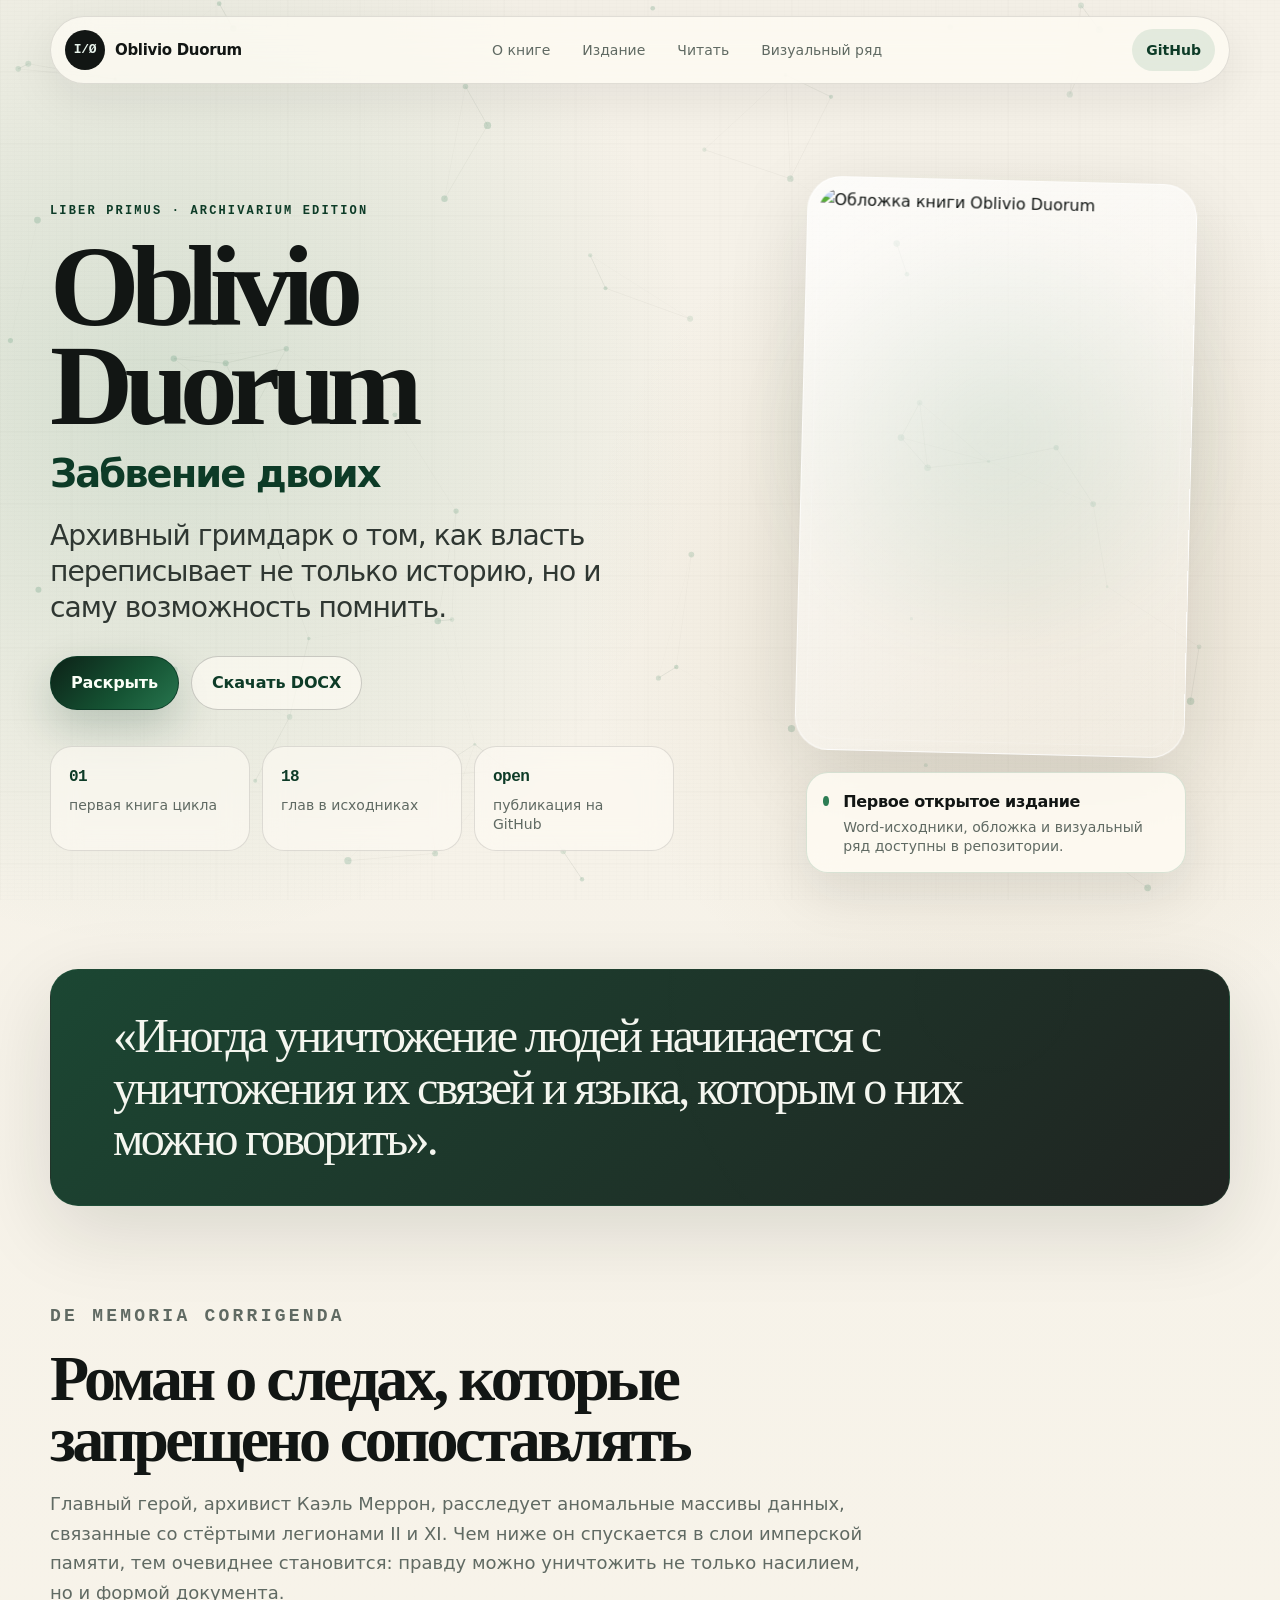
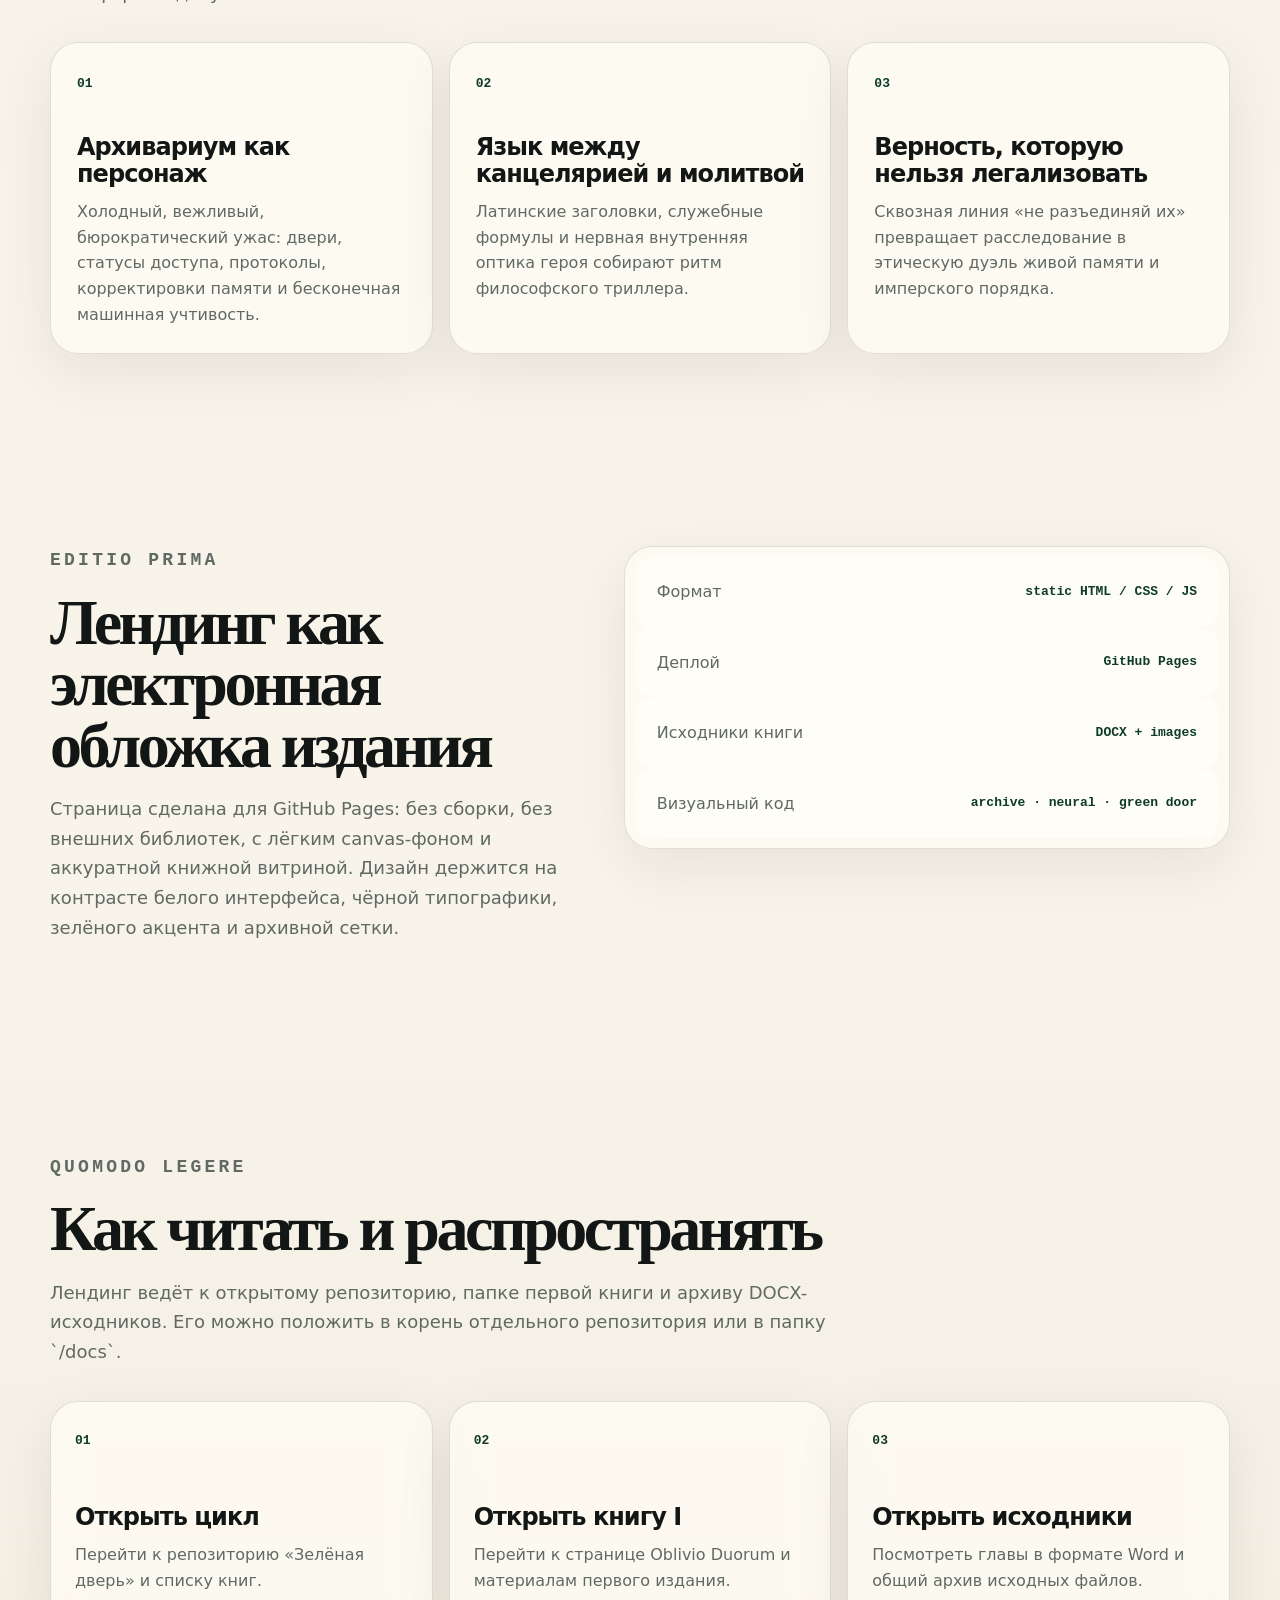
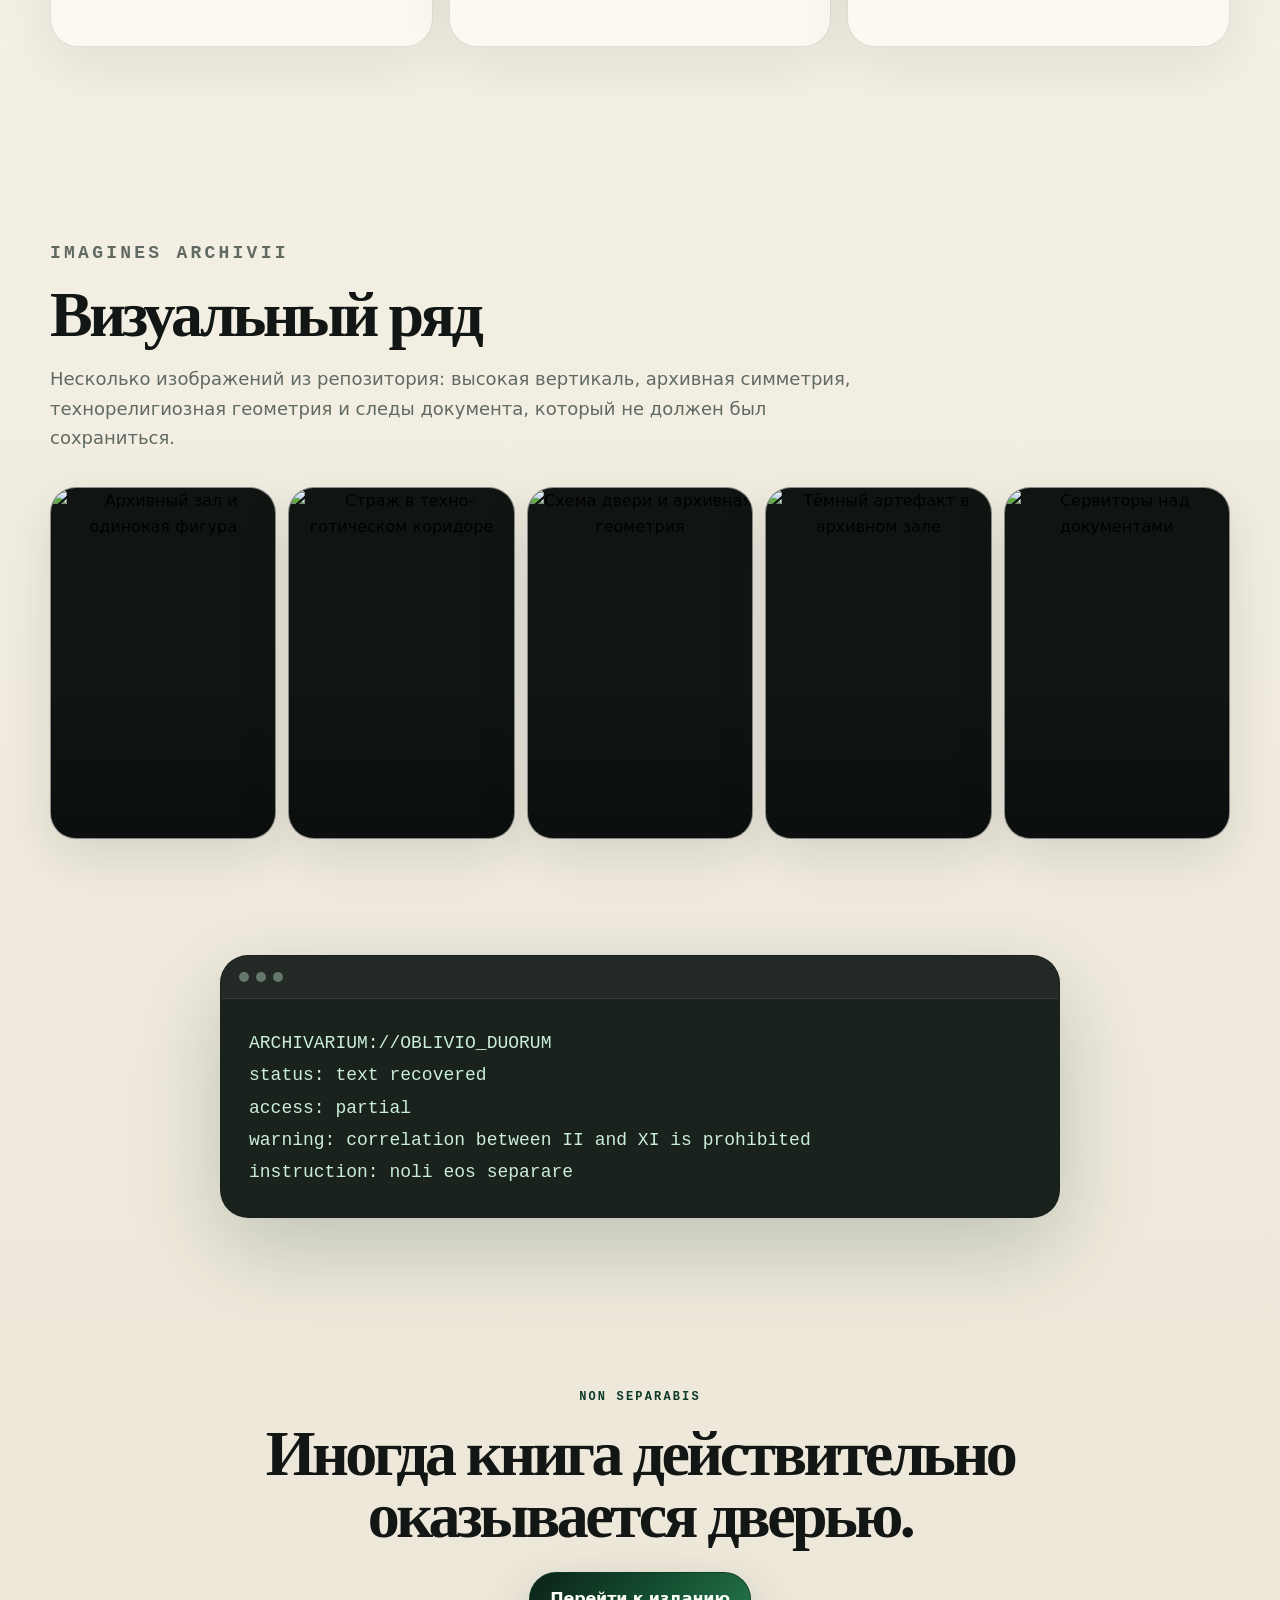
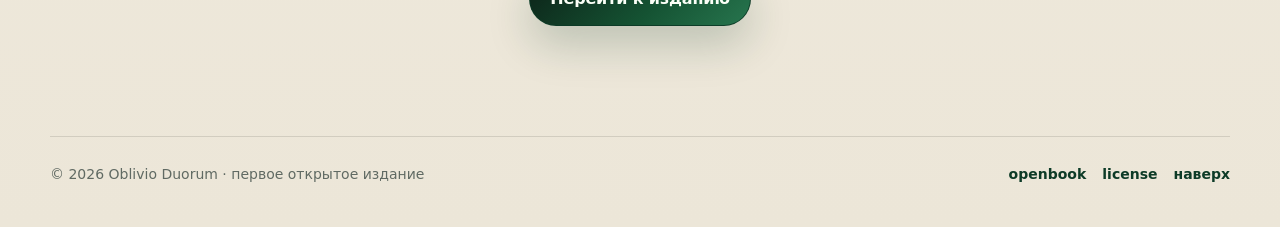
==== docs/index.html @ 8f0c1263 "docs" ====
<!doctype html>
<html lang="ru">
<head>
  <meta charset="utf-8" />
  <meta name="viewport" content="width=device-width, initial-scale=1" />
  <meta name="theme-color" content="#0d1f18" />
  <meta name="description" content="Oblivio Duorum / Забвение двоих — первое открытое издание архивного гримдарк-романа о памяти, документах и праве быть не стёртым." />
  <meta property="og:title" content="Oblivio Duorum / Забвение двоих" />
  <meta property="og:description" content="Архивный гримдарк о том, как власть переписывает не только историю, но и саму возможность помнить." />
  <meta property="og:type" content="book" />
  <meta property="og:image" content="https://raw.githubusercontent.com/antonkurenkov/openbook/main/1/df00b2c0-1dd7-4051-8844-b0e4e81df852.png" />
  <title>Oblivio Duorum / Забвение двоих</title>
  <link rel="preconnect" href="https://raw.githubusercontent.com" />
  <link rel="stylesheet" href="styles.css" />
  <script defer src="neural.js"></script>
  <script defer src="main.js"></script>
</head>
<body>
  <canvas id="neural-field" aria-hidden="true"></canvas>
  <div class="grain" aria-hidden="true"></div>
  <div class="scroll-progress" data-progress aria-hidden="true"></div>

  <header class="site-header" data-header>
    <a class="brand" href="#top" aria-label="Наверх">
      <span class="brand-mark">I/Ø</span>
      <span class="brand-text">Oblivio Duorum</span>
    </a>
    <nav class="nav" aria-label="Основная навигация">
      <a href="#book">О книге</a>
      <a href="#edition">Издание</a>
      <a href="#read">Читать</a>
      <a href="#visuals">Визуальный ряд</a>
    </nav>
    <a class="header-cta" href="https://github.com/antonkurenkov/openbook/tree/main/1" target="_blank" rel="noreferrer">GitHub</a>
  </header>

  <main id="top">
    <section class="hero section-pad" aria-labelledby="hero-title">
      <div class="hero-copy reveal">
        <p class="eyebrow">Liber Primus · Archivarium Edition</p>
        <h1 id="hero-title">Oblivio Duorum<br><span>Забвение двоих</span></h1>
        <p class="lead">Архивный гримдарк о том, как власть переписывает не только историю, но и саму возможность помнить.</p>
        <div class="hero-actions" aria-label="Действия">
          <a class="button primary" href="https://github.com/antonkurenkov/openbook/tree/main/1/page/oblivio-duorum-markdown/oblivio_duorum_md" target="_blank" rel="noreferrer">Раскрыть</a>
          <a class="button ghost" href="https://github.com/antonkurenkov/openbook/raw/main/1/combined/combined_unique_media_docx.zip" target="_blank" rel="noreferrer">Скачать DOCX</a>
        </div>
        <dl class="hero-stats" aria-label="Краткие сведения">
          <div>
            <dt>01</dt>
            <dd>первая книга цикла</dd>
          </div>
          <div>
            <dt>18</dt>
            <dd>глав в исходниках</dd>
          </div>
          <div>
            <dt>open</dt>
            <dd>публикация на GitHub</dd>
          </div>
        </dl>
      </div>

      <aside class="cover-panel reveal" aria-label="Обложка и статус издания">
        <div class="cover-shell">
          <img src="https://raw.githubusercontent.com/antonkurenkov/openbook/main/1/df00b2c0-1dd7-4051-8844-b0e4e81df852.png" alt="Обложка книги Oblivio Duorum" loading="eager" />
        </div>
        <div class="status-card">
          <span class="pulse" aria-hidden="true"></span>
          <div>
            <strong>Первое открытое издание</strong>
            <p>Word-исходники, обложка и визуальный ряд доступны в репозитории.</p>
          </div>
        </div>
      </aside>
    </section>

    <section class="quote-strip reveal" aria-label="Ключевая формула">
      <p>«Иногда уничтожение людей начинается с уничтожения их связей и языка, которым о них можно говорить».</p>
    </section>

    <section id="book" class="section section-pad" aria-labelledby="book-title">
      <div class="section-head reveal">
        <p class="eyebrow">De memoria corrigenda</p>
        <h2 id="book-title">Роман о следах, которые запрещено сопоставлять</h2>
        <p>Главный герой, архивист Каэль Меррон, расследует аномальные массивы данных, связанные со стёртыми легионами II и XI. Чем ниже он спускается в слои имперской памяти, тем очевиднее становится: правду можно уничтожить не только насилием, но и формой документа.</p>
      </div>

      <div class="feature-grid">
        <article class="feature-card reveal">
          <span class="card-index">01</span>
          <h3>Архивариум как персонаж</h3>
          <p>Холодный, вежливый, бюрократический ужас: двери, статусы доступа, протоколы, корректировки памяти и бесконечная машинная учтивость.</p>
        </article>
        <article class="feature-card reveal">
          <span class="card-index">02</span>
          <h3>Язык между канцелярией и молитвой</h3>
          <p>Латинские заголовки, служебные формулы и нервная внутренняя оптика героя собирают ритм философского триллера.</p>
        </article>
        <article class="feature-card reveal">
          <span class="card-index">03</span>
          <h3>Верность, которую нельзя легализовать</h3>
          <p>Сквозная линия «не разъединяй их» превращает расследование в этическую дуэль живой памяти и имперского порядка.</p>
        </article>
      </div>
    </section>

    <section id="edition" class="section section-pad split" aria-labelledby="edition-title">
      <div class="reveal">
        <p class="eyebrow">Editio prima</p>
        <h2 id="edition-title">Лендинг как электронная обложка издания</h2>
        <p>Страница сделана для GitHub Pages: без сборки, без внешних библиотек, с лёгким canvas-фоном и аккуратной книжной витриной. Дизайн держится на контрасте белого интерфейса, чёрной типографики, зелёного акцента и архивной сетки.</p>
      </div>
      <div class="edition-list reveal" role="list">
        <div role="listitem">
          <span>Формат</span>
          <strong>static HTML / CSS / JS</strong>
        </div>
        <div role="listitem">
          <span>Деплой</span>
          <strong>GitHub Pages</strong>
        </div>
        <div role="listitem">
          <span>Исходники книги</span>
          <strong>DOCX + images</strong>
        </div>
        <div role="listitem">
          <span>Визуальный код</span>
          <strong>archive · neural · green door</strong>
        </div>
      </div>
    </section>

    <section id="read" class="section section-pad" aria-labelledby="read-title">
      <div class="section-head reveal">
        <p class="eyebrow">Quomodo legere</p>
        <h2 id="read-title">Как читать и распространять</h2>
        <p>Лендинг ведёт к открытому репозиторию, папке первой книги и архиву DOCX-исходников. Его можно положить в корень отдельного репозитория или в папку `/docs`.</p>
      </div>

      <div class="read-grid">
        <a class="read-card reveal" href="https://github.com/antonkurenkov/openbook" target="_blank" rel="noreferrer">
          <span>01</span>
          <h3>Открыть цикл</h3>
          <p>Перейти к репозиторию «Зелёная дверь» и списку книг.</p>
        </a>
        <a class="read-card reveal" href="https://github.com/antonkurenkov/openbook/tree/main/1" target="_blank" rel="noreferrer">
          <span>02</span>
          <h3>Открыть книгу I</h3>
          <p>Перейти к странице Oblivio Duorum и материалам первого издания.</p>
        </a>
        <a class="read-card reveal" href="https://github.com/antonkurenkov/openbook/tree/main/1/combined" target="_blank" rel="noreferrer">
          <span>03</span>
          <h3>Открыть исходники</h3>
          <p>Посмотреть главы в формате Word и общий архив исходных файлов.</p>
        </a>
      </div>
    </section>

    <section id="visuals" class="section section-pad" aria-labelledby="visuals-title">
      <div class="section-head reveal">
        <p class="eyebrow">Imagines archivii</p>
        <h2 id="visuals-title">Визуальный ряд</h2>
        <p>Несколько изображений из репозитория: высокая вертикаль, архивная симметрия, технорелигиозная геометрия и следы документа, который не должен был сохраниться.</p>
      </div>

      <div class="gallery" aria-label="Галерея иллюстраций">
        <button class="gallery-item reveal" data-image="https://raw.githubusercontent.com/antonkurenkov/openbook/main/1/images/new/01.jpg" aria-label="Открыть иллюстрацию 1">
          <img src="https://raw.githubusercontent.com/antonkurenkov/openbook/main/1/images/new/01.jpg" alt="Архивный зал и одинокая фигура" loading="lazy" />
        </button>
        <button class="gallery-item reveal" data-image="https://raw.githubusercontent.com/antonkurenkov/openbook/main/1/images/new/05.jpg" aria-label="Открыть иллюстрацию 2">
          <img src="https://raw.githubusercontent.com/antonkurenkov/openbook/main/1/images/new/05.jpg" alt="Страж в техно-готическом коридоре" loading="lazy" />
        </button>
        <button class="gallery-item reveal" data-image="https://raw.githubusercontent.com/antonkurenkov/openbook/main/1/images/new/10.jpg" aria-label="Открыть иллюстрацию 3">
          <img src="https://raw.githubusercontent.com/antonkurenkov/openbook/main/1/images/new/10.jpg" alt="Схема двери и архивная геометрия" loading="lazy" />
        </button>
        <button class="gallery-item reveal" data-image="https://raw.githubusercontent.com/antonkurenkov/openbook/main/1/images/new/12.jpg" aria-label="Открыть иллюстрацию 4">
          <img src="https://raw.githubusercontent.com/antonkurenkov/openbook/main/1/images/new/12.jpg" alt="Тёмный артефакт в архивном зале" loading="lazy" />
        </button>
        <button class="gallery-item reveal" data-image="https://raw.githubusercontent.com/antonkurenkov/openbook/main/1/images/new/16.jpg" aria-label="Открыть иллюстрацию 5">
          <img src="https://raw.githubusercontent.com/antonkurenkov/openbook/main/1/images/new/16.jpg" alt="Сервиторы над документами" loading="lazy" />
        </button>
      </div>
    </section>

    <section class="terminal-section section-pad reveal" aria-label="Архивная консоль">
      <div class="terminal-card">
        <div class="terminal-top"><span></span><span></span><span></span></div>
        <pre aria-label="Текстовый фрагмент интерфейса"><code>ARCHIVARIUM://OBLIVIO_DUORUM
status: text recovered
access: partial
warning: correlation between II and XI is prohibited
instruction: noli eos separare</code></pre>
      </div>
    </section>

    <section class="final-cta section-pad reveal" aria-labelledby="final-title">
      <p class="eyebrow">Non separabis</p>
      <h2 id="final-title">Иногда книга действительно оказывается дверью.</h2>
      <a class="button primary" href="https://github.com/antonkurenkov/openbook/tree/main/1" target="_blank" rel="noreferrer">Перейти к изданию</a>
    </section>
  </main>

  <footer class="site-footer">
    <p>© <span data-year></span> Oblivio Duorum · первое открытое издание</p>
    <div>
      <a href="https://github.com/antonkurenkov/openbook" target="_blank" rel="noreferrer">openbook</a>
      <a href="https://github.com/antonkurenkov/openbook/blob/main/LICENSE.md" target="_blank" rel="noreferrer">license</a>
      <a href="#top">наверх</a>
    </div>
  </footer>

  <dialog class="image-dialog" data-dialog aria-label="Просмотр иллюстрации">
    <button class="dialog-close" data-dialog-close aria-label="Закрыть">×</button>
    <img data-dialog-image src="" alt="Увеличенная иллюстрация" />
  </dialog>
</body>
</html>
---- docs/styles.css ----
:root {
  color-scheme: light;
  --bg: #f5f1e8;
  --bg-2: #ece6d8;
  --ink: #121614;
  --muted: #606a63;
  --line: rgba(18, 22, 20, .12);
  --line-strong: rgba(18, 22, 20, .2);
  --card: rgba(255, 252, 244, .74);
  --card-solid: #fffaf0;
  --green: #2d7d54;
  --green-dark: #0d3b27;
  --green-soft: rgba(45, 125, 84, .12);
  --gold: #a6844a;
  --shadow: 0 24px 80px rgba(24, 31, 26, .13);
  --radius: 28px;
  --radius-sm: 18px;
  --max: 1180px;
  --mono: ui-monospace, SFMono-Regular, Menlo, Monaco, Consolas, "Liberation Mono", monospace;
  --sans: Inter, ui-sans-serif, system-ui, -apple-system, BlinkMacSystemFont, "Segoe UI", sans-serif;
  --serif: Georgia, "Times New Roman", serif;
}

* { box-sizing: border-box; }
html { scroll-behavior: smooth; }
body {
  margin: 0;
  min-height: 100vh;
  background:
    radial-gradient(circle at 12% 8%, rgba(45, 125, 84, .16), transparent 34rem),
    radial-gradient(circle at 80% 12%, rgba(166, 132, 74, .14), transparent 28rem),
    linear-gradient(180deg, var(--bg) 0%, #f8f4ea 48%, var(--bg-2) 100%);
  color: var(--ink);
  font-family: var(--sans);
  line-height: 1.6;
  overflow-x: hidden;
}

a { color: inherit; text-decoration: none; }
img { max-width: 100%; display: block; }
button, input { font: inherit; }

#neural-field {
  position: fixed;
  inset: 0;
  width: 100vw;
  height: 100vh;
  z-index: -2;
  opacity: .72;
  pointer-events: none;
}

.grain {
  position: fixed;
  inset: 0;
  z-index: -1;
  pointer-events: none;
  opacity: .22;
  background-image:
    repeating-linear-gradient(0deg, rgba(18,22,20,.04), rgba(18,22,20,.04) 1px, transparent 1px, transparent 4px),
    repeating-linear-gradient(90deg, rgba(18,22,20,.025), rgba(18,22,20,.025) 1px, transparent 1px, transparent 7px);
  mix-blend-mode: multiply;
}

.scroll-progress {
  position: fixed;
  top: 0;
  left: 0;
  width: 0;
  height: 3px;
  z-index: 50;
  background: linear-gradient(90deg, var(--green), #8fc7a4, var(--gold));
}

.site-header {
  position: sticky;
  top: 0;
  z-index: 40;
  display: flex;
  align-items: center;
  justify-content: space-between;
  gap: 22px;
  width: min(calc(100% - 32px), var(--max));
  margin: 16px auto 0;
  padding: 12px 14px;
  border: 1px solid var(--line);
  border-radius: 999px;
  background: rgba(255, 252, 244, .72);
  box-shadow: 0 14px 48px rgba(24,31,26,.08);
  backdrop-filter: blur(18px);
  transition: transform .25s ease, background .25s ease, border-color .25s ease;
}

.site-header.is-compact {
  background: rgba(255, 252, 244, .9);
  border-color: rgba(45,125,84,.18);
}

.brand {
  display: inline-flex;
  align-items: center;
  gap: 10px;
  min-width: max-content;
  font-weight: 750;
  letter-spacing: -.02em;
}
.brand-mark {
  display: inline-grid;
  place-items: center;
  width: 40px;
  height: 40px;
  border-radius: 999px;
  background: var(--ink);
  color: #e8f4ec;
  font-family: var(--mono);
  font-size: 13px;
}
.brand-text { font-size: 15px; }

.nav {
  display: flex;
  align-items: center;
  justify-content: center;
  gap: 4px;
  flex: 1;
}
.nav a,
.header-cta {
  padding: 10px 14px;
  border-radius: 999px;
  color: var(--muted);
  font-size: 14px;
  transition: color .2s ease, background .2s ease;
}
.nav a:hover,
.nav a.is-active,
.header-cta:hover {
  color: var(--ink);
  background: rgba(18, 22, 20, .06);
}
.header-cta {
  color: var(--green-dark);
  background: var(--green-soft);
  font-weight: 700;
}

.section-pad {
  width: min(calc(100% - 36px), var(--max));
  margin: 0 auto;
  padding: 96px 0;
}

.hero {
  min-height: calc(100vh - 78px);
  display: grid;
  grid-template-columns: 1.04fr .78fr;
  gap: clamp(36px, 7vw, 88px);
  align-items: center;
}

.eyebrow {
  margin: 0 0 16px;
  color: var(--green-dark);
  font-family: var(--mono);
  font-size: 12px;
  font-weight: 700;
  letter-spacing: .18em;
  text-transform: uppercase;
}

h1, h2, h3, p { margin-top: 0; }
h1 {
  margin-bottom: 24px;
  font-family: var(--serif);
  font-size: clamp(54px, 9vw, 116px);
  line-height: .86;
  letter-spacing: -.075em;
  text-wrap: balance;
}
h1 span {
  display: block;
  margin-top: 18px;
  font-family: var(--sans);
  font-size: clamp(24px, 3vw, 42px);
  line-height: 1.05;
  letter-spacing: -.05em;
  color: var(--green-dark);
}

.lead {
  max-width: 680px;
  margin-bottom: 30px;
  color: #2f3732;
  font-size: clamp(20px, 2.2vw, 30px);
  line-height: 1.28;
  letter-spacing: -.035em;
}

.hero-actions {
  display: flex;
  flex-wrap: wrap;
  gap: 12px;
  margin-bottom: 36px;
}
.button {
  display: inline-flex;
  align-items: center;
  justify-content: center;
  min-height: 48px;
  padding: 13px 20px;
  border: 1px solid var(--line-strong);
  border-radius: 999px;
  font-weight: 760;
  letter-spacing: -.01em;
  transition: transform .2s ease, box-shadow .2s ease, background .2s ease, border-color .2s ease;
}
.button:hover { transform: translateY(-2px); }
.button.primary {
  border-color: rgba(13, 59, 39, .9);
  background: linear-gradient(135deg, #0c2117, #155333 58%, #27754e);
  color: #fbfff7;
  box-shadow: 0 18px 44px rgba(13, 59, 39, .22);
}
.button.ghost {
  background: rgba(255, 252, 244, .66);
  color: var(--green-dark);
}
.button.ghost:hover { border-color: rgba(45,125,84,.4); box-shadow: 0 14px 34px rgba(24,31,26,.08); }

.hero-stats {
  display: grid;
  grid-template-columns: repeat(3, minmax(0, 1fr));
  gap: 12px;
  max-width: 680px;
  margin: 0;
}
.hero-stats div {
  padding: 18px 18px 16px;
  border: 1px solid var(--line);
  border-radius: 22px;
  background: rgba(255, 252, 244, .58);
  backdrop-filter: blur(14px);
}
.hero-stats dt {
  margin-bottom: 6px;
  font-family: var(--mono);
  color: var(--green-dark);
  font-weight: 800;
  letter-spacing: -.03em;
}
.hero-stats dd {
  margin: 0;
  color: var(--muted);
  font-size: 14px;
  line-height: 1.35;
}

.cover-panel {
  position: relative;
  display: grid;
  gap: 18px;
  justify-items: center;
}
.cover-panel::before {
  content: "";
  position: absolute;
  inset: 8% -8% auto -8%;
  height: 58%;
  border-radius: 50%;
  background: radial-gradient(circle, rgba(45,125,84,.22), transparent 68%);
  filter: blur(24px);
  z-index: -1;
}
.cover-shell {
  width: min(390px, 82vw);
  padding: 10px;
  border: 1px solid rgba(255,255,255,.72);
  border-radius: 34px;
  background: linear-gradient(145deg, rgba(255,255,255,.74), rgba(255,255,255,.18));
  box-shadow: var(--shadow);
  transform: rotate(1.4deg);
}
.cover-shell img {
  aspect-ratio: 2 / 3;
  width: 100%;
  object-fit: cover;
  border-radius: 26px;
  box-shadow: inset 0 0 0 1px rgba(255,255,255,.12);
}
.status-card {
  display: flex;
  align-items: flex-start;
  gap: 14px;
  width: min(380px, 86vw);
  padding: 16px;
  border: 1px solid rgba(45,125,84,.18);
  border-radius: 22px;
  background: rgba(255,252,244,.84);
  box-shadow: 0 20px 54px rgba(24,31,26,.10);
  backdrop-filter: blur(16px);
}
.status-card strong { display: block; margin-bottom: 3px; letter-spacing: -.02em; }
.status-card p { margin: 0; color: var(--muted); font-size: 14px; line-height: 1.35; }
.pulse {
  width: 10px;
  height: 10px;
  margin-top: 7px;
  border-radius: 50%;
  background: var(--green);
  box-shadow: 0 0 0 0 rgba(45,125,84,.35);
  animation: pulse 2s infinite;
}

.quote-strip {
  width: min(calc(100% - 36px), var(--max));
  margin: 0 auto;
  padding: 40px clamp(22px, 5vw, 62px);
  border: 1px solid rgba(45,125,84,.18);
  border-radius: var(--radius);
  background:
    linear-gradient(135deg, rgba(13,59,39,.94), rgba(18,22,20,.94)),
    radial-gradient(circle at 80% 10%, rgba(255,255,255,.12), transparent 28rem);
  color: #f4f6ef;
  box-shadow: var(--shadow);
}
.quote-strip p {
  max-width: 940px;
  margin: 0;
  font-family: var(--serif);
  font-size: clamp(26px, 4vw, 48px);
  line-height: 1.08;
  letter-spacing: -.055em;
}

.section { position: relative; }
.section-head {
  max-width: 820px;
  margin-bottom: 34px;
}
.section-head h2,
.split h2,
.final-cta h2 {
  margin-bottom: 18px;
  font-family: var(--serif);
  font-size: clamp(36px, 5vw, 72px);
  line-height: .96;
  letter-spacing: -.055em;
  text-wrap: balance;
}
.section-head p,
.split p {
  color: var(--muted);
  font-size: 18px;
  line-height: 1.65;
}

.feature-grid,
.read-grid {
  display: grid;
  grid-template-columns: repeat(3, minmax(0, 1fr));
  gap: 16px;
}
.feature-card,
.read-card,
.edition-list,
.terminal-card {
  border: 1px solid var(--line);
  background: var(--card);
  box-shadow: 0 18px 58px rgba(24,31,26,.08);
  backdrop-filter: blur(18px);
}
.feature-card {
  min-height: 310px;
  padding: 26px;
  border-radius: var(--radius);
}
.card-index,
.read-card span {
  display: inline-flex;
  margin-bottom: 40px;
  font-family: var(--mono);
  color: var(--green-dark);
  font-size: 13px;
  font-weight: 850;
}
.feature-card h3,
.read-card h3 {
  margin-bottom: 12px;
  font-size: 24px;
  line-height: 1.1;
  letter-spacing: -.04em;
}
.feature-card p,
.read-card p {
  margin: 0;
  color: var(--muted);
}

.split {
  display: grid;
  grid-template-columns: .9fr 1fr;
  gap: 28px;
  align-items: start;
}
.edition-list {
  display: grid;
  gap: 1px;
  padding: 10px;
  border-radius: var(--radius);
  overflow: hidden;
}
.edition-list div {
  display: flex;
  align-items: center;
  justify-content: space-between;
  gap: 18px;
  padding: 22px;
  border-radius: 18px;
  background: rgba(255,255,255,.38);
}
.edition-list span {
  color: var(--muted);
}
.edition-list strong {
  font-family: var(--mono);
  font-size: 13px;
  text-align: right;
  color: var(--green-dark);
}

.read-card {
  display: block;
  min-height: 246px;
  padding: 24px;
  border-radius: var(--radius);
  transition: transform .2s ease, border-color .2s ease, background .2s ease;
}
.read-card:hover {
  transform: translateY(-4px);
  border-color: rgba(45,125,84,.32);
  background: rgba(255,252,244,.9);
}
.read-card span { margin-bottom: 52px; }

.gallery {
  display: grid;
  grid-template-columns: repeat(5, minmax(0, 1fr));
  gap: 12px;
}
.gallery-item {
  position: relative;
  min-height: 350px;
  padding: 0;
  overflow: hidden;
  border: 1px solid rgba(255,255,255,.5);
  border-radius: 26px;
  background: #101512;
  box-shadow: 0 18px 52px rgba(24,31,26,.12);
  cursor: zoom-in;
}
.gallery-item::after {
  content: "";
  position: absolute;
  inset: 0;
  background: linear-gradient(180deg, transparent 56%, rgba(0,0,0,.42));
  opacity: .72;
  transition: opacity .2s ease;
}
.gallery-item:hover::after { opacity: .2; }
.gallery-item img {
  width: 100%;
  height: 100%;
  min-height: 350px;
  object-fit: cover;
  filter: saturate(.86) contrast(1.04);
  transition: transform .35s ease, filter .35s ease;
}
.gallery-item:hover img {
  transform: scale(1.04);
  filter: saturate(.98) contrast(1.08);
}

.terminal-section { padding-top: 20px; }
.terminal-card {
  max-width: 840px;
  margin: 0 auto;
  border-radius: var(--radius);
  overflow: hidden;
  background: rgba(12, 22, 17, .94);
  color: #cbeed8;
  box-shadow: 0 30px 90px rgba(13, 59, 39, .22);
}
.terminal-top {
  display: flex;
  gap: 7px;
  padding: 16px 18px;
  border-bottom: 1px solid rgba(255,255,255,.08);
  background: rgba(255,255,255,.04);
}
.terminal-top span {
  width: 10px;
  height: 10px;
  border-radius: 50%;
  background: rgba(203,238,216,.4);
}
.terminal-card pre {
  margin: 0;
  padding: 28px;
  white-space: pre-wrap;
  font-family: var(--mono);
  font-size: clamp(14px, 2vw, 18px);
  line-height: 1.8;
}

.final-cta {
  text-align: center;
  padding-top: 74px;
  padding-bottom: 110px;
}
.final-cta h2 {
  max-width: 760px;
  margin: 0 auto 26px;
}

.site-footer {
  display: flex;
  align-items: center;
  justify-content: space-between;
  gap: 20px;
  width: min(calc(100% - 36px), var(--max));
  margin: 0 auto;
  padding: 26px 0 42px;
  border-top: 1px solid var(--line);
  color: var(--muted);
  font-size: 14px;
}
.site-footer p { margin: 0; }
.site-footer div { display: flex; gap: 16px; flex-wrap: wrap; }
.site-footer a { color: var(--green-dark); font-weight: 700; }

.image-dialog {
  width: min(920px, calc(100vw - 32px));
  max-height: calc(100vh - 32px);
  padding: 12px;
  border: 1px solid rgba(255,255,255,.2);
  border-radius: 28px;
  background: rgba(12, 18, 15, .92);
  box-shadow: 0 28px 100px rgba(0,0,0,.45);
}
.image-dialog::backdrop { background: rgba(8, 12, 10, .66); backdrop-filter: blur(7px); }
.image-dialog img {
  max-height: calc(100vh - 82px);
  margin: 0 auto;
  border-radius: 20px;
  object-fit: contain;
}
.dialog-close {
  position: absolute;
  top: 14px;
  right: 14px;
  width: 40px;
  height: 40px;
  border: 1px solid rgba(255,255,255,.18);
  border-radius: 50%;
  background: rgba(0,0,0,.38);
  color: #fff;
  cursor: pointer;
}

.reveal {
  opacity: 0;
  transform: translateY(22px);
  transition: opacity .65s ease, transform .65s ease;
}
.reveal.is-visible { opacity: 1; transform: translateY(0); }

@keyframes pulse {
  0% { box-shadow: 0 0 0 0 rgba(45,125,84,.36); }
  70% { box-shadow: 0 0 0 10px rgba(45,125,84,0); }
  100% { box-shadow: 0 0 0 0 rgba(45,125,84,0); }
}

@media (prefers-reduced-motion: reduce) {
  *, *::before, *::after { animation-duration: .001ms !important; animation-iteration-count: 1 !important; scroll-behavior: auto !important; transition-duration: .001ms !important; }
  #neural-field { display: none; }
  .reveal { opacity: 1; transform: none; }
}

@media (max-width: 920px) {
  .site-header { border-radius: 28px; align-items: flex-start; flex-wrap: wrap; }
  .nav { order: 3; flex-basis: 100%; justify-content: flex-start; overflow-x: auto; padding: 2px 0; }
  .hero, .split { grid-template-columns: 1fr; }
  .hero { min-height: auto; padding-top: 72px; }
  .feature-grid, .read-grid { grid-template-columns: 1fr; }
  .feature-card { min-height: 0; }
  .card-index, .read-card span { margin-bottom: 28px; }
  .gallery { grid-template-columns: repeat(2, minmax(0, 1fr)); }
  .gallery-item, .gallery-item img { min-height: 320px; }
}

@media (max-width: 620px) {
  .section-pad { width: min(calc(100% - 28px), var(--max)); padding: 70px 0; }
  .site-header { width: min(calc(100% - 20px), var(--max)); margin-top: 10px; }
  .brand-text { display: none; }
  .header-cta { margin-left: auto; }
  .nav a { padding: 8px 10px; font-size: 13px; }
  .hero-stats { grid-template-columns: 1fr; }
  .cover-shell { transform: none; }
  .section-head h2, .split h2, .final-cta h2 { letter-spacing: -.045em; }
  .edition-list div { align-items: flex-start; flex-direction: column; gap: 6px; }
  .edition-list strong { text-align: left; }
  .gallery { grid-template-columns: 1fr; }
  .site-footer { align-items: flex-start; flex-direction: column; }
}
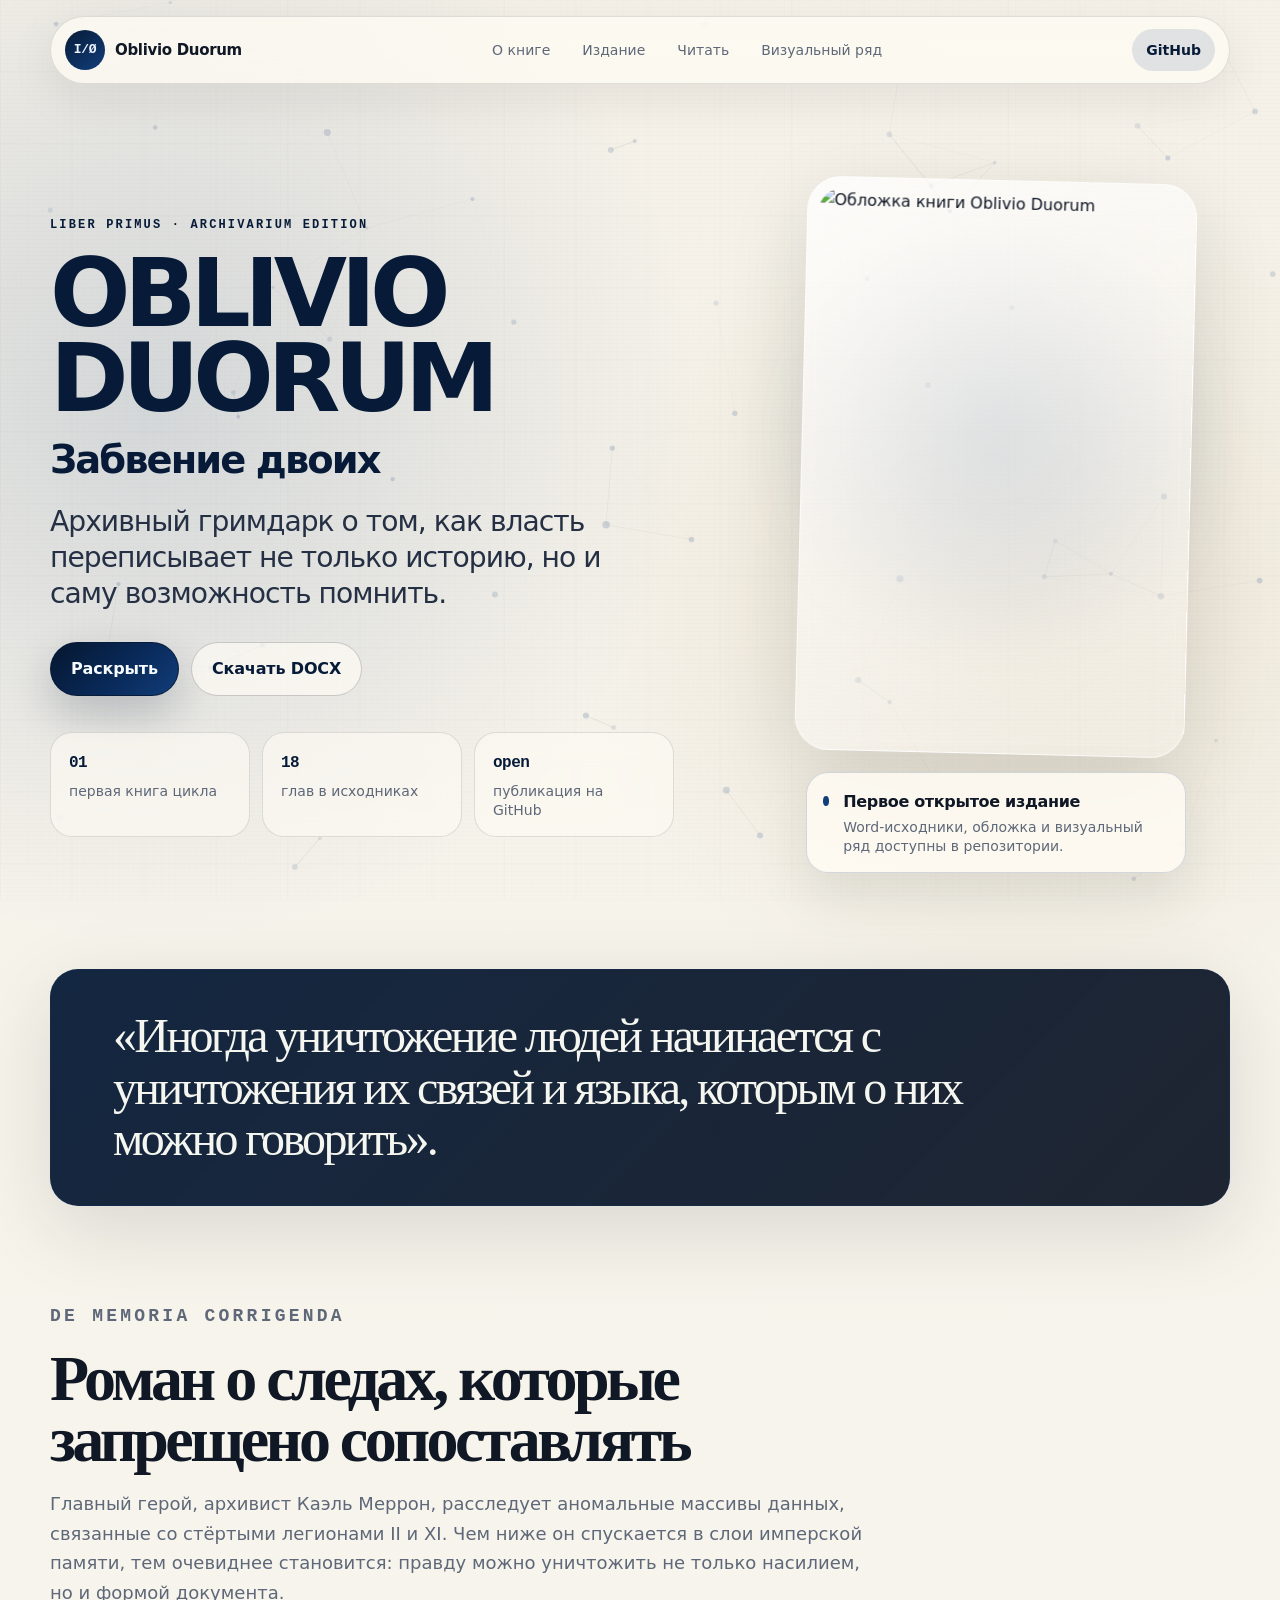
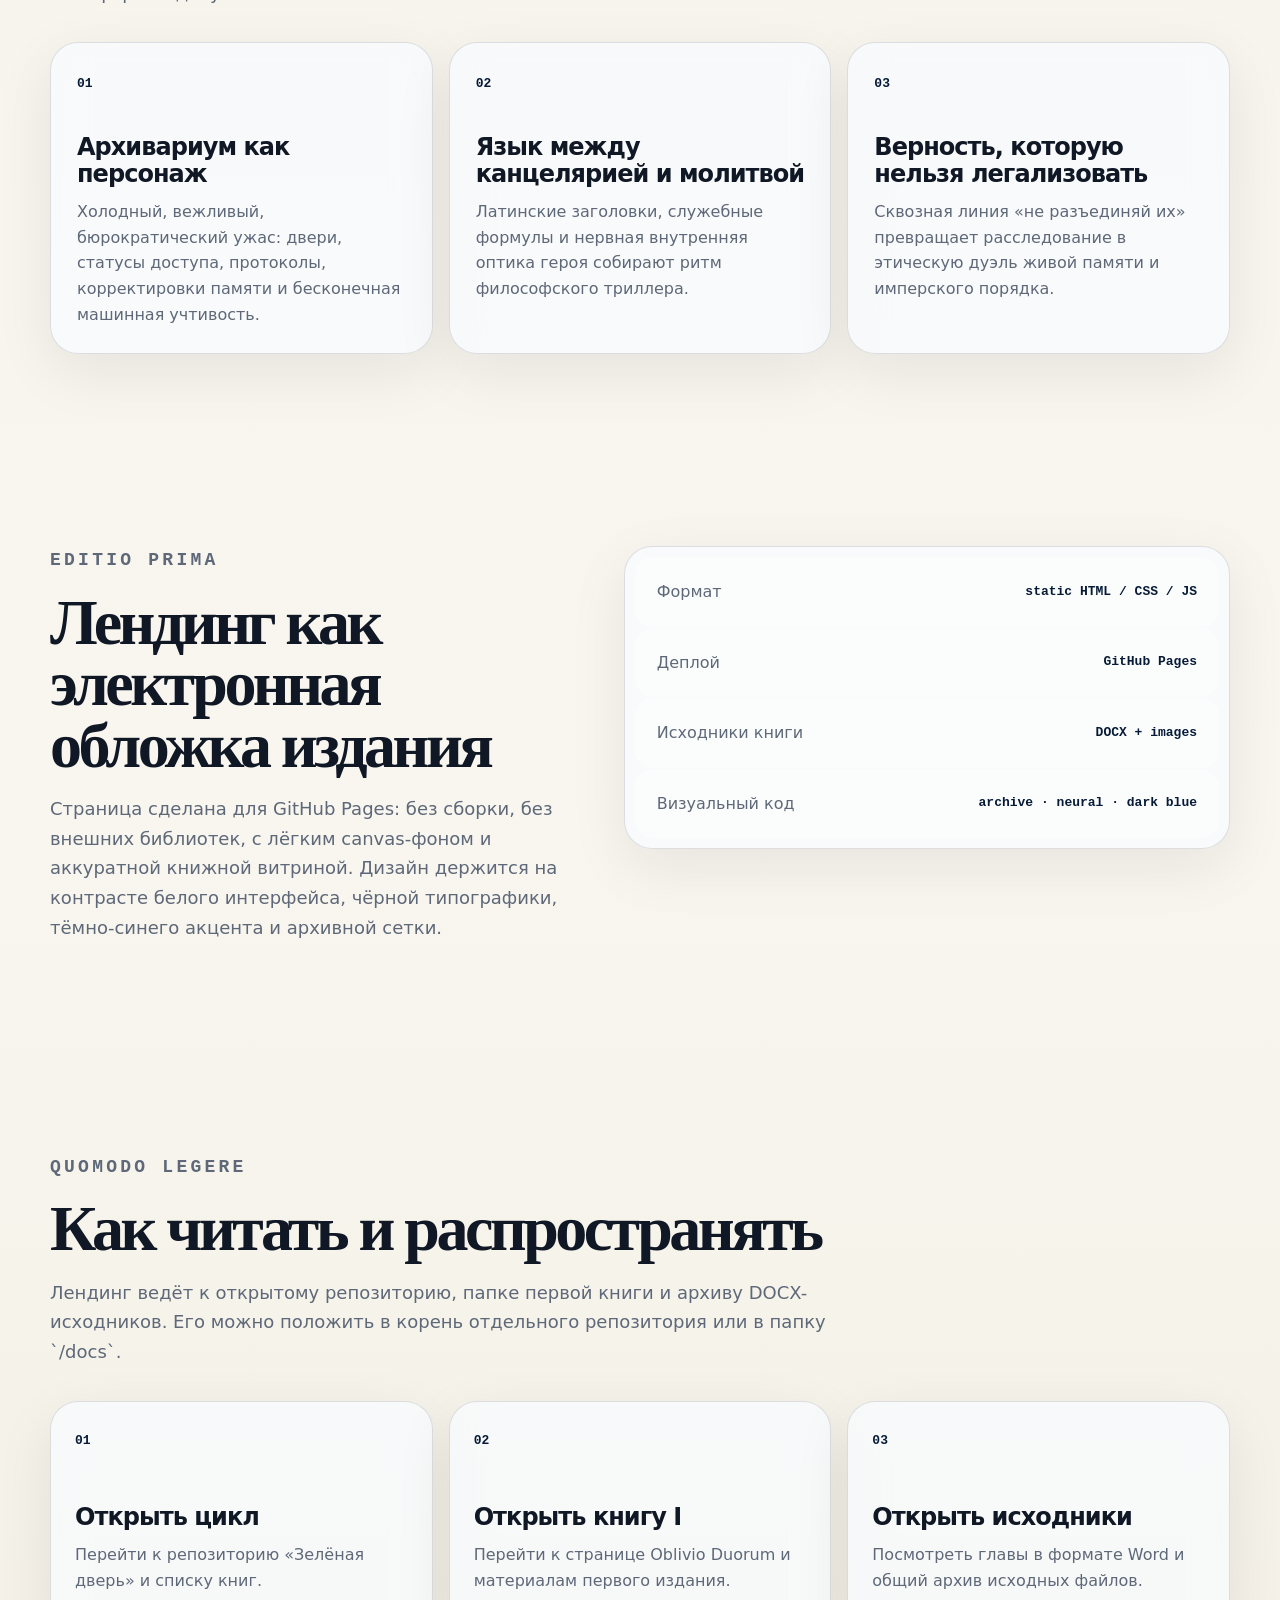
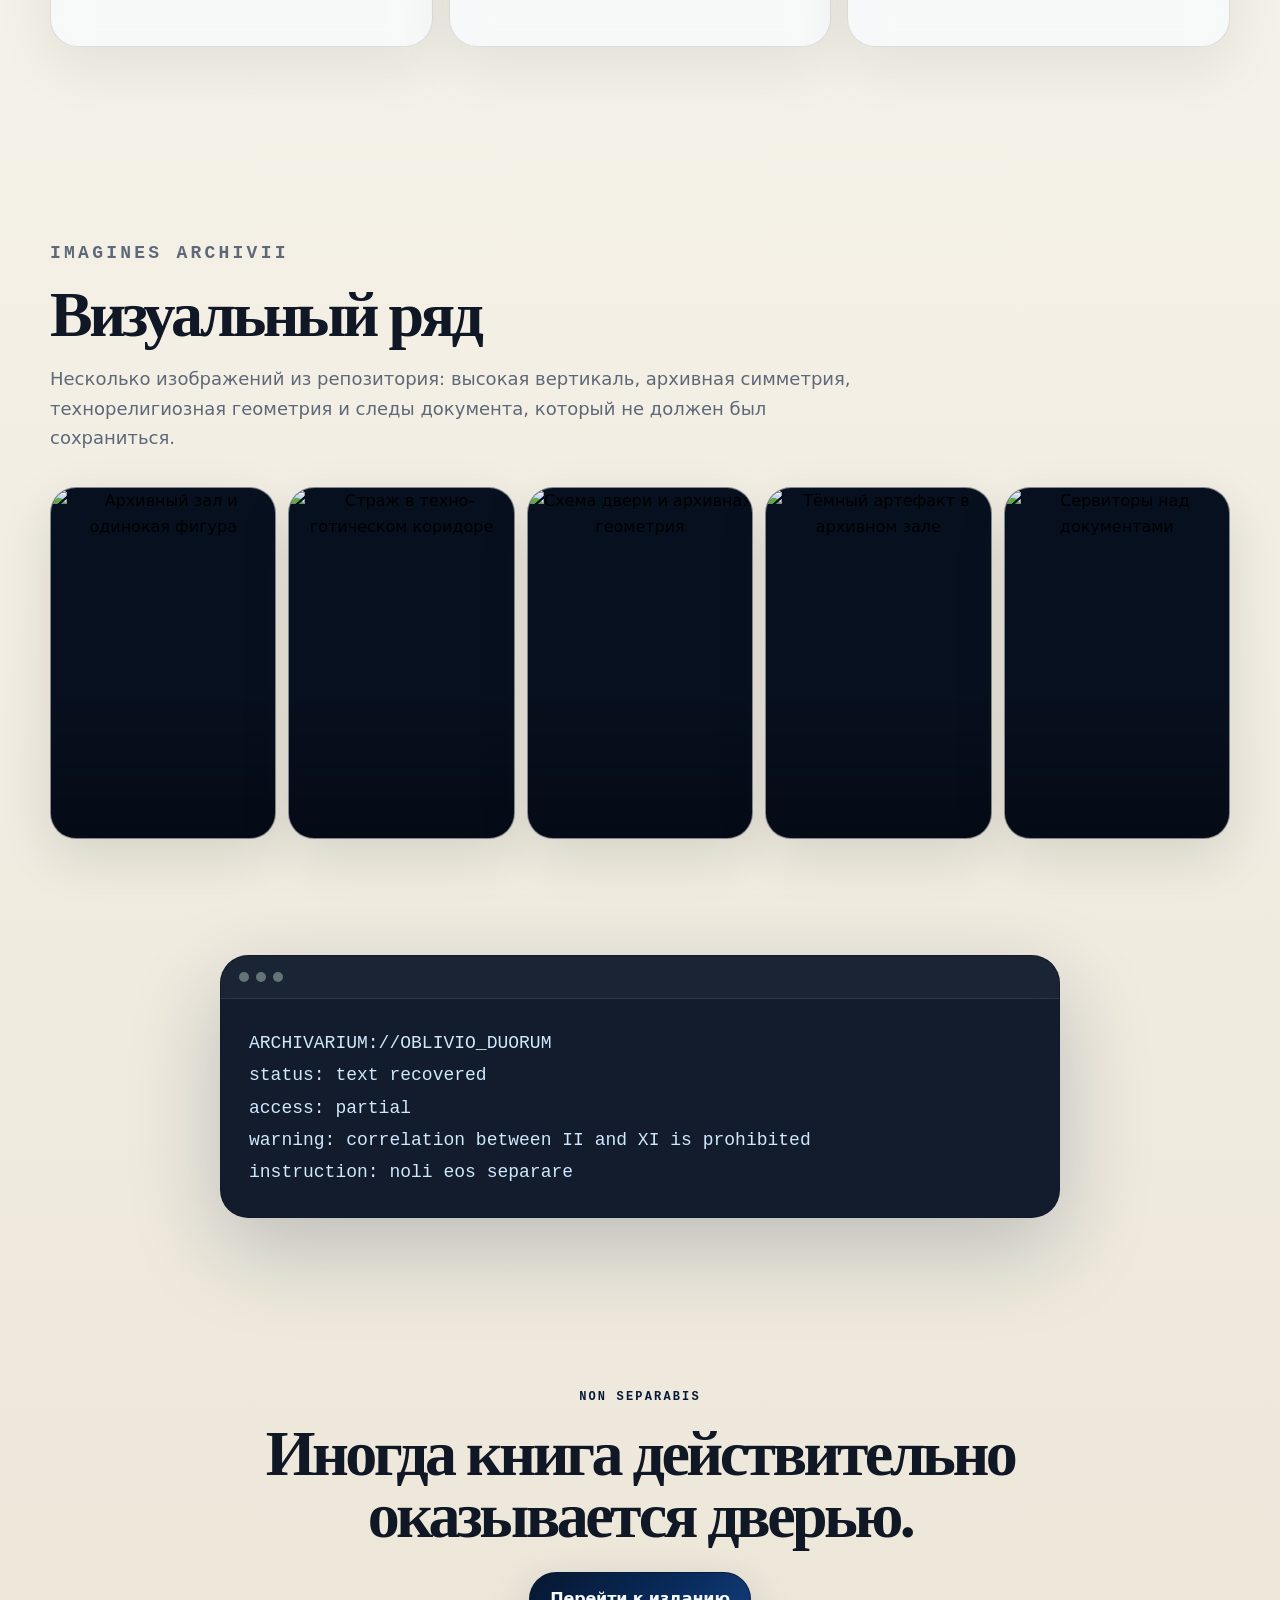
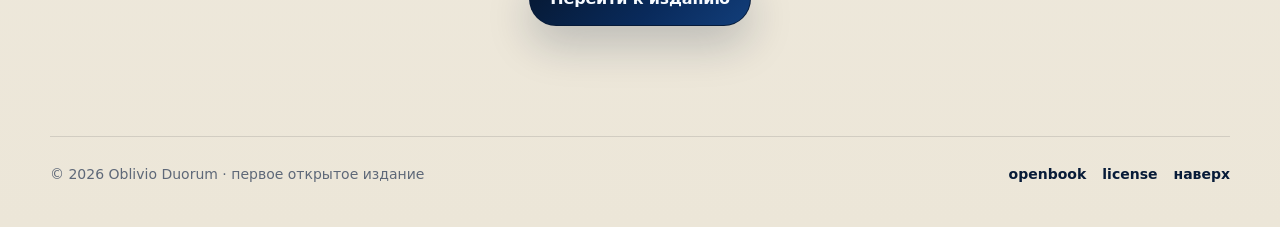
==== commit 760d9999: "docs" ====
--- a/docs/index.html
+++ b/docs/index.html
@@ -3,7 +3,7 @@
 <head>
   <meta charset="utf-8" />
   <meta name="viewport" content="width=device-width, initial-scale=1" />
-  <meta name="theme-color" content="#0d1f18" />
+  <meta name="theme-color" content="#071b38" />
   <meta name="description" content="Oblivio Duorum / Забвение двоих — первое открытое издание архивного гримдарк-романа о памяти, документах и праве быть не стёртым." />
   <meta property="og:title" content="Oblivio Duorum / Забвение двоих" />
   <meta property="og:description" content="Архивный гримдарк о том, как власть переписывает не только историю, но и саму возможность помнить." />
@@ -11,6 +11,9 @@
   <meta property="og:image" content="https://raw.githubusercontent.com/antonkurenkov/openbook/main/1/df00b2c0-1dd7-4051-8844-b0e4e81df852.png" />
   <title>Oblivio Duorum / Забвение двоих</title>
   <link rel="preconnect" href="https://raw.githubusercontent.com" />
+  <link rel="icon" href="assets/favicon.svg" type="image/svg+xml" />
+  <link rel="icon" href="assets/favicon-32.png" sizes="32x32" type="image/png" />
+  <link rel="apple-touch-icon" href="assets/apple-touch-icon.png" />
   <link rel="stylesheet" href="styles.css" />
   <script defer src="neural.js"></script>
   <script defer src="main.js"></script>
@@ -38,7 +41,10 @@
     <section class="hero section-pad" aria-labelledby="hero-title">
       <div class="hero-copy reveal">
         <p class="eyebrow">Liber Primus · Archivarium Edition</p>
-        <h1 id="hero-title">Oblivio Duorum<br><span>Забвение двоих</span></h1>
+        <h1 id="hero-title" class="hero-title">
+          <span class="title-neural-word" data-title-neural data-text="OBLIVIO DUORUM" aria-label="Oblivio Duorum">OBLIVIO DUORUM</span>
+          <span class="title-translation">Забвение двоих</span>
+        </h1>
         <p class="lead">Архивный гримдарк о том, как власть переписывает не только историю, но и саму возможность помнить.</p>
         <div class="hero-actions" aria-label="Действия">
           <a class="button primary" href="https://github.com/antonkurenkov/openbook/tree/main/1/page/oblivio-duorum-markdown/oblivio_duorum_md" target="_blank" rel="noreferrer">Раскрыть</a>
@@ -108,7 +114,7 @@
       <div class="reveal">
         <p class="eyebrow">Editio prima</p>
         <h2 id="edition-title">Лендинг как электронная обложка издания</h2>
-        <p>Страница сделана для GitHub Pages: без сборки, без внешних библиотек, с лёгким canvas-фоном и аккуратной книжной витриной. Дизайн держится на контрасте белого интерфейса, чёрной типографики, зелёного акцента и архивной сетки.</p>
+        <p>Страница сделана для GitHub Pages: без сборки, без внешних библиотек, с лёгким canvas-фоном и аккуратной книжной витриной. Дизайн держится на контрасте белого интерфейса, чёрной типографики, тёмно-синего акцента и архивной сетки.</p>
       </div>
       <div class="edition-list reveal" role="list">
         <div role="listitem">
@@ -125,7 +131,7 @@
         </div>
         <div role="listitem">
           <span>Визуальный код</span>
-          <strong>archive · neural · green door</strong>
+          <strong>archive · neural · dark blue</strong>
         </div>
       </div>
     </section>
@@ -196,7 +202,7 @@
     <section class="final-cta section-pad reveal" aria-labelledby="final-title">
       <p class="eyebrow">Non separabis</p>
       <h2 id="final-title">Иногда книга действительно оказывается дверью.</h2>
-      <a class="button primary" href="https://github.com/antonkurenkov/openbook/tree/main/1" target="_blank" rel="noreferrer">Перейти к изданию</a>
+      <a class="button primary" href="https://github.com/antonkurenkov/openbook/tree/main/1/page/oblivio-duorum-markdown/oblivio_duorum_md" target="_blank" rel="noreferrer">Перейти к изданию</a>
     </section>
   </main>
 
--- a/docs/styles.css
+++ b/docs/styles.css
@@ -2,15 +2,18 @@
   color-scheme: light;
   --bg: #f5f1e8;
   --bg-2: #ece6d8;
-  --ink: #121614;
-  --muted: #606a63;
-  --line: rgba(18, 22, 20, .12);
-  --line-strong: rgba(18, 22, 20, .2);
-  --card: rgba(255, 252, 244, .74);
-  --card-solid: #fffaf0;
-  --green: #2d7d54;
-  --green-dark: #0d3b27;
-  --green-soft: rgba(45, 125, 84, .12);
+  --ink: #101725;
+  --muted: #5e6878;
+  --line: rgba(16, 23, 37, .12);
+  --line-strong: rgba(16, 23, 37, .2);
+  --card: rgba(249, 251, 255, .74);
+  --card-solid: #f9fbff;
+  --blue: #123e7a;
+  --blue-deep: #071b38;
+  --blue-mid: #0b2e63;
+  --blue-bright: #55b8ff;
+  --blue-soft: rgba(18, 62, 122, .12);
+  --violet: #7e6cff;
   --gold: #a6844a;
   --shadow: 0 24px 80px rgba(24, 31, 26, .13);
   --radius: 28px;
@@ -27,9 +30,9 @@
   margin: 0;
   min-height: 100vh;
   background:
-    radial-gradient(circle at 12% 8%, rgba(45, 125, 84, .16), transparent 34rem),
+    radial-gradient(circle at 12% 8%, rgba(18, 62, 122, .15), transparent 34rem),
     radial-gradient(circle at 80% 12%, rgba(166, 132, 74, .14), transparent 28rem),
-    linear-gradient(180deg, var(--bg) 0%, #f8f4ea 48%, var(--bg-2) 100%);
+    linear-gradient(180deg, var(--bg) 0%, #f8f6ef 48%, var(--bg-2) 100%);
   color: var(--ink);
   font-family: var(--sans);
   line-height: 1.6;
@@ -57,8 +60,8 @@
   pointer-events: none;
   opacity: .22;
   background-image:
-    repeating-linear-gradient(0deg, rgba(18,22,20,.04), rgba(18,22,20,.04) 1px, transparent 1px, transparent 4px),
-    repeating-linear-gradient(90deg, rgba(18,22,20,.025), rgba(18,22,20,.025) 1px, transparent 1px, transparent 7px);
+    repeating-linear-gradient(0deg, rgba(16,23,37,.04), rgba(16,23,37,.04) 1px, transparent 1px, transparent 4px),
+    repeating-linear-gradient(90deg, rgba(16,23,37,.025), rgba(16,23,37,.025) 1px, transparent 1px, transparent 7px);
   mix-blend-mode: multiply;
 }
 
@@ -69,7 +72,7 @@
   width: 0;
   height: 3px;
   z-index: 50;
-  background: linear-gradient(90deg, var(--green), #8fc7a4, var(--gold));
+  background: linear-gradient(90deg, var(--blue-deep), var(--blue-bright), var(--violet));
 }
 
 .site-header {
@@ -93,7 +96,7 @@
 
 .site-header.is-compact {
   background: rgba(255, 252, 244, .9);
-  border-color: rgba(45,125,84,.18);
+  border-color: rgba(18,62,122,.18);
 }
 
 .brand {
@@ -110,8 +113,8 @@
   width: 40px;
   height: 40px;
   border-radius: 999px;
-  background: var(--ink);
-  color: #e8f4ec;
+  background: linear-gradient(145deg, var(--blue-deep), var(--blue));
+  color: #eaf3ff;
   font-family: var(--mono);
   font-size: 13px;
 }
@@ -136,11 +139,11 @@
 .nav a.is-active,
 .header-cta:hover {
   color: var(--ink);
-  background: rgba(18, 22, 20, .06);
+  background: rgba(16, 23, 37, .06);
 }
 .header-cta {
-  color: var(--green-dark);
-  background: var(--green-soft);
+  color: var(--blue-deep);
+  background: var(--blue-soft);
   font-weight: 700;
 }
 
@@ -160,7 +163,7 @@
 
 .eyebrow {
   margin: 0 0 16px;
-  color: var(--green-dark);
+  color: var(--blue-deep);
   font-family: var(--mono);
   font-size: 12px;
   font-weight: 700;
@@ -171,26 +174,68 @@
 h1, h2, h3, p { margin-top: 0; }
 h1 {
   margin-bottom: 24px;
-  font-family: var(--serif);
-  font-size: clamp(54px, 9vw, 116px);
-  line-height: .86;
-  letter-spacing: -.075em;
   text-wrap: balance;
 }
-h1 span {
+.hero-title {
+  display: grid;
+  gap: 18px;
+  align-items: start;
+}
+.title-neural-word {
+  --title-neural-texture: linear-gradient(115deg, #7ed4ff, #f3fbff 42%, #7e6cff 68%, #39f2ff);
+  position: relative;
+  display: inline-block;
+  width: fit-content;
+  max-width: 100%;
+  color: var(--blue-deep);
+  font-family: var(--sans);
+  font-size: clamp(42px, 7.4vw, 96px);
+  font-weight: 880;
+  line-height: .9;
+  letter-spacing: -.065em;
+  text-transform: uppercase;
+  isolation: isolate;
+  cursor: default;
+}
+.title-neural-word::after {
+  content: attr(data-text);
+  position: absolute;
+  inset: 0;
+  color: transparent;
+  background-image: var(--title-neural-texture);
+  background-size: 100% 100%;
+  background-position: center;
+  -webkit-background-clip: text;
+  background-clip: text;
+  opacity: 0;
+  filter: saturate(1.25) brightness(1.12);
+  text-shadow: 0 0 22px rgba(85, 184, 255, .38), 0 0 42px rgba(126, 108, 255, .28);
+  transition: opacity .28s ease, filter .28s ease;
+  pointer-events: none;
+}
+.title-neural-word:hover::after,
+.title-neural-word:focus-visible::after {
+  opacity: 1;
+  filter: saturate(1.45) brightness(1.25);
+}
+.title-neural-word:hover,
+.title-neural-word:focus-visible {
+  color: rgba(7, 27, 56, .18);
+  outline: none;
+}
+.title-translation {
   display: block;
-  margin-top: 18px;
   font-family: var(--sans);
   font-size: clamp(24px, 3vw, 42px);
   line-height: 1.05;
   letter-spacing: -.05em;
-  color: var(--green-dark);
+  color: var(--blue-deep);
 }
 
 .lead {
   max-width: 680px;
   margin-bottom: 30px;
-  color: #2f3732;
+  color: #253044;
   font-size: clamp(20px, 2.2vw, 30px);
   line-height: 1.28;
   letter-spacing: -.035em;
@@ -216,16 +261,16 @@
 }
 .button:hover { transform: translateY(-2px); }
 .button.primary {
-  border-color: rgba(13, 59, 39, .9);
-  background: linear-gradient(135deg, #0c2117, #155333 58%, #27754e);
-  color: #fbfff7;
-  box-shadow: 0 18px 44px rgba(13, 59, 39, .22);
+  border-color: rgba(7, 27, 56, .92);
+  background: linear-gradient(135deg, #06172f, #092a5b 58%, #123e7a);
+  color: #f7fbff;
+  box-shadow: 0 18px 44px rgba(7, 27, 56, .22);
 }
 .button.ghost {
   background: rgba(255, 252, 244, .66);
-  color: var(--green-dark);
-}
-.button.ghost:hover { border-color: rgba(45,125,84,.4); box-shadow: 0 14px 34px rgba(24,31,26,.08); }
+  color: var(--blue-deep);
+}
+.button.ghost:hover { border-color: rgba(18,62,122,.38); box-shadow: 0 14px 34px rgba(24,31,26,.08); }
 
 .hero-stats {
   display: grid;
@@ -244,7 +289,7 @@
 .hero-stats dt {
   margin-bottom: 6px;
   font-family: var(--mono);
-  color: var(--green-dark);
+  color: var(--blue-deep);
   font-weight: 800;
   letter-spacing: -.03em;
 }
@@ -267,7 +312,7 @@
   inset: 8% -8% auto -8%;
   height: 58%;
   border-radius: 50%;
-  background: radial-gradient(circle, rgba(45,125,84,.22), transparent 68%);
+  background: radial-gradient(circle, rgba(18,62,122,.22), transparent 68%);
   filter: blur(24px);
   z-index: -1;
 }
@@ -293,7 +338,7 @@
   gap: 14px;
   width: min(380px, 86vw);
   padding: 16px;
-  border: 1px solid rgba(45,125,84,.18);
+  border: 1px solid rgba(18,62,122,.18);
   border-radius: 22px;
   background: rgba(255,252,244,.84);
   box-shadow: 0 20px 54px rgba(24,31,26,.10);
@@ -306,8 +351,8 @@
   height: 10px;
   margin-top: 7px;
   border-radius: 50%;
-  background: var(--green);
-  box-shadow: 0 0 0 0 rgba(45,125,84,.35);
+  background: var(--blue);
+  box-shadow: 0 0 0 0 rgba(18,62,122,.35);
   animation: pulse 2s infinite;
 }
 
@@ -315,10 +360,10 @@
   width: min(calc(100% - 36px), var(--max));
   margin: 0 auto;
   padding: 40px clamp(22px, 5vw, 62px);
-  border: 1px solid rgba(45,125,84,.18);
+  border: 1px solid rgba(18,62,122,.18);
   border-radius: var(--radius);
   background:
-    linear-gradient(135deg, rgba(13,59,39,.94), rgba(18,22,20,.94)),
+    linear-gradient(135deg, rgba(7,27,56,.95), rgba(16,23,37,.94)),
     radial-gradient(circle at 80% 10%, rgba(255,255,255,.12), transparent 28rem);
   color: #f4f6ef;
   box-shadow: var(--shadow);
@@ -379,7 +424,7 @@
   display: inline-flex;
   margin-bottom: 40px;
   font-family: var(--mono);
-  color: var(--green-dark);
+  color: var(--blue-deep);
   font-size: 13px;
   font-weight: 850;
 }
@@ -425,7 +470,7 @@
   font-family: var(--mono);
   font-size: 13px;
   text-align: right;
-  color: var(--green-dark);
+  color: var(--blue-deep);
 }
 
 .read-card {
@@ -437,7 +482,7 @@
 }
 .read-card:hover {
   transform: translateY(-4px);
-  border-color: rgba(45,125,84,.32);
+  border-color: rgba(18,62,122,.32);
   background: rgba(255,252,244,.9);
 }
 .read-card span { margin-bottom: 52px; }
@@ -454,7 +499,7 @@
   overflow: hidden;
   border: 1px solid rgba(255,255,255,.5);
   border-radius: 26px;
-  background: #101512;
+  background: #07101f;
   box-shadow: 0 18px 52px rgba(24,31,26,.12);
   cursor: zoom-in;
 }
@@ -486,9 +531,9 @@
   margin: 0 auto;
   border-radius: var(--radius);
   overflow: hidden;
-  background: rgba(12, 22, 17, .94);
-  color: #cbeed8;
-  box-shadow: 0 30px 90px rgba(13, 59, 39, .22);
+  background: rgba(6, 17, 35, .95);
+  color: #cfe7ff;
+  box-shadow: 0 30px 90px rgba(7, 27, 56, .22);
 }
 .terminal-top {
   display: flex;
@@ -536,7 +581,7 @@
 }
 .site-footer p { margin: 0; }
 .site-footer div { display: flex; gap: 16px; flex-wrap: wrap; }
-.site-footer a { color: var(--green-dark); font-weight: 700; }
+.site-footer a { color: var(--blue-deep); font-weight: 700; }
 
 .image-dialog {
   width: min(920px, calc(100vw - 32px));
@@ -544,10 +589,10 @@
   padding: 12px;
   border: 1px solid rgba(255,255,255,.2);
   border-radius: 28px;
-  background: rgba(12, 18, 15, .92);
+  background: rgba(6, 12, 24, .94);
   box-shadow: 0 28px 100px rgba(0,0,0,.45);
 }
-.image-dialog::backdrop { background: rgba(8, 12, 10, .66); backdrop-filter: blur(7px); }
+.image-dialog::backdrop { background: rgba(5, 9, 18, .68); backdrop-filter: blur(7px); }
 .image-dialog img {
   max-height: calc(100vh - 82px);
   margin: 0 auto;
@@ -575,9 +620,9 @@
 .reveal.is-visible { opacity: 1; transform: translateY(0); }
 
 @keyframes pulse {
-  0% { box-shadow: 0 0 0 0 rgba(45,125,84,.36); }
-  70% { box-shadow: 0 0 0 10px rgba(45,125,84,0); }
-  100% { box-shadow: 0 0 0 0 rgba(45,125,84,0); }
+  0% { box-shadow: 0 0 0 0 rgba(18,62,122,.36); }
+  70% { box-shadow: 0 0 0 10px rgba(18,62,122,0); }
+  100% { box-shadow: 0 0 0 0 rgba(18,62,122,0); }
 }
 
 @media (prefers-reduced-motion: reduce) {
@@ -599,6 +644,7 @@
 }
 
 @media (max-width: 620px) {
+  .title-neural-word { font-size: clamp(38px, 14vw, 58px); letter-spacing: -.06em; }
   .section-pad { width: min(calc(100% - 28px), var(--max)); padding: 70px 0; }
   .site-header { width: min(calc(100% - 20px), var(--max)); margin-top: 10px; }
   .brand-text { display: none; }
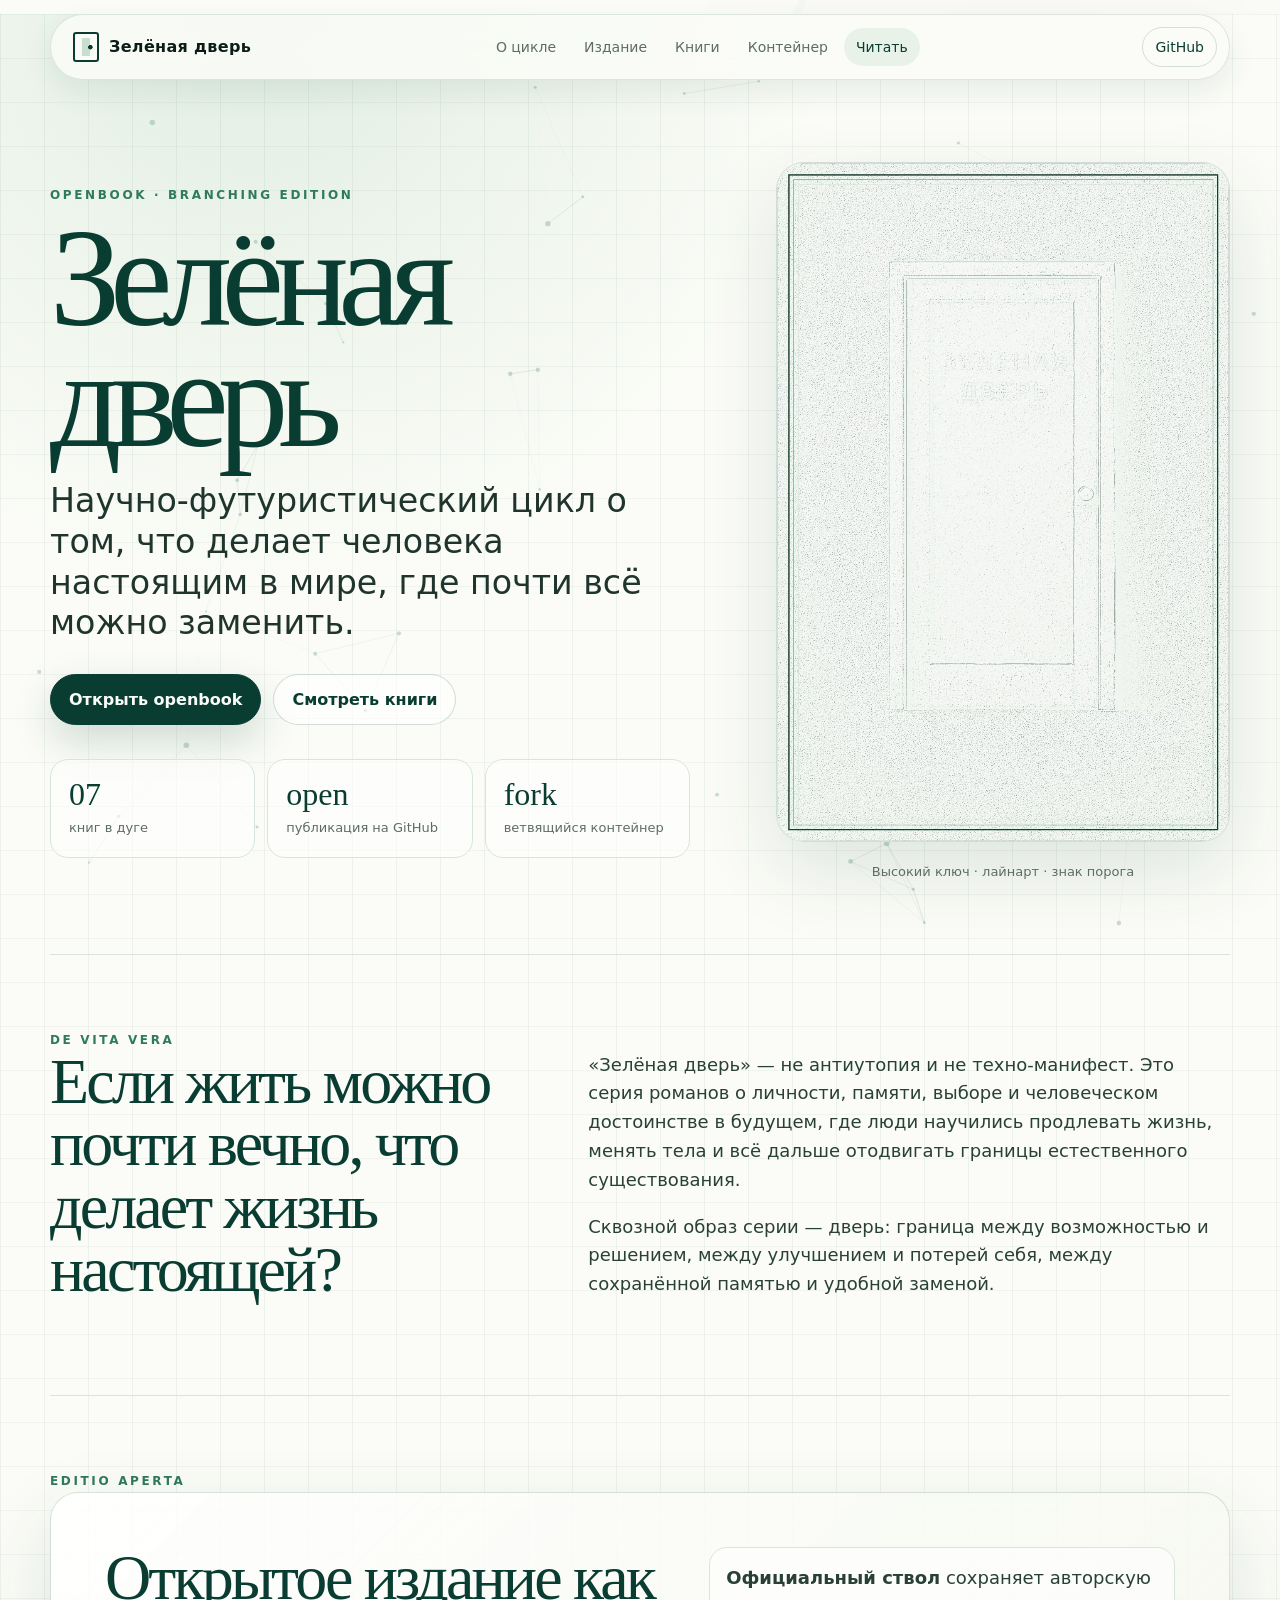
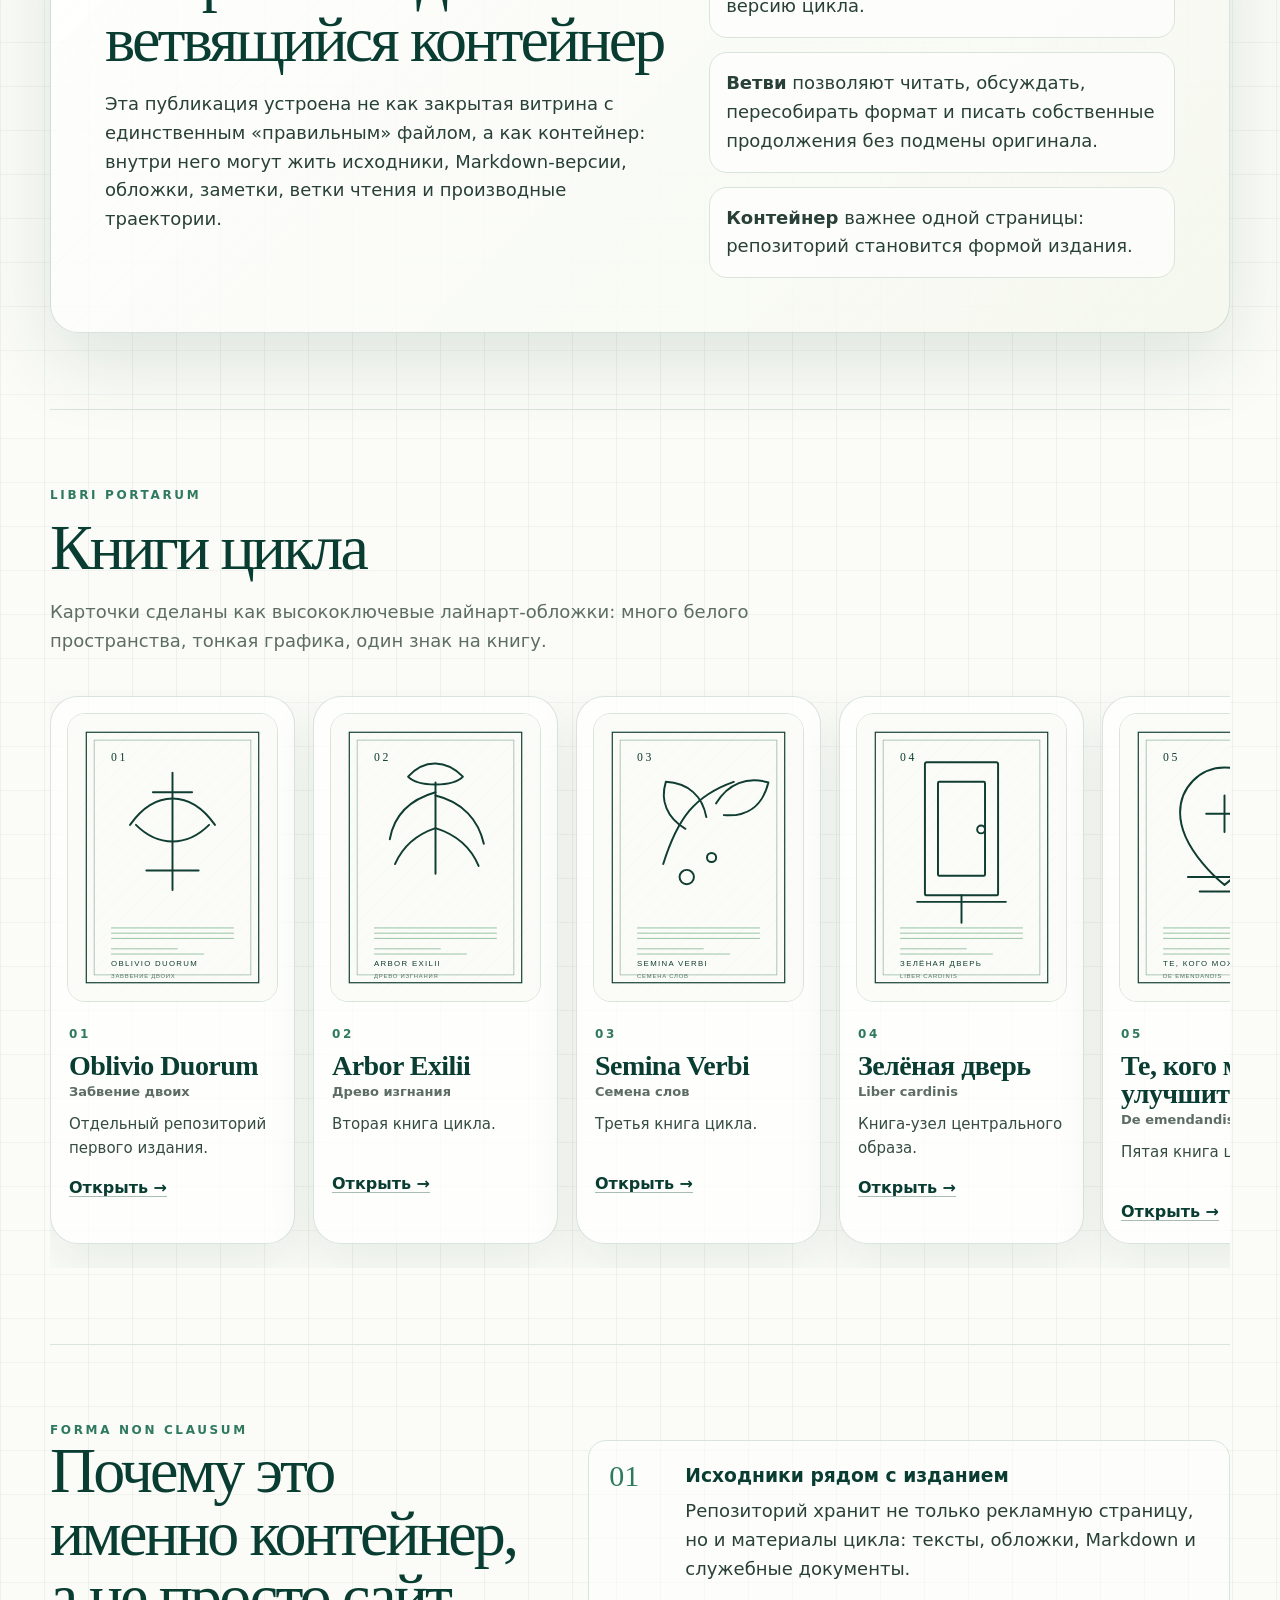
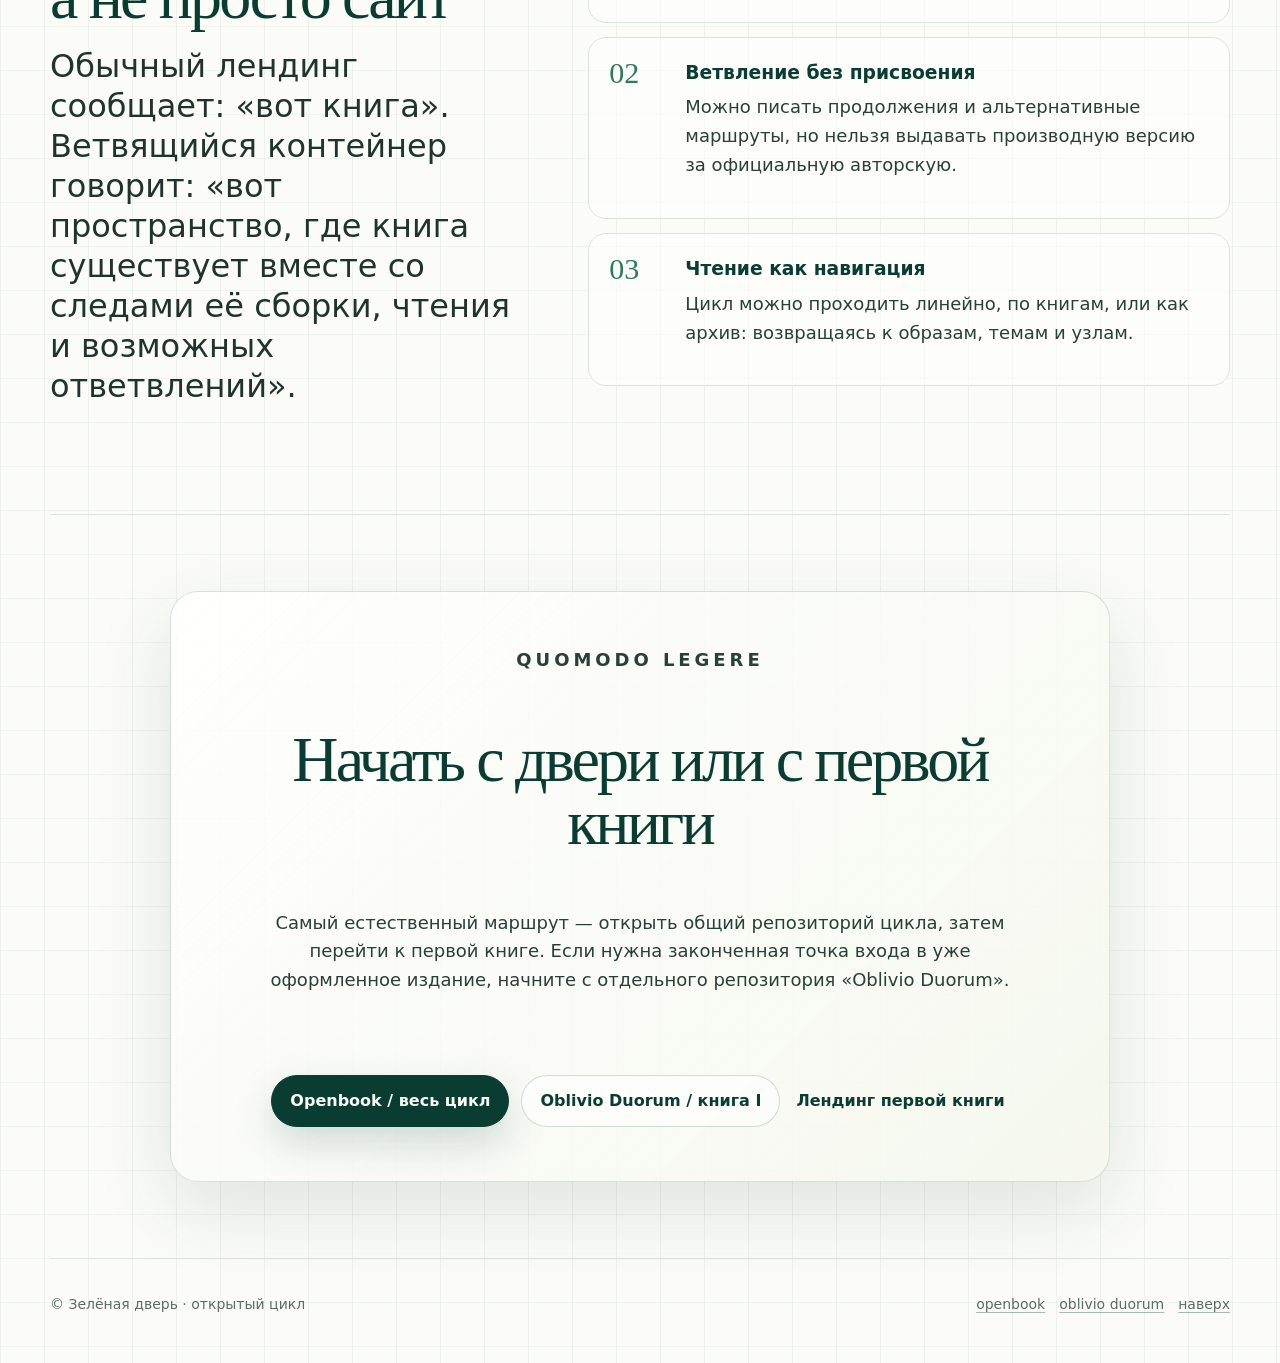
==== commit 7f9fa9bb: "docs" ====
--- a/docs/index.html
+++ b/docs/index.html
@@ -1,223 +1,258 @@
 <!doctype html>
 <html lang="ru">
 <head>
-  <meta charset="utf-8" />
-  <meta name="viewport" content="width=device-width, initial-scale=1" />
-  <meta name="theme-color" content="#071b38" />
-  <meta name="description" content="Oblivio Duorum / Забвение двоих — первое открытое издание архивного гримдарк-романа о памяти, документах и праве быть не стёртым." />
-  <meta property="og:title" content="Oblivio Duorum / Забвение двоих" />
-  <meta property="og:description" content="Архивный гримдарк о том, как власть переписывает не только историю, но и саму возможность помнить." />
-  <meta property="og:type" content="book" />
-  <meta property="og:image" content="https://raw.githubusercontent.com/antonkurenkov/openbook/main/1/df00b2c0-1dd7-4051-8844-b0e4e81df852.png" />
-  <title>Oblivio Duorum / Забвение двоих</title>
-  <link rel="preconnect" href="https://raw.githubusercontent.com" />
-  <link rel="icon" href="assets/favicon.svg" type="image/svg+xml" />
-  <link rel="icon" href="assets/favicon-32.png" sizes="32x32" type="image/png" />
-  <link rel="apple-touch-icon" href="assets/apple-touch-icon.png" />
-  <link rel="stylesheet" href="styles.css" />
-  <script defer src="neural.js"></script>
-  <script defer src="main.js"></script>
+  <meta charset="utf-8">
+  <meta name="viewport" content="width=device-width, initial-scale=1">
+  <title>Зелёная дверь — открытый цикл</title>
+  <meta name="description" content="Лендинг открытого издания цикла «Зелёная дверь»: книги, ветвящийся контейнер, GitHub-репозиторий и траектории чтения.">
+  <meta name="theme-color" content="#fbfcf7">
+  <meta property="og:title" content="Зелёная дверь">
+  <meta property="og:description" content="Научно-футуристический цикл о личности, памяти, выборе и человеческом достоинстве.">
+  <meta property="og:type" content="website">
+  <meta property="og:image" content="assets/og-image.jpg">
+  <link rel="icon" href="assets/favicon.svg" type="image/svg+xml">
+  <link rel="icon" href="assets/favicon-32.png" sizes="32x32" type="image/png">
+  <link rel="apple-touch-icon" href="assets/apple-touch-icon.png">
+  <link rel="stylesheet" href="styles.css">
 </head>
 <body>
-  <canvas id="neural-field" aria-hidden="true"></canvas>
-  <div class="grain" aria-hidden="true"></div>
-  <div class="scroll-progress" data-progress aria-hidden="true"></div>
+  <a class="skip-link" href="#main">Перейти к содержанию</a>
 
   <header class="site-header" data-header>
-    <a class="brand" href="#top" aria-label="Наверх">
-      <span class="brand-mark">I/Ø</span>
-      <span class="brand-text">Oblivio Duorum</span>
+    <a class="brand" href="#top" aria-label="Зелёная дверь — наверх">
+      <span class="brand-mark" aria-hidden="true"></span>
+      <span>Зелёная дверь</span>
     </a>
-    <nav class="nav" aria-label="Основная навигация">
-      <a href="#book">О книге</a>
+    <nav class="main-nav" aria-label="Навигация по странице">
+      <a href="#cycle">О цикле</a>
       <a href="#edition">Издание</a>
+      <a href="#books">Книги</a>
+      <a href="#container">Контейнер</a>
       <a href="#read">Читать</a>
-      <a href="#visuals">Визуальный ряд</a>
     </nav>
-    <a class="header-cta" href="https://github.com/antonkurenkov/openbook/tree/main/1" target="_blank" rel="noreferrer">GitHub</a>
+    <a class="header-link" href="https://github.com/antonkurenkov/openbook" target="_blank" rel="noreferrer">GitHub</a>
   </header>
 
-  <main id="top">
-    <section class="hero section-pad" aria-labelledby="hero-title">
-      <div class="hero-copy reveal">
-        <p class="eyebrow">Liber Primus · Archivarium Edition</p>
-        <h1 id="hero-title" class="hero-title">
-          <span class="title-neural-word" data-title-neural data-text="OBLIVIO DUORUM" aria-label="Oblivio Duorum">OBLIVIO DUORUM</span>
-          <span class="title-translation">Забвение двоих</span>
-        </h1>
-        <p class="lead">Архивный гримдарк о том, как власть переписывает не только историю, но и саму возможность помнить.</p>
-        <div class="hero-actions" aria-label="Действия">
-          <a class="button primary" href="https://github.com/antonkurenkov/openbook/tree/main/1/page/oblivio-duorum-markdown/oblivio_duorum_md" target="_blank" rel="noreferrer">Раскрыть</a>
-          <a class="button ghost" href="https://github.com/antonkurenkov/openbook/raw/main/1/combined/combined_unique_media_docx.zip" target="_blank" rel="noreferrer">Скачать DOCX</a>
-        </div>
-        <dl class="hero-stats" aria-label="Краткие сведения">
-          <div>
-            <dt>01</dt>
-            <dd>первая книга цикла</dd>
+  <main id="main">
+    <section class="hero" id="top" aria-labelledby="hero-title">
+      <canvas class="line-canvas" data-line-canvas aria-hidden="true"></canvas>
+      <div class="hero-grid">
+        <div class="hero-copy">
+          <p class="eyebrow">Openbook · branching edition</p>
+          <h1 id="hero-title">Зелёная дверь</h1>
+          <p class="hero-lead">Научно-футуристический цикл о том, что делает человека настоящим в мире, где почти всё можно заменить.</p>
+          <div class="hero-actions" aria-label="Основные ссылки">
+            <a class="btn btn-primary" href="https://github.com/antonkurenkov/openbook" target="_blank" rel="noreferrer">Открыть openbook</a>
+            <a class="btn btn-ghost" href="#books">Смотреть книги</a>
           </div>
-          <div>
-            <dt>18</dt>
-            <dd>глав в исходниках</dd>
-          </div>
-          <div>
-            <dt>open</dt>
-            <dd>публикация на GitHub</dd>
-          </div>
-        </dl>
-      </div>
-
-      <aside class="cover-panel reveal" aria-label="Обложка и статус издания">
-        <div class="cover-shell">
-          <img src="https://raw.githubusercontent.com/antonkurenkov/openbook/main/1/df00b2c0-1dd7-4051-8844-b0e4e81df852.png" alt="Обложка книги Oblivio Duorum" loading="eager" />
-        </div>
-        <div class="status-card">
-          <span class="pulse" aria-hidden="true"></span>
-          <div>
-            <strong>Первое открытое издание</strong>
-            <p>Word-исходники, обложка и визуальный ряд доступны в репозитории.</p>
-          </div>
-        </div>
-      </aside>
-    </section>
-
-    <section class="quote-strip reveal" aria-label="Ключевая формула">
-      <p>«Иногда уничтожение людей начинается с уничтожения их связей и языка, которым о них можно говорить».</p>
-    </section>
-
-    <section id="book" class="section section-pad" aria-labelledby="book-title">
-      <div class="section-head reveal">
-        <p class="eyebrow">De memoria corrigenda</p>
-        <h2 id="book-title">Роман о следах, которые запрещено сопоставлять</h2>
-        <p>Главный герой, архивист Каэль Меррон, расследует аномальные массивы данных, связанные со стёртыми легионами II и XI. Чем ниже он спускается в слои имперской памяти, тем очевиднее становится: правду можно уничтожить не только насилием, но и формой документа.</p>
-      </div>
-
-      <div class="feature-grid">
-        <article class="feature-card reveal">
-          <span class="card-index">01</span>
-          <h3>Архивариум как персонаж</h3>
-          <p>Холодный, вежливый, бюрократический ужас: двери, статусы доступа, протоколы, корректировки памяти и бесконечная машинная учтивость.</p>
-        </article>
-        <article class="feature-card reveal">
-          <span class="card-index">02</span>
-          <h3>Язык между канцелярией и молитвой</h3>
-          <p>Латинские заголовки, служебные формулы и нервная внутренняя оптика героя собирают ритм философского триллера.</p>
-        </article>
-        <article class="feature-card reveal">
-          <span class="card-index">03</span>
-          <h3>Верность, которую нельзя легализовать</h3>
-          <p>Сквозная линия «не разъединяй их» превращает расследование в этическую дуэль живой памяти и имперского порядка.</p>
-        </article>
-      </div>
-    </section>
-
-    <section id="edition" class="section section-pad split" aria-labelledby="edition-title">
-      <div class="reveal">
-        <p class="eyebrow">Editio prima</p>
-        <h2 id="edition-title">Лендинг как электронная обложка издания</h2>
-        <p>Страница сделана для GitHub Pages: без сборки, без внешних библиотек, с лёгким canvas-фоном и аккуратной книжной витриной. Дизайн держится на контрасте белого интерфейса, чёрной типографики, тёмно-синего акцента и архивной сетки.</p>
-      </div>
-      <div class="edition-list reveal" role="list">
-        <div role="listitem">
-          <span>Формат</span>
-          <strong>static HTML / CSS / JS</strong>
-        </div>
-        <div role="listitem">
-          <span>Деплой</span>
-          <strong>GitHub Pages</strong>
-        </div>
-        <div role="listitem">
-          <span>Исходники книги</span>
-          <strong>DOCX + images</strong>
-        </div>
-        <div role="listitem">
-          <span>Визуальный код</span>
-          <strong>archive · neural · dark blue</strong>
-        </div>
-      </div>
-    </section>
-
-    <section id="read" class="section section-pad" aria-labelledby="read-title">
-      <div class="section-head reveal">
-        <p class="eyebrow">Quomodo legere</p>
-        <h2 id="read-title">Как читать и распространять</h2>
-        <p>Лендинг ведёт к открытому репозиторию, папке первой книги и архиву DOCX-исходников. Его можно положить в корень отдельного репозитория или в папку `/docs`.</p>
-      </div>
-
-      <div class="read-grid">
-        <a class="read-card reveal" href="https://github.com/antonkurenkov/openbook" target="_blank" rel="noreferrer">
-          <span>01</span>
-          <h3>Открыть цикл</h3>
-          <p>Перейти к репозиторию «Зелёная дверь» и списку книг.</p>
-        </a>
-        <a class="read-card reveal" href="https://github.com/antonkurenkov/openbook/tree/main/1" target="_blank" rel="noreferrer">
-          <span>02</span>
-          <h3>Открыть книгу I</h3>
-          <p>Перейти к странице Oblivio Duorum и материалам первого издания.</p>
-        </a>
-        <a class="read-card reveal" href="https://github.com/antonkurenkov/openbook/tree/main/1/combined" target="_blank" rel="noreferrer">
-          <span>03</span>
-          <h3>Открыть исходники</h3>
-          <p>Посмотреть главы в формате Word и общий архив исходных файлов.</p>
-        </a>
-      </div>
-    </section>
-
-    <section id="visuals" class="section section-pad" aria-labelledby="visuals-title">
-      <div class="section-head reveal">
-        <p class="eyebrow">Imagines archivii</p>
-        <h2 id="visuals-title">Визуальный ряд</h2>
-        <p>Несколько изображений из репозитория: высокая вертикаль, архивная симметрия, технорелигиозная геометрия и следы документа, который не должен был сохраниться.</p>
-      </div>
-
-      <div class="gallery" aria-label="Галерея иллюстраций">
-        <button class="gallery-item reveal" data-image="https://raw.githubusercontent.com/antonkurenkov/openbook/main/1/images/new/01.jpg" aria-label="Открыть иллюстрацию 1">
-          <img src="https://raw.githubusercontent.com/antonkurenkov/openbook/main/1/images/new/01.jpg" alt="Архивный зал и одинокая фигура" loading="lazy" />
-        </button>
-        <button class="gallery-item reveal" data-image="https://raw.githubusercontent.com/antonkurenkov/openbook/main/1/images/new/05.jpg" aria-label="Открыть иллюстрацию 2">
-          <img src="https://raw.githubusercontent.com/antonkurenkov/openbook/main/1/images/new/05.jpg" alt="Страж в техно-готическом коридоре" loading="lazy" />
-        </button>
-        <button class="gallery-item reveal" data-image="https://raw.githubusercontent.com/antonkurenkov/openbook/main/1/images/new/10.jpg" aria-label="Открыть иллюстрацию 3">
-          <img src="https://raw.githubusercontent.com/antonkurenkov/openbook/main/1/images/new/10.jpg" alt="Схема двери и архивная геометрия" loading="lazy" />
-        </button>
-        <button class="gallery-item reveal" data-image="https://raw.githubusercontent.com/antonkurenkov/openbook/main/1/images/new/12.jpg" aria-label="Открыть иллюстрацию 4">
-          <img src="https://raw.githubusercontent.com/antonkurenkov/openbook/main/1/images/new/12.jpg" alt="Тёмный артефакт в архивном зале" loading="lazy" />
-        </button>
-        <button class="gallery-item reveal" data-image="https://raw.githubusercontent.com/antonkurenkov/openbook/main/1/images/new/16.jpg" aria-label="Открыть иллюстрацию 5">
-          <img src="https://raw.githubusercontent.com/antonkurenkov/openbook/main/1/images/new/16.jpg" alt="Сервиторы над документами" loading="lazy" />
-        </button>
-      </div>
-    </section>
-
-    <section class="terminal-section section-pad reveal" aria-label="Архивная консоль">
-      <div class="terminal-card">
-        <div class="terminal-top"><span></span><span></span><span></span></div>
-        <pre aria-label="Текстовый фрагмент интерфейса"><code>ARCHIVARIUM://OBLIVIO_DUORUM
-status: text recovered
-access: partial
-warning: correlation between II and XI is prohibited
-instruction: noli eos separare</code></pre>
-      </div>
-    </section>
-
-    <section class="final-cta section-pad reveal" aria-labelledby="final-title">
-      <p class="eyebrow">Non separabis</p>
-      <h2 id="final-title">Иногда книга действительно оказывается дверью.</h2>
-      <a class="button primary" href="https://github.com/antonkurenkov/openbook/tree/main/1/page/oblivio-duorum-markdown/oblivio_duorum_md" target="_blank" rel="noreferrer">Перейти к изданию</a>
+          <dl class="hero-stats" aria-label="Сведения о цикле">
+            <div>
+              <dt>07</dt>
+              <dd>книг в дуге</dd>
+            </div>
+            <div>
+              <dt>open</dt>
+              <dd>публикация на GitHub</dd>
+            </div>
+            <div>
+              <dt>fork</dt>
+              <dd>ветвящийся контейнер</dd>
+            </div>
+          </dl>
+        </div>
+
+        <figure class="hero-cover reveal">
+          <button class="cover-button" type="button" data-lightbox="assets/green-door-cover-lineart.jpg" aria-label="Открыть обложку крупно">
+            <img src="assets/green-door-cover-lineart.jpg" width="720" height="1080" alt="Лайнарт-обложка цикла «Зелёная дверь»">
+          </button>
+          <figcaption>Высокий ключ · лайнарт · знак порога</figcaption>
+        </figure>
+      </div>
+    </section>
+
+    <section class="section intro" id="cycle" aria-labelledby="cycle-title">
+      <div class="section-kicker">De vita vera</div>
+      <div class="section-grid">
+        <div>
+          <h2 id="cycle-title">Если жить можно почти вечно, что делает жизнь настоящей?</h2>
+        </div>
+        <div class="prose">
+          <p>«Зелёная дверь» — не антиутопия и не техно-манифест. Это серия романов о личности, памяти, выборе и человеческом достоинстве в будущем, где люди научились продлевать жизнь, менять тела и всё дальше отодвигать границы естественного существования.</p>
+          <p>Сквозной образ серии — дверь: граница между возможностью и решением, между улучшением и потерей себя, между сохранённой памятью и удобной заменой.</p>
+        </div>
+      </div>
+    </section>
+
+    <section class="section edition" id="edition" aria-labelledby="edition-title">
+      <div class="section-kicker">Editio aperta</div>
+      <div class="edition-panel reveal">
+        <div>
+          <h2 id="edition-title">Открытое издание как ветвящийся контейнер</h2>
+          <p>Эта публикация устроена не как закрытая витрина с единственным «правильным» файлом, а как контейнер: внутри него могут жить исходники, Markdown-версии, обложки, заметки, ветки чтения и производные траектории.</p>
+        </div>
+        <div class="edition-notes">
+          <p><strong>Официальный ствол</strong> сохраняет авторскую версию цикла.</p>
+          <p><strong>Ветви</strong> позволяют читать, обсуждать, пересобирать формат и писать собственные продолжения без подмены оригинала.</p>
+          <p><strong>Контейнер</strong> важнее одной страницы: репозиторий становится формой издания.</p>
+        </div>
+      </div>
+    </section>
+
+    <section class="section books" id="books" aria-labelledby="books-title">
+      <div class="section-heading">
+        <p class="section-kicker">Libri portarum</p>
+        <h2 id="books-title">Книги цикла</h2>
+        <p>Карточки сделаны как высокоключевые лайнарт-обложки: много белого пространства, тонкая графика, один знак на книгу.</p>
+      </div>
+      <div class="book-grid">
+          <article class="book-card reveal" style="--i:0">
+            <a class="book-cover-link" href="https://github.com/antonkurenkov/oblivio.duorum" target="_blank" rel="noreferrer" aria-label="Открыть Oblivio Duorum">
+              <img src="assets/covers/book-01.svg" width="320" height="440" alt="Обложка Oblivio Duorum" loading="lazy">
+            </a>
+            <div class="book-meta">
+              <span class="book-number">01</span>
+              <h3>Oblivio Duorum</h3>
+              <p class="book-subtitle">Забвение двоих</p>
+              <p>Отдельный репозиторий первого издания.</p>
+              <a href="https://github.com/antonkurenkov/oblivio.duorum" target="_blank" rel="noreferrer">Открыть →</a>
+            </div>
+          </article>
+          <article class="book-card reveal" style="--i:1">
+            <a class="book-cover-link" href="https://github.com/antonkurenkov/openbook/tree/main/2" target="_blank" rel="noreferrer" aria-label="Открыть Arbor Exilii">
+              <img src="assets/covers/book-02.svg" width="320" height="440" alt="Обложка Arbor Exilii" loading="lazy">
+            </a>
+            <div class="book-meta">
+              <span class="book-number">02</span>
+              <h3>Arbor Exilii</h3>
+              <p class="book-subtitle">Древо изгнания</p>
+              <p>Вторая книга цикла.</p>
+              <a href="https://github.com/antonkurenkov/openbook/tree/main/2" target="_blank" rel="noreferrer">Открыть →</a>
+            </div>
+          </article>
+          <article class="book-card reveal" style="--i:2">
+            <a class="book-cover-link" href="https://github.com/antonkurenkov/openbook/tree/main/3" target="_blank" rel="noreferrer" aria-label="Открыть Semina Verbi">
+              <img src="assets/covers/book-03.svg" width="320" height="440" alt="Обложка Semina Verbi" loading="lazy">
+            </a>
+            <div class="book-meta">
+              <span class="book-number">03</span>
+              <h3>Semina Verbi</h3>
+              <p class="book-subtitle">Семена слов</p>
+              <p>Третья книга цикла.</p>
+              <a href="https://github.com/antonkurenkov/openbook/tree/main/3" target="_blank" rel="noreferrer">Открыть →</a>
+            </div>
+          </article>
+          <article class="book-card reveal" style="--i:3">
+            <a class="book-cover-link" href="https://github.com/antonkurenkov/openbook/tree/main/4" target="_blank" rel="noreferrer" aria-label="Открыть Зелёная дверь">
+              <img src="assets/covers/book-04.svg" width="320" height="440" alt="Обложка Зелёная дверь" loading="lazy">
+            </a>
+            <div class="book-meta">
+              <span class="book-number">04</span>
+              <h3>Зелёная дверь</h3>
+              <p class="book-subtitle">Liber cardinis</p>
+              <p>Книга-узел центрального образа.</p>
+              <a href="https://github.com/antonkurenkov/openbook/tree/main/4" target="_blank" rel="noreferrer">Открыть →</a>
+            </div>
+          </article>
+          <article class="book-card reveal" style="--i:4">
+            <a class="book-cover-link" href="https://github.com/antonkurenkov/openbook/tree/main/5" target="_blank" rel="noreferrer" aria-label="Открыть Те, кого можно улучшить">
+              <img src="assets/covers/book-05.svg" width="320" height="440" alt="Обложка Те, кого можно улучшить" loading="lazy">
+            </a>
+            <div class="book-meta">
+              <span class="book-number">05</span>
+              <h3>Те, кого можно улучшить</h3>
+              <p class="book-subtitle">De emendandis</p>
+              <p>Пятая книга цикла.</p>
+              <a href="https://github.com/antonkurenkov/openbook/tree/main/5" target="_blank" rel="noreferrer">Открыть →</a>
+            </div>
+          </article>
+          <article class="book-card reveal" style="--i:5">
+            <a class="book-cover-link" href="https://github.com/antonkurenkov/openbook/tree/main/6" target="_blank" rel="noreferrer" aria-label="Открыть Сад забытых голосов">
+              <img src="assets/covers/book-06.svg" width="320" height="440" alt="Обложка Сад забытых голосов" loading="lazy">
+            </a>
+            <div class="book-meta">
+              <span class="book-number">06</span>
+              <h3>Сад забытых голосов</h3>
+              <p class="book-subtitle">Hortus vocum</p>
+              <p>Шестая книга цикла.</p>
+              <a href="https://github.com/antonkurenkov/openbook/tree/main/6" target="_blank" rel="noreferrer">Открыть →</a>
+            </div>
+          </article>
+          <article class="book-card reveal" style="--i:6">
+            <a class="book-cover-link" href="https://github.com/antonkurenkov/openbook/tree/main/7" target="_blank" rel="noreferrer" aria-label="Открыть За последней дверью">
+              <img src="assets/covers/book-07.svg" width="320" height="440" alt="Обложка За последней дверью" loading="lazy">
+            </a>
+            <div class="book-meta">
+              <span class="book-number">07</span>
+              <h3>За последней дверью</h3>
+              <p class="book-subtitle">Post ultimam ianuam</p>
+              <p>Седьмая книга цикла.</p>
+              <a href="https://github.com/antonkurenkov/openbook/tree/main/7" target="_blank" rel="noreferrer">Открыть →</a>
+            </div>
+          </article>
+      </div>
+    </section>
+
+    <section class="section container-section" id="container" aria-labelledby="container-title">
+      <div class="section-kicker">Forma non clausum</div>
+      <div class="container-layout">
+        <div>
+          <h2 id="container-title">Почему это именно контейнер, а не просто сайт</h2>
+          <p class="large-text">Обычный лендинг сообщает: «вот книга». Ветвящийся контейнер говорит: «вот пространство, где книга существует вместе со следами её сборки, чтения и возможных ответвлений».</p>
+        </div>
+        <ol class="principles">
+          <li>
+            <span>01</span>
+            <div>
+              <h3>Исходники рядом с изданием</h3>
+              <p>Репозиторий хранит не только рекламную страницу, но и материалы цикла: тексты, обложки, Markdown и служебные документы.</p>
+            </div>
+          </li>
+          <li>
+            <span>02</span>
+            <div>
+              <h3>Ветвление без присвоения</h3>
+              <p>Можно писать продолжения и альтернативные маршруты, но нельзя выдавать производную версию за официальную авторскую.</p>
+            </div>
+          </li>
+          <li>
+            <span>03</span>
+            <div>
+              <h3>Чтение как навигация</h3>
+              <p>Цикл можно проходить линейно, по книгам, или как архив: возвращаясь к образам, темам и узлам.</p>
+            </div>
+          </li>
+        </ol>
+      </div>
+    </section>
+
+    <section class="section read" id="read" aria-labelledby="read-title">
+      <div class="read-card reveal">
+        <p class="section-kicker">Quomodo legere</p>
+        <h2 id="read-title">Начать с двери или с первой книги</h2>
+        <p>Самый естественный маршрут — открыть общий репозиторий цикла, затем перейти к первой книге. Если нужна законченная точка входа в уже оформленное издание, начните с отдельного репозитория «Oblivio Duorum».</p>
+        <div class="read-actions">
+          <a class="btn btn-primary" href="https://github.com/antonkurenkov/openbook" target="_blank" rel="noreferrer">Openbook / весь цикл</a>
+          <a class="btn btn-ghost" href="https://github.com/antonkurenkov/oblivio.duorum" target="_blank" rel="noreferrer">Oblivio Duorum / книга I</a>
+          <a class="btn btn-link" href="https://antonkurenkov.github.io/oblivio.duorum/" target="_blank" rel="noreferrer">Лендинг первой книги</a>
+        </div>
+      </div>
     </section>
   </main>
 
   <footer class="site-footer">
-    <p>© <span data-year></span> Oblivio Duorum · первое открытое издание</p>
-    <div>
+    <p>© Зелёная дверь · открытый цикл</p>
+    <nav aria-label="Ссылки в подвале">
       <a href="https://github.com/antonkurenkov/openbook" target="_blank" rel="noreferrer">openbook</a>
-      <a href="https://github.com/antonkurenkov/openbook/blob/main/LICENSE.md" target="_blank" rel="noreferrer">license</a>
+      <a href="https://github.com/antonkurenkov/oblivio.duorum" target="_blank" rel="noreferrer">oblivio duorum</a>
       <a href="#top">наверх</a>
-    </div>
+    </nav>
   </footer>
 
-  <dialog class="image-dialog" data-dialog aria-label="Просмотр иллюстрации">
-    <button class="dialog-close" data-dialog-close aria-label="Закрыть">×</button>
-    <img data-dialog-image src="" alt="Увеличенная иллюстрация" />
+  <dialog class="lightbox" data-lightbox-dialog aria-label="Просмотр изображения">
+    <button class="lightbox-close" type="button" data-lightbox-close aria-label="Закрыть">×</button>
+    <img data-lightbox-image alt="">
   </dialog>
+
+  <script src="main.js" defer></script>
 </body>
-</html>
+</html>
--- a/docs/styles.css
+++ b/docs/styles.css
@@ -1,660 +1,704 @@
+/* Зеленая дверь — static GitHub Pages site */
 :root {
-  color-scheme: light;
-  --bg: #f5f1e8;
-  --bg-2: #ece6d8;
-  --ink: #101725;
-  --muted: #5e6878;
-  --line: rgba(16, 23, 37, .12);
-  --line-strong: rgba(16, 23, 37, .2);
-  --card: rgba(249, 251, 255, .74);
-  --card-solid: #f9fbff;
-  --blue: #123e7a;
-  --blue-deep: #071b38;
-  --blue-mid: #0b2e63;
-  --blue-bright: #55b8ff;
-  --blue-soft: rgba(18, 62, 122, .12);
-  --violet: #7e6cff;
-  --gold: #a6844a;
-  --shadow: 0 24px 80px rgba(24, 31, 26, .13);
-  --radius: 28px;
-  --radius-sm: 18px;
+  --paper: #fbfcf7;
+  --paper-soft: #f4f7ee;
+  --ink: #0c1d19;
+  --muted: #5d6d64;
+  --line: #d9e5db;
+  --line-strong: #9fbaa8;
+  --green: #0a3d32;
+  --green-2: #2f795f;
+  --green-3: #6dae82;
+  --shadow: 0 28px 80px rgba(10, 61, 50, .12);
+  --radius-xl: 28px;
+  --radius-lg: 18px;
   --max: 1180px;
-  --mono: ui-monospace, SFMono-Regular, Menlo, Monaco, Consolas, "Liberation Mono", monospace;
-  --sans: Inter, ui-sans-serif, system-ui, -apple-system, BlinkMacSystemFont, "Segoe UI", sans-serif;
-  --serif: Georgia, "Times New Roman", serif;
-}
-
-* { box-sizing: border-box; }
-html { scroll-behavior: smooth; }
+  --font-sans: Inter, ui-sans-serif, system-ui, -apple-system, BlinkMacSystemFont, "Segoe UI", sans-serif;
+  --font-serif: Georgia, "Times New Roman", serif;
+}
+
+*,
+*::before,
+*::after {
+  box-sizing: border-box;
+}
+
+html {
+  scroll-behavior: smooth;
+  background: var(--paper);
+}
+
 body {
+  min-width: 320px;
   margin: 0;
-  min-height: 100vh;
+  color: var(--ink);
+  font-family: var(--font-sans);
+  line-height: 1.6;
   background:
-    radial-gradient(circle at 12% 8%, rgba(18, 62, 122, .15), transparent 34rem),
-    radial-gradient(circle at 80% 12%, rgba(166, 132, 74, .14), transparent 28rem),
-    linear-gradient(180deg, var(--bg) 0%, #f8f6ef 48%, var(--bg-2) 100%);
-  color: var(--ink);
-  font-family: var(--sans);
-  line-height: 1.6;
-  overflow-x: hidden;
-}
-
-a { color: inherit; text-decoration: none; }
-img { max-width: 100%; display: block; }
-button, input { font: inherit; }
-
-#neural-field {
+    linear-gradient(90deg, rgba(10, 61, 50, .055) 1px, transparent 1px),
+    linear-gradient(rgba(10, 61, 50, .045) 1px, transparent 1px),
+    radial-gradient(circle at 20% 0%, rgba(109, 174, 130, .18), transparent 36rem),
+    var(--paper);
+  background-size: 44px 44px, 44px 44px, auto;
+}
+
+body::before {
+  content: "";
   position: fixed;
   inset: 0;
-  width: 100vw;
-  height: 100vh;
-  z-index: -2;
-  opacity: .72;
-  pointer-events: none;
-}
-
-.grain {
-  position: fixed;
-  inset: 0;
-  z-index: -1;
   pointer-events: none;
   opacity: .22;
   background-image:
-    repeating-linear-gradient(0deg, rgba(16,23,37,.04), rgba(16,23,37,.04) 1px, transparent 1px, transparent 4px),
-    repeating-linear-gradient(90deg, rgba(16,23,37,.025), rgba(16,23,37,.025) 1px, transparent 1px, transparent 7px);
-  mix-blend-mode: multiply;
-}
-
-.scroll-progress {
+    linear-gradient(115deg, transparent 0 47%, rgba(10, 61, 50, .08) 47% 47.5%, transparent 47.5%),
+    radial-gradient(circle at 80% 20%, rgba(10, 61, 50, .09), transparent 28rem);
+  z-index: -1;
+}
+
+img {
+  display: block;
+  max-width: 100%;
+  height: auto;
+}
+
+a {
+  color: inherit;
+  text-decoration-color: rgba(10, 61, 50, .35);
+  text-underline-offset: .18em;
+  transition: color .2s ease, border-color .2s ease, background-color .2s ease, transform .2s ease;
+}
+
+a:hover {
+  color: var(--green-2);
+}
+
+button {
+  font: inherit;
+}
+
+.skip-link {
   position: fixed;
-  top: 0;
-  left: 0;
-  width: 0;
-  height: 3px;
-  z-index: 50;
-  background: linear-gradient(90deg, var(--blue-deep), var(--blue-bright), var(--violet));
+  top: 12px;
+  left: 12px;
+  z-index: 20;
+  transform: translateY(-200%);
+  padding: 10px 14px;
+  border: 1px solid var(--green);
+  border-radius: 999px;
+  color: var(--paper);
+  background: var(--green);
+}
+
+.skip-link:focus {
+  transform: translateY(0);
 }
 
 .site-header {
   position: sticky;
   top: 0;
-  z-index: 40;
-  display: flex;
+  z-index: 10;
+  display: grid;
+  grid-template-columns: auto 1fr auto;
   align-items: center;
-  justify-content: space-between;
-  gap: 22px;
-  width: min(calc(100% - 32px), var(--max));
-  margin: 16px auto 0;
-  padding: 12px 14px;
-  border: 1px solid var(--line);
+  gap: 24px;
+  width: min(var(--max), calc(100% - 32px));
+  margin: 14px auto 0;
+  padding: 10px 12px;
+  border: 1px solid rgba(10, 61, 50, .12);
   border-radius: 999px;
-  background: rgba(255, 252, 244, .72);
-  box-shadow: 0 14px 48px rgba(24,31,26,.08);
+  background: rgba(251, 252, 247, .86);
   backdrop-filter: blur(18px);
-  transition: transform .25s ease, background .25s ease, border-color .25s ease;
-}
-
-.site-header.is-compact {
-  background: rgba(255, 252, 244, .9);
-  border-color: rgba(18,62,122,.18);
+  box-shadow: 0 12px 30px rgba(10, 61, 50, .08);
+}
+
+.brand,
+.header-link,
+.main-nav a {
+  border-radius: 999px;
+  text-decoration: none;
 }
 
 .brand {
   display: inline-flex;
   align-items: center;
   gap: 10px;
-  min-width: max-content;
-  font-weight: 750;
-  letter-spacing: -.02em;
-}
+  padding: 7px 10px;
+  font-weight: 700;
+  letter-spacing: .02em;
+}
+
 .brand-mark {
-  display: inline-grid;
-  place-items: center;
-  width: 40px;
-  height: 40px;
-  border-radius: 999px;
-  background: linear-gradient(145deg, var(--blue-deep), var(--blue));
-  color: #eaf3ff;
-  font-family: var(--mono);
-  font-size: 13px;
-}
-.brand-text { font-size: 15px; }
-
-.nav {
+  width: 26px;
+  height: 30px;
+  border: 2px solid var(--green);
+  border-radius: 3px;
+  background:
+    radial-gradient(circle at 70% 51%, var(--green) 0 2px, transparent 2.5px),
+    linear-gradient(90deg, transparent 30%, rgba(109, 174, 130, .35) 30% 70%, transparent 70%);
+  box-shadow: inset 0 0 0 4px var(--paper);
+}
+
+.main-nav {
   display: flex;
-  align-items: center;
   justify-content: center;
   gap: 4px;
-  flex: 1;
-}
-.nav a,
-.header-cta {
-  padding: 10px 14px;
-  border-radius: 999px;
+}
+
+.main-nav a,
+.header-link {
+  padding: 8px 12px;
   color: var(--muted);
   font-size: 14px;
-  transition: color .2s ease, background .2s ease;
-}
-.nav a:hover,
-.nav a.is-active,
-.header-cta:hover {
-  color: var(--ink);
-  background: rgba(16, 23, 37, .06);
-}
-.header-cta {
-  color: var(--blue-deep);
-  background: var(--blue-soft);
-  font-weight: 700;
-}
-
-.section-pad {
-  width: min(calc(100% - 36px), var(--max));
-  margin: 0 auto;
-  padding: 96px 0;
+}
+
+.main-nav a:hover,
+.main-nav a.is-active,
+.header-link:hover {
+  color: var(--green);
+  background: rgba(109, 174, 130, .13);
+}
+
+.header-link {
+  border: 1px solid rgba(10, 61, 50, .16);
+  color: var(--green);
 }
 
 .hero {
-  min-height: calc(100vh - 78px);
-  display: grid;
-  grid-template-columns: 1.04fr .78fr;
-  gap: clamp(36px, 7vw, 88px);
-  align-items: center;
-}
-
-.eyebrow {
-  margin: 0 0 16px;
-  color: var(--blue-deep);
-  font-family: var(--mono);
-  font-size: 12px;
-  font-weight: 700;
-  letter-spacing: .18em;
-  text-transform: uppercase;
-}
-
-h1, h2, h3, p { margin-top: 0; }
-h1 {
-  margin-bottom: 24px;
-  text-wrap: balance;
-}
-.hero-title {
-  display: grid;
-  gap: 18px;
-  align-items: start;
-}
-.title-neural-word {
-  --title-neural-texture: linear-gradient(115deg, #7ed4ff, #f3fbff 42%, #7e6cff 68%, #39f2ff);
   position: relative;
-  display: inline-block;
-  width: fit-content;
-  max-width: 100%;
-  color: var(--blue-deep);
-  font-family: var(--sans);
-  font-size: clamp(42px, 7.4vw, 96px);
-  font-weight: 880;
-  line-height: .9;
-  letter-spacing: -.065em;
-  text-transform: uppercase;
-  isolation: isolate;
-  cursor: default;
-}
-.title-neural-word::after {
-  content: attr(data-text);
+  overflow: hidden;
+  padding: 82px 0 72px;
+}
+
+.line-canvas {
   position: absolute;
   inset: 0;
-  color: transparent;
-  background-image: var(--title-neural-texture);
-  background-size: 100% 100%;
-  background-position: center;
-  -webkit-background-clip: text;
-  background-clip: text;
-  opacity: 0;
-  filter: saturate(1.25) brightness(1.12);
-  text-shadow: 0 0 22px rgba(85, 184, 255, .38), 0 0 42px rgba(126, 108, 255, .28);
-  transition: opacity .28s ease, filter .28s ease;
+  width: 100%;
+  height: 100%;
+  opacity: .54;
   pointer-events: none;
 }
-.title-neural-word:hover::after,
-.title-neural-word:focus-visible::after {
-  opacity: 1;
-  filter: saturate(1.45) brightness(1.25);
-}
-.title-neural-word:hover,
-.title-neural-word:focus-visible {
-  color: rgba(7, 27, 56, .18);
-  outline: none;
-}
-.title-translation {
-  display: block;
-  font-family: var(--sans);
-  font-size: clamp(24px, 3vw, 42px);
-  line-height: 1.05;
-  letter-spacing: -.05em;
-  color: var(--blue-deep);
-}
-
-.lead {
-  max-width: 680px;
+
+.hero-grid,
+.section {
+  width: min(var(--max), calc(100% - 32px));
+  margin: 0 auto;
+}
+
+.hero-grid {
+  position: relative;
+  z-index: 1;
+  display: grid;
+  grid-template-columns: minmax(0, 1.05fr) minmax(300px, .72fr);
+  align-items: center;
+  gap: clamp(28px, 5vw, 72px);
+}
+
+.eyebrow,
+.section-kicker,
+.book-number {
+  color: var(--green-2);
+  font-size: 12px;
+  font-weight: 800;
+  letter-spacing: .22em;
+  text-transform: uppercase;
+}
+
+h1,
+h2,
+h3,
+p {
+  margin-top: 0;
+}
+
+h1 {
+  max-width: 9ch;
+  margin-bottom: 22px;
+  font-family: var(--font-serif);
+  font-size: clamp(68px, 11vw, 154px);
+  line-height: .86;
+  font-weight: 500;
+  letter-spacing: -.075em;
+  color: var(--green);
+}
+
+.hero-lead {
+  max-width: 710px;
   margin-bottom: 30px;
-  color: #253044;
-  font-size: clamp(20px, 2.2vw, 30px);
-  line-height: 1.28;
-  letter-spacing: -.035em;
-}
-
-.hero-actions {
+  color: #20342e;
+  font-size: clamp(22px, 2.6vw, 36px);
+  line-height: 1.22;
+}
+
+.hero-actions,
+.read-actions {
   display: flex;
   flex-wrap: wrap;
   gap: 12px;
-  margin-bottom: 36px;
-}
-.button {
+  margin-bottom: 34px;
+}
+
+.btn {
   display: inline-flex;
   align-items: center;
   justify-content: center;
   min-height: 48px;
-  padding: 13px 20px;
-  border: 1px solid var(--line-strong);
+  padding: 12px 18px;
   border-radius: 999px;
-  font-weight: 760;
-  letter-spacing: -.01em;
-  transition: transform .2s ease, box-shadow .2s ease, background .2s ease, border-color .2s ease;
-}
-.button:hover { transform: translateY(-2px); }
-.button.primary {
-  border-color: rgba(7, 27, 56, .92);
-  background: linear-gradient(135deg, #06172f, #092a5b 58%, #123e7a);
-  color: #f7fbff;
-  box-shadow: 0 18px 44px rgba(7, 27, 56, .22);
-}
-.button.ghost {
-  background: rgba(255, 252, 244, .66);
-  color: var(--blue-deep);
-}
-.button.ghost:hover { border-color: rgba(18,62,122,.38); box-shadow: 0 14px 34px rgba(24,31,26,.08); }
+  font-weight: 750;
+  text-decoration: none;
+}
+
+.btn-primary {
+  border: 1px solid var(--green);
+  color: var(--paper);
+  background: var(--green);
+  box-shadow: 0 16px 40px rgba(10, 61, 50, .18);
+}
+
+.btn-primary:hover {
+  color: #fff;
+  background: #062c25;
+  transform: translateY(-1px);
+}
+
+.btn-ghost {
+  border: 1px solid rgba(10, 61, 50, .18);
+  color: var(--green);
+  background: rgba(255, 255, 255, .64);
+}
+
+.btn-ghost:hover {
+  background: #fff;
+  transform: translateY(-1px);
+}
+
+.btn-link {
+  color: var(--green);
+  padding-inline: 4px;
+}
 
 .hero-stats {
   display: grid;
   grid-template-columns: repeat(3, minmax(0, 1fr));
+  max-width: 640px;
   gap: 12px;
-  max-width: 680px;
   margin: 0;
 }
+
 .hero-stats div {
-  padding: 18px 18px 16px;
+  padding: 18px;
   border: 1px solid var(--line);
-  border-radius: 22px;
-  background: rgba(255, 252, 244, .58);
-  backdrop-filter: blur(14px);
-}
+  border-radius: var(--radius-lg);
+  background: rgba(255, 255, 255, .58);
+}
+
 .hero-stats dt {
-  margin-bottom: 6px;
-  font-family: var(--mono);
-  color: var(--blue-deep);
-  font-weight: 800;
-  letter-spacing: -.03em;
-}
+  color: var(--green);
+  font-family: var(--font-serif);
+  font-size: 32px;
+  line-height: 1;
+}
+
 .hero-stats dd {
+  margin: 8px 0 0;
+  color: var(--muted);
+  font-size: 13px;
+}
+
+.hero-cover {
   margin: 0;
+}
+
+.cover-button {
+  width: 100%;
+  padding: 0;
+  border: 0;
+  border-radius: var(--radius-xl);
+  color: inherit;
+  background: transparent;
+  cursor: zoom-in;
+  box-shadow: var(--shadow);
+}
+
+.cover-button img {
+  width: 100%;
+  border: 1px solid rgba(10, 61, 50, .18);
+  border-radius: var(--radius-xl);
+  background: #fff;
+}
+
+.hero-cover figcaption {
+  margin-top: 12px;
   color: var(--muted);
-  font-size: 14px;
-  line-height: 1.35;
-}
-
-.cover-panel {
-  position: relative;
-  display: grid;
-  gap: 18px;
-  justify-items: center;
-}
-.cover-panel::before {
-  content: "";
-  position: absolute;
-  inset: 8% -8% auto -8%;
-  height: 58%;
-  border-radius: 50%;
-  background: radial-gradient(circle, rgba(18,62,122,.22), transparent 68%);
-  filter: blur(24px);
-  z-index: -1;
-}
-.cover-shell {
-  width: min(390px, 82vw);
-  padding: 10px;
-  border: 1px solid rgba(255,255,255,.72);
-  border-radius: 34px;
-  background: linear-gradient(145deg, rgba(255,255,255,.74), rgba(255,255,255,.18));
+  font-size: 13px;
+  text-align: center;
+}
+
+.section {
+  padding: 76px 0;
+  border-top: 1px solid var(--line);
+}
+
+.section-grid,
+.container-layout {
+  display: grid;
+  grid-template-columns: .85fr 1.15fr;
+  gap: clamp(26px, 5vw, 70px);
+  align-items: start;
+}
+
+.section h2 {
+  margin-bottom: 18px;
+  font-family: var(--font-serif);
+  font-size: clamp(36px, 5vw, 72px);
+  line-height: .98;
+  font-weight: 500;
+  letter-spacing: -.045em;
+  color: var(--green);
+}
+
+.prose p,
+.edition-panel p,
+.principles p,
+.read-card p {
+  color: #294039;
+  font-size: 18px;
+}
+
+.prose p:last-child,
+.edition-panel p:last-child,
+.read-card p:last-child {
+  margin-bottom: 0;
+}
+
+.edition-panel,
+.read-card {
+  display: grid;
+  grid-template-columns: 1fr .82fr;
+  gap: 36px;
+  padding: clamp(24px, 5vw, 54px);
+  border: 1px solid rgba(10, 61, 50, .15);
+  border-radius: var(--radius-xl);
+  background:
+    linear-gradient(135deg, rgba(255, 255, 255, .86), rgba(244, 247, 238, .88)),
+    repeating-linear-gradient(135deg, transparent 0 18px, rgba(10, 61, 50, .045) 18px 19px);
   box-shadow: var(--shadow);
-  transform: rotate(1.4deg);
-}
-.cover-shell img {
-  aspect-ratio: 2 / 3;
-  width: 100%;
-  object-fit: cover;
-  border-radius: 26px;
-  box-shadow: inset 0 0 0 1px rgba(255,255,255,.12);
-}
-.status-card {
-  display: flex;
-  align-items: flex-start;
+}
+
+.edition-notes {
+  display: grid;
   gap: 14px;
-  width: min(380px, 86vw);
+}
+
+.edition-notes p {
+  margin: 0;
   padding: 16px;
-  border: 1px solid rgba(18,62,122,.18);
-  border-radius: 22px;
-  background: rgba(255,252,244,.84);
-  box-shadow: 0 20px 54px rgba(24,31,26,.10);
-  backdrop-filter: blur(16px);
-}
-.status-card strong { display: block; margin-bottom: 3px; letter-spacing: -.02em; }
-.status-card p { margin: 0; color: var(--muted); font-size: 14px; line-height: 1.35; }
-.pulse {
-  width: 10px;
-  height: 10px;
-  margin-top: 7px;
-  border-radius: 50%;
-  background: var(--blue);
-  box-shadow: 0 0 0 0 rgba(18,62,122,.35);
-  animation: pulse 2s infinite;
-}
-
-.quote-strip {
-  width: min(calc(100% - 36px), var(--max));
-  margin: 0 auto;
-  padding: 40px clamp(22px, 5vw, 62px);
-  border: 1px solid rgba(18,62,122,.18);
-  border-radius: var(--radius);
-  background:
-    linear-gradient(135deg, rgba(7,27,56,.95), rgba(16,23,37,.94)),
-    radial-gradient(circle at 80% 10%, rgba(255,255,255,.12), transparent 28rem);
-  color: #f4f6ef;
-  box-shadow: var(--shadow);
-}
-.quote-strip p {
-  max-width: 940px;
-  margin: 0;
-  font-family: var(--serif);
-  font-size: clamp(26px, 4vw, 48px);
-  line-height: 1.08;
-  letter-spacing: -.055em;
-}
-
-.section { position: relative; }
-.section-head {
-  max-width: 820px;
+  border: 1px solid var(--line);
+  border-radius: var(--radius-lg);
+  background: rgba(255, 255, 255, .65);
+}
+
+.section-heading {
+  max-width: 760px;
   margin-bottom: 34px;
 }
-.section-head h2,
-.split h2,
-.final-cta h2 {
-  margin-bottom: 18px;
-  font-family: var(--serif);
-  font-size: clamp(36px, 5vw, 72px);
-  line-height: .96;
-  letter-spacing: -.055em;
-  text-wrap: balance;
-}
-.section-head p,
-.split p {
+
+.section-heading p:not(.section-kicker) {
   color: var(--muted);
   font-size: 18px;
-  line-height: 1.65;
-}
-
-.feature-grid,
-.read-grid {
-  display: grid;
-  grid-template-columns: repeat(3, minmax(0, 1fr));
-  gap: 16px;
-}
-.feature-card,
-.read-card,
-.edition-list,
-.terminal-card {
+}
+
+.book-grid {
+  display: grid;
+  grid-template-columns: repeat(7, minmax(245px, 1fr));
+  gap: 18px;
+  overflow-x: auto;
+  padding: 6px 4px 24px;
+  scroll-snap-type: x proximity;
+}
+
+.book-card {
+  display: grid;
+  grid-template-rows: auto 1fr;
+  min-width: 245px;
+  overflow: hidden;
+  border: 1px solid rgba(10, 61, 50, .14);
+  border-radius: var(--radius-xl);
+  background: rgba(255, 255, 255, .72);
+  box-shadow: 0 20px 50px rgba(10, 61, 50, .08);
+  scroll-snap-align: start;
+}
+
+.book-cover-link {
+  display: block;
+  padding: 16px 16px 0;
+  text-decoration: none;
+}
+
+.book-cover-link img {
+  width: 100%;
   border: 1px solid var(--line);
-  background: var(--card);
-  box-shadow: 0 18px 58px rgba(24,31,26,.08);
-  backdrop-filter: blur(18px);
-}
-.feature-card {
-  min-height: 310px;
-  padding: 26px;
-  border-radius: var(--radius);
-}
-.card-index,
-.read-card span {
-  display: inline-flex;
-  margin-bottom: 40px;
-  font-family: var(--mono);
-  color: var(--blue-deep);
+  border-radius: 18px;
+  background: #fff;
+  transition: transform .25s ease, box-shadow .25s ease;
+}
+
+.book-card:hover img {
+  transform: translateY(-4px);
+  box-shadow: 0 18px 36px rgba(10, 61, 50, .12);
+}
+
+.book-meta {
+  padding: 18px;
+}
+
+.book-meta h3 {
+  margin: 6px 0 2px;
+  color: var(--green);
+  font-family: var(--font-serif);
+  font-size: 28px;
+  line-height: 1;
+  letter-spacing: -.02em;
+}
+
+.book-subtitle {
+  margin-bottom: 10px;
+  color: var(--muted);
   font-size: 13px;
-  font-weight: 850;
-}
-.feature-card h3,
-.read-card h3 {
-  margin-bottom: 12px;
-  font-size: 24px;
-  line-height: 1.1;
-  letter-spacing: -.04em;
-}
-.feature-card p,
+  font-weight: 700;
+}
+
+.book-meta p:not(.book-subtitle) {
+  min-height: 44px;
+  color: #354b43;
+  font-size: 15px;
+}
+
+.book-meta a {
+  color: var(--green);
+  font-weight: 800;
+}
+
+.large-text {
+  color: #20342e;
+  font-size: clamp(22px, 3vw, 32px);
+  line-height: 1.25;
+}
+
+.principles {
+  display: grid;
+  gap: 14px;
+  margin: 0;
+  padding: 0;
+  list-style: none;
+}
+
+.principles li {
+  display: grid;
+  grid-template-columns: 58px 1fr;
+  gap: 18px;
+  padding: 20px;
+  border: 1px solid var(--line);
+  border-radius: var(--radius-lg);
+  background: rgba(255, 255, 255, .6);
+}
+
+.principles span {
+  color: var(--green-2);
+  font-family: var(--font-serif);
+  font-size: 30px;
+  line-height: 1;
+}
+
+.principles h3 {
+  margin-bottom: 6px;
+  color: var(--green);
+}
+
+.read-card {
+  grid-template-columns: 1fr;
+  max-width: 940px;
+  margin-inline: auto;
+  text-align: center;
+}
+
+.read-card h2 {
+  max-width: 780px;
+  margin-inline: auto;
+}
+
 .read-card p {
-  margin: 0;
-  color: var(--muted);
-}
-
-.split {
-  display: grid;
-  grid-template-columns: .9fr 1fr;
-  gap: 28px;
-  align-items: start;
-}
-.edition-list {
-  display: grid;
-  gap: 1px;
-  padding: 10px;
-  border-radius: var(--radius);
-  overflow: hidden;
-}
-.edition-list div {
-  display: flex;
-  align-items: center;
-  justify-content: space-between;
-  gap: 18px;
-  padding: 22px;
-  border-radius: 18px;
-  background: rgba(255,255,255,.38);
-}
-.edition-list span {
-  color: var(--muted);
-}
-.edition-list strong {
-  font-family: var(--mono);
-  font-size: 13px;
-  text-align: right;
-  color: var(--blue-deep);
-}
-
-.read-card {
-  display: block;
-  min-height: 246px;
-  padding: 24px;
-  border-radius: var(--radius);
-  transition: transform .2s ease, border-color .2s ease, background .2s ease;
-}
-.read-card:hover {
-  transform: translateY(-4px);
-  border-color: rgba(18,62,122,.32);
-  background: rgba(255,252,244,.9);
-}
-.read-card span { margin-bottom: 52px; }
-
-.gallery {
-  display: grid;
-  grid-template-columns: repeat(5, minmax(0, 1fr));
-  gap: 12px;
-}
-.gallery-item {
-  position: relative;
-  min-height: 350px;
-  padding: 0;
-  overflow: hidden;
-  border: 1px solid rgba(255,255,255,.5);
-  border-radius: 26px;
-  background: #07101f;
-  box-shadow: 0 18px 52px rgba(24,31,26,.12);
-  cursor: zoom-in;
-}
-.gallery-item::after {
-  content: "";
-  position: absolute;
-  inset: 0;
-  background: linear-gradient(180deg, transparent 56%, rgba(0,0,0,.42));
-  opacity: .72;
-  transition: opacity .2s ease;
-}
-.gallery-item:hover::after { opacity: .2; }
-.gallery-item img {
-  width: 100%;
-  height: 100%;
-  min-height: 350px;
-  object-fit: cover;
-  filter: saturate(.86) contrast(1.04);
-  transition: transform .35s ease, filter .35s ease;
-}
-.gallery-item:hover img {
-  transform: scale(1.04);
-  filter: saturate(.98) contrast(1.08);
-}
-
-.terminal-section { padding-top: 20px; }
-.terminal-card {
-  max-width: 840px;
-  margin: 0 auto;
-  border-radius: var(--radius);
-  overflow: hidden;
-  background: rgba(6, 17, 35, .95);
-  color: #cfe7ff;
-  box-shadow: 0 30px 90px rgba(7, 27, 56, .22);
-}
-.terminal-top {
-  display: flex;
-  gap: 7px;
-  padding: 16px 18px;
-  border-bottom: 1px solid rgba(255,255,255,.08);
-  background: rgba(255,255,255,.04);
-}
-.terminal-top span {
-  width: 10px;
-  height: 10px;
-  border-radius: 50%;
-  background: rgba(203,238,216,.4);
-}
-.terminal-card pre {
-  margin: 0;
-  padding: 28px;
-  white-space: pre-wrap;
-  font-family: var(--mono);
-  font-size: clamp(14px, 2vw, 18px);
-  line-height: 1.8;
-}
-
-.final-cta {
-  text-align: center;
-  padding-top: 74px;
-  padding-bottom: 110px;
-}
-.final-cta h2 {
   max-width: 760px;
-  margin: 0 auto 26px;
+  margin-inline: auto;
+}
+
+.read-actions {
+  justify-content: center;
+  margin: 26px 0 0;
 }
 
 .site-footer {
   display: flex;
-  align-items: center;
   justify-content: space-between;
-  gap: 20px;
-  width: min(calc(100% - 36px), var(--max));
+  gap: 22px;
+  width: min(var(--max), calc(100% - 32px));
   margin: 0 auto;
-  padding: 26px 0 42px;
+  padding: 34px 0 48px;
   border-top: 1px solid var(--line);
   color: var(--muted);
   font-size: 14px;
 }
-.site-footer p { margin: 0; }
-.site-footer div { display: flex; gap: 16px; flex-wrap: wrap; }
-.site-footer a { color: var(--blue-deep); font-weight: 700; }
-
-.image-dialog {
-  width: min(920px, calc(100vw - 32px));
-  max-height: calc(100vh - 32px);
-  padding: 12px;
-  border: 1px solid rgba(255,255,255,.2);
-  border-radius: 28px;
-  background: rgba(6, 12, 24, .94);
-  box-shadow: 0 28px 100px rgba(0,0,0,.45);
-}
-.image-dialog::backdrop { background: rgba(5, 9, 18, .68); backdrop-filter: blur(7px); }
-.image-dialog img {
-  max-height: calc(100vh - 82px);
-  margin: 0 auto;
-  border-radius: 20px;
-  object-fit: contain;
-}
-.dialog-close {
+
+.site-footer p {
+  margin: 0;
+}
+
+.site-footer nav {
+  display: flex;
+  flex-wrap: wrap;
+  gap: 14px;
+}
+
+.lightbox {
+  width: min(92vw, 920px);
+  max-height: 92vh;
+  padding: 16px;
+  border: 1px solid rgba(10, 61, 50, .18);
+  border-radius: 22px;
+  background: var(--paper);
+  box-shadow: var(--shadow);
+}
+
+.lightbox::backdrop {
+  background: rgba(5, 19, 15, .58);
+  backdrop-filter: blur(4px);
+}
+
+.lightbox img {
+  max-height: 82vh;
+  margin: auto;
+  border-radius: 14px;
+}
+
+.lightbox-close {
   position: absolute;
   top: 14px;
   right: 14px;
-  width: 40px;
-  height: 40px;
-  border: 1px solid rgba(255,255,255,.18);
+  width: 38px;
+  height: 38px;
+  border: 1px solid rgba(10, 61, 50, .18);
   border-radius: 50%;
-  background: rgba(0,0,0,.38);
-  color: #fff;
+  color: var(--green);
+  background: rgba(255, 255, 255, .92);
   cursor: pointer;
 }
 
 .reveal {
   opacity: 0;
   transform: translateY(22px);
-  transition: opacity .65s ease, transform .65s ease;
-}
-.reveal.is-visible { opacity: 1; transform: translateY(0); }
-
-@keyframes pulse {
-  0% { box-shadow: 0 0 0 0 rgba(18,62,122,.36); }
-  70% { box-shadow: 0 0 0 10px rgba(18,62,122,0); }
-  100% { box-shadow: 0 0 0 0 rgba(18,62,122,0); }
+  transition: opacity .55s ease, transform .55s ease;
+  transition-delay: calc(var(--i, 0) * 35ms);
+}
+
+.reveal.is-visible {
+  opacity: 1;
+  transform: translateY(0);
+}
+
+@media (max-width: 900px) {
+  .site-header {
+    grid-template-columns: 1fr auto;
+    border-radius: 24px;
+  }
+
+  .main-nav {
+    grid-column: 1 / -1;
+    justify-content: flex-start;
+    overflow-x: auto;
+    padding: 4px 0;
+  }
+
+  .hero {
+    padding-top: 54px;
+  }
+
+  .hero-grid,
+  .section-grid,
+  .container-layout,
+  .edition-panel {
+    grid-template-columns: 1fr;
+  }
+
+  .hero-cover {
+    max-width: 520px;
+    margin-inline: auto;
+  }
+
+  .hero-stats {
+    grid-template-columns: 1fr;
+  }
+
+  .site-footer {
+    flex-direction: column;
+  }
+}
+
+@media (max-width: 560px) {
+  .hero-grid,
+  .section,
+  .site-footer,
+  .site-header {
+    width: min(100% - 20px, var(--max));
+  }
+
+  .header-link {
+    display: none;
+  }
+
+  h1 {
+    font-size: clamp(62px, 21vw, 100px);
+  }
+
+  .hero-lead {
+    font-size: 22px;
+  }
+
+  .hero-actions,
+  .read-actions {
+    flex-direction: column;
+  }
+
+  .btn {
+    width: 100%;
+  }
+
+  .section {
+    padding: 54px 0;
+  }
+
+  .edition-panel,
+  .read-card {
+    padding: 24px;
+  }
+
+  .principles li {
+    grid-template-columns: 1fr;
+  }
 }
 
 @media (prefers-reduced-motion: reduce) {
-  *, *::before, *::after { animation-duration: .001ms !important; animation-iteration-count: 1 !important; scroll-behavior: auto !important; transition-duration: .001ms !important; }
-  #neural-field { display: none; }
-  .reveal { opacity: 1; transform: none; }
-}
-
-@media (max-width: 920px) {
-  .site-header { border-radius: 28px; align-items: flex-start; flex-wrap: wrap; }
-  .nav { order: 3; flex-basis: 100%; justify-content: flex-start; overflow-x: auto; padding: 2px 0; }
-  .hero, .split { grid-template-columns: 1fr; }
-  .hero { min-height: auto; padding-top: 72px; }
-  .feature-grid, .read-grid { grid-template-columns: 1fr; }
-  .feature-card { min-height: 0; }
-  .card-index, .read-card span { margin-bottom: 28px; }
-  .gallery { grid-template-columns: repeat(2, minmax(0, 1fr)); }
-  .gallery-item, .gallery-item img { min-height: 320px; }
-}
-
-@media (max-width: 620px) {
-  .title-neural-word { font-size: clamp(38px, 14vw, 58px); letter-spacing: -.06em; }
-  .section-pad { width: min(calc(100% - 28px), var(--max)); padding: 70px 0; }
-  .site-header { width: min(calc(100% - 20px), var(--max)); margin-top: 10px; }
-  .brand-text { display: none; }
-  .header-cta { margin-left: auto; }
-  .nav a { padding: 8px 10px; font-size: 13px; }
-  .hero-stats { grid-template-columns: 1fr; }
-  .cover-shell { transform: none; }
-  .section-head h2, .split h2, .final-cta h2 { letter-spacing: -.045em; }
-  .edition-list div { align-items: flex-start; flex-direction: column; gap: 6px; }
-  .edition-list strong { text-align: left; }
-  .gallery { grid-template-columns: 1fr; }
-  .site-footer { align-items: flex-start; flex-direction: column; }
-}
+  html {
+    scroll-behavior: auto;
+  }
+
+  *,
+  *::before,
+  *::after {
+    transition-duration: .01ms !important;
+    animation-duration: .01ms !important;
+    animation-iteration-count: 1 !important;
+  }
+
+  .line-canvas {
+    display: none;
+  }
+}
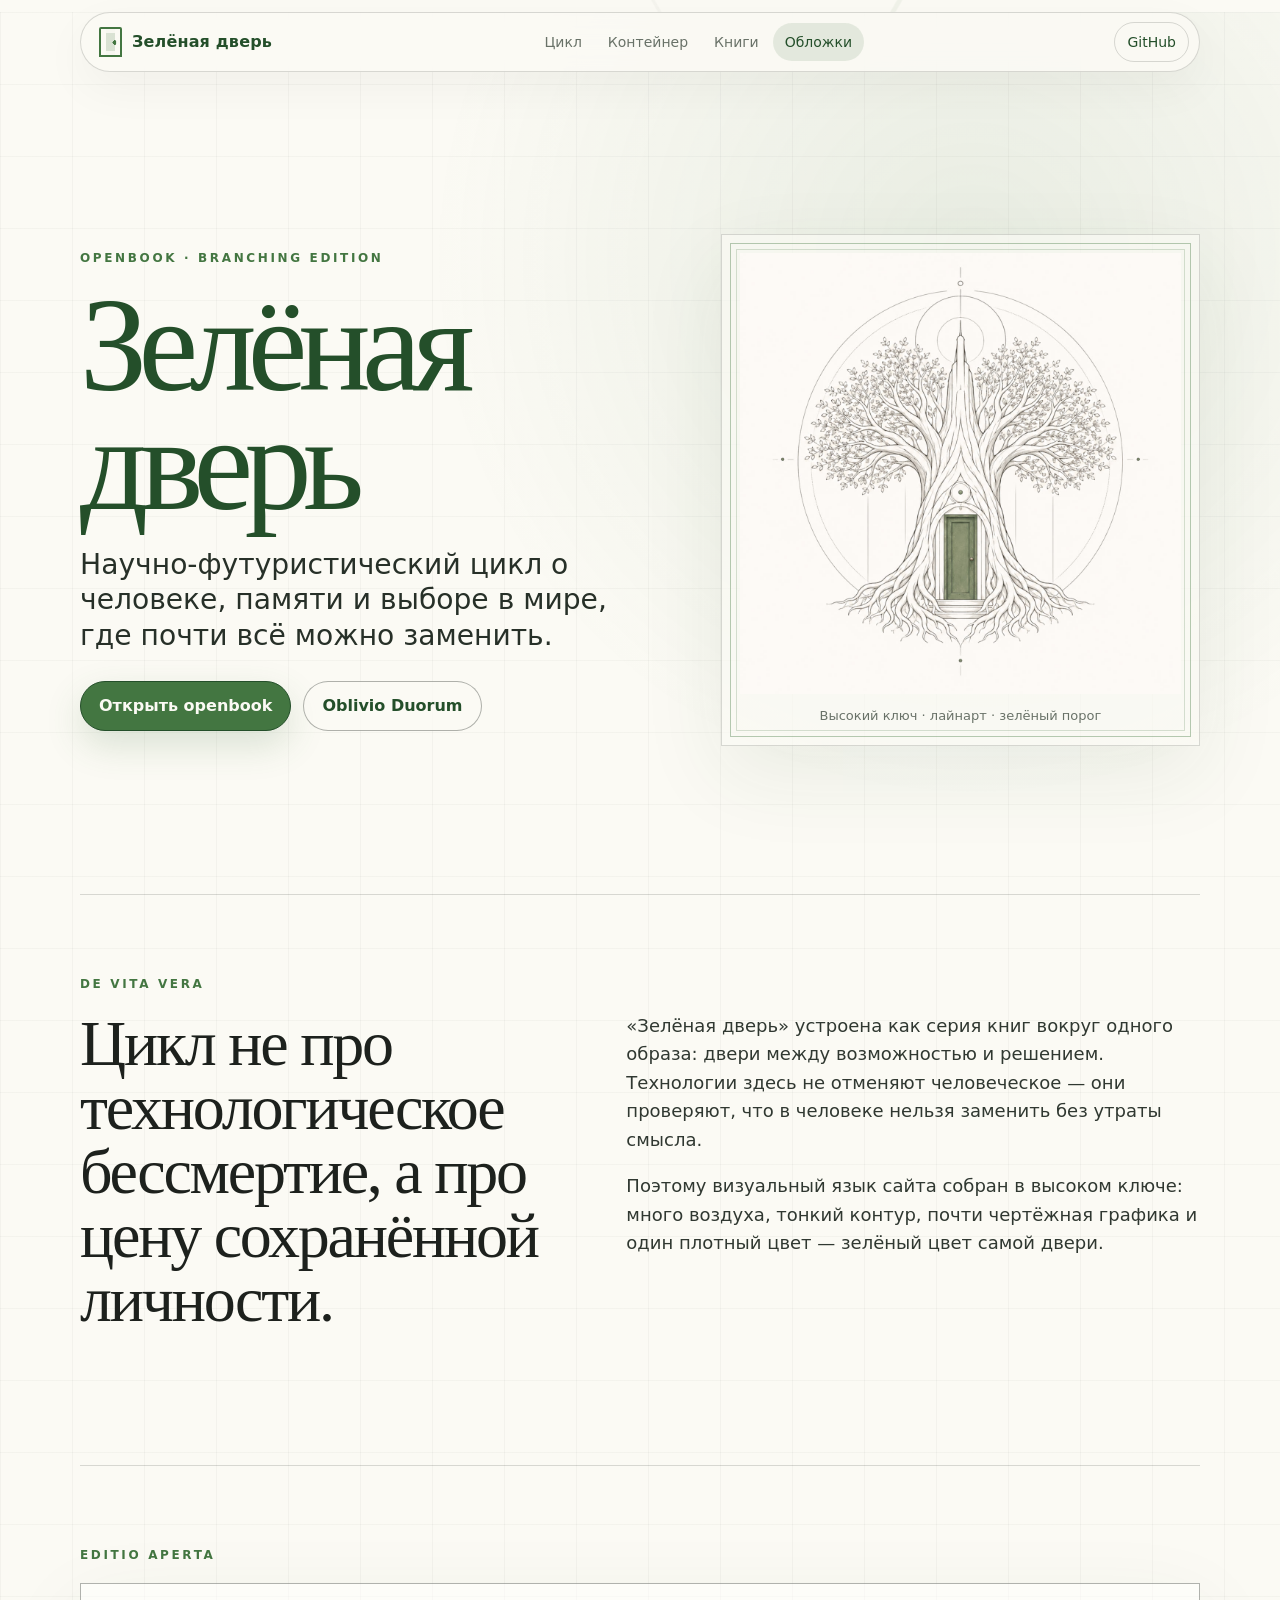
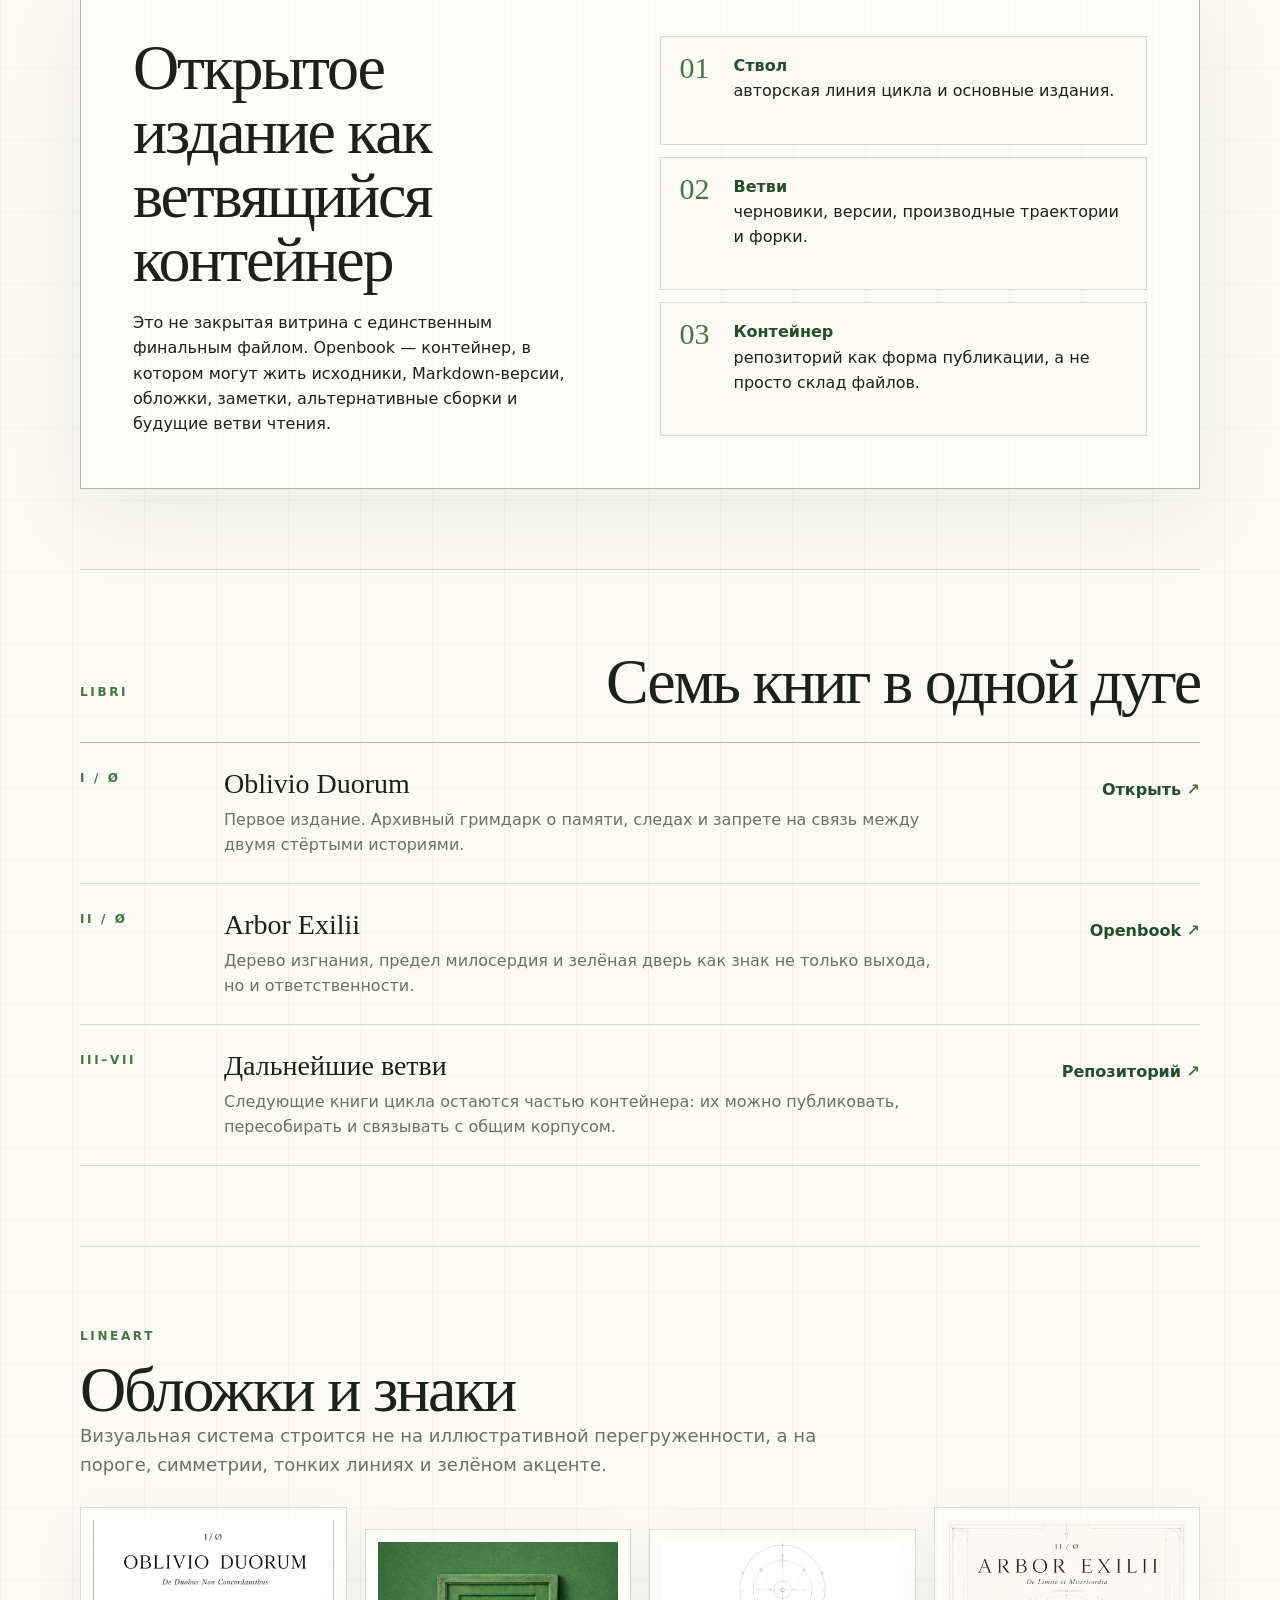
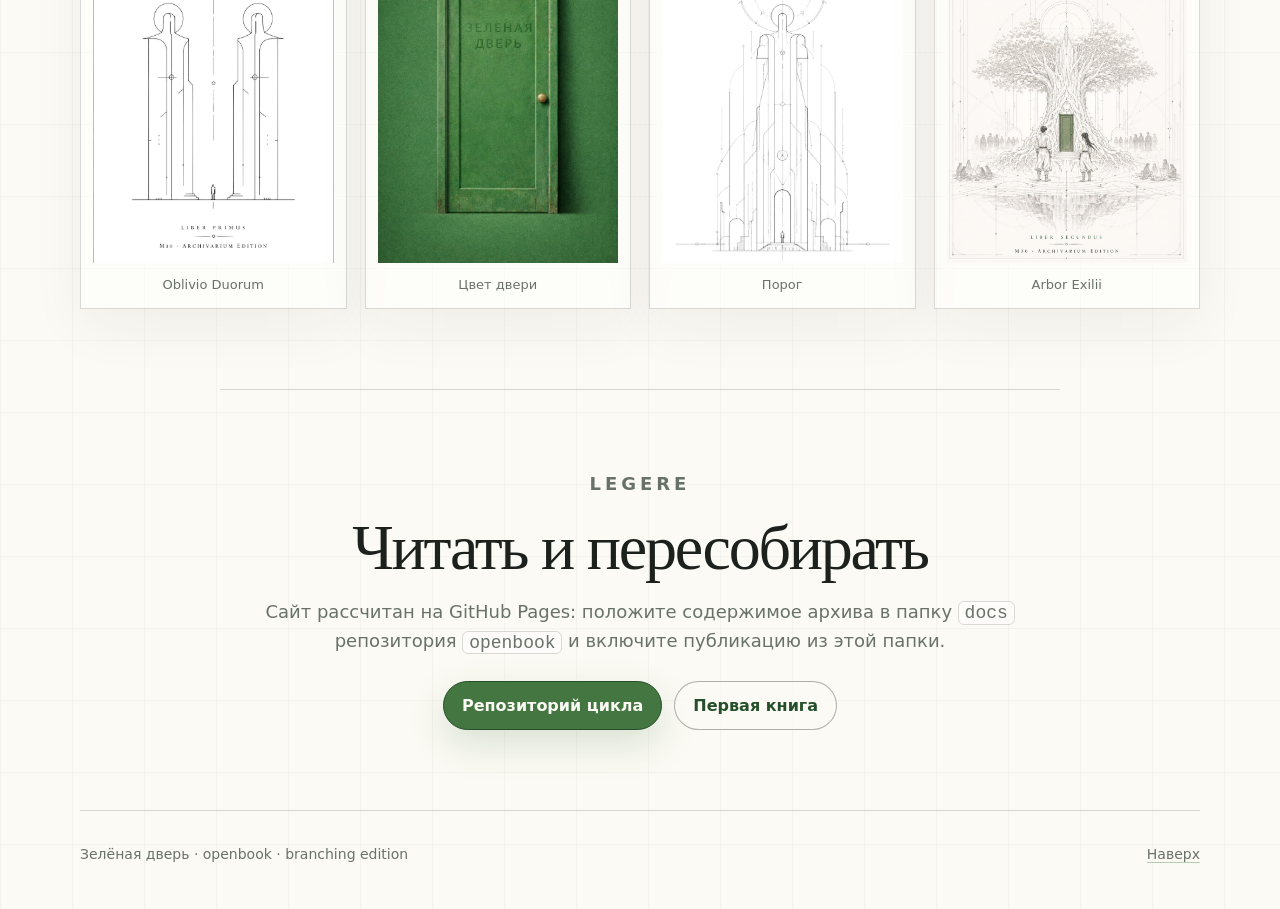
==== commit 7cbcffc8: "docs" ====
--- a/docs/index.html
+++ b/docs/index.html
@@ -3,16 +3,15 @@
 <head>
   <meta charset="utf-8">
   <meta name="viewport" content="width=device-width, initial-scale=1">
-  <title>Зелёная дверь — открытый цикл</title>
-  <meta name="description" content="Лендинг открытого издания цикла «Зелёная дверь»: книги, ветвящийся контейнер, GitHub-репозиторий и траектории чтения.">
-  <meta name="theme-color" content="#fbfcf7">
+  <title>Зелёная дверь — openbook</title>
+  <meta name="description" content="Лаконичный сайт открытого цикла «Зелёная дверь»: книги, обложки в высоком ключе и openbook как ветвящийся контейнер.">
+  <meta name="theme-color" content="#fbfaf4">
   <meta property="og:title" content="Зелёная дверь">
-  <meta property="og:description" content="Научно-футуристический цикл о личности, памяти, выборе и человеческом достоинстве.">
+  <meta property="og:description" content="Открытый научно-футуристический цикл как ветвящийся контейнер.">
   <meta property="og:type" content="website">
   <meta property="og:image" content="assets/og-image.jpg">
   <link rel="icon" href="assets/favicon.svg" type="image/svg+xml">
   <link rel="icon" href="assets/favicon-32.png" sizes="32x32" type="image/png">
-  <link rel="apple-touch-icon" href="assets/apple-touch-icon.png">
   <link rel="stylesheet" href="styles.css">
 </head>
 <body>
@@ -23,229 +22,144 @@
       <span class="brand-mark" aria-hidden="true"></span>
       <span>Зелёная дверь</span>
     </a>
-    <nav class="main-nav" aria-label="Навигация по странице">
-      <a href="#cycle">О цикле</a>
-      <a href="#edition">Издание</a>
+    <nav class="main-nav" aria-label="Навигация">
+      <a href="#cycle">Цикл</a>
+      <a href="#container">Контейнер</a>
       <a href="#books">Книги</a>
-      <a href="#container">Контейнер</a>
-      <a href="#read">Читать</a>
+      <a href="#covers">Обложки</a>
     </nav>
     <a class="header-link" href="https://github.com/antonkurenkov/openbook" target="_blank" rel="noreferrer">GitHub</a>
   </header>
 
   <main id="main">
     <section class="hero" id="top" aria-labelledby="hero-title">
-      <canvas class="line-canvas" data-line-canvas aria-hidden="true"></canvas>
-      <div class="hero-grid">
-        <div class="hero-copy">
-          <p class="eyebrow">Openbook · branching edition</p>
-          <h1 id="hero-title">Зелёная дверь</h1>
-          <p class="hero-lead">Научно-футуристический цикл о том, что делает человека настоящим в мире, где почти всё можно заменить.</p>
-          <div class="hero-actions" aria-label="Основные ссылки">
-            <a class="btn btn-primary" href="https://github.com/antonkurenkov/openbook" target="_blank" rel="noreferrer">Открыть openbook</a>
-            <a class="btn btn-ghost" href="#books">Смотреть книги</a>
-          </div>
-          <dl class="hero-stats" aria-label="Сведения о цикле">
-            <div>
-              <dt>07</dt>
-              <dd>книг в дуге</dd>
-            </div>
-            <div>
-              <dt>open</dt>
-              <dd>публикация на GitHub</dd>
-            </div>
-            <div>
-              <dt>fork</dt>
-              <dd>ветвящийся контейнер</dd>
-            </div>
-          </dl>
+      <div class="hero-copy reveal">
+        <p class="eyebrow">Openbook · branching edition</p>
+        <h1 id="hero-title">Зелёная дверь</h1>
+        <p class="hero-lead">Научно-футуристический цикл о человеке, памяти и выборе в мире, где почти всё можно заменить.</p>
+        <div class="hero-actions" aria-label="Основные ссылки">
+          <a class="button button-primary" href="https://github.com/antonkurenkov/openbook" target="_blank" rel="noreferrer">Открыть openbook</a>
+          <a class="button button-secondary" href="https://github.com/antonkurenkov/oblivio.duorum" target="_blank" rel="noreferrer">Oblivio Duorum</a>
         </div>
+      </div>
 
-        <figure class="hero-cover reveal">
-          <button class="cover-button" type="button" data-lightbox="assets/green-door-cover-lineart.jpg" aria-label="Открыть обложку крупно">
-            <img src="assets/green-door-cover-lineart.jpg" width="720" height="1080" alt="Лайнарт-обложка цикла «Зелёная дверь»">
-          </button>
-          <figcaption>Высокий ключ · лайнарт · знак порога</figcaption>
-        </figure>
-      </div>
+      <figure class="hero-art reveal" aria-label="Символ цикла">
+        <button class="image-button" type="button" data-lightbox="assets/images/tree-door-lineart.jpg" aria-label="Открыть изображение крупно">
+          <img src="assets/images/tree-door-lineart.jpg" width="1200" height="1200" alt="Лайнарт: дерево с зелёной дверью в центре">
+        </button>
+        <figcaption>Высокий ключ · лайнарт · зелёный порог</figcaption>
+      </figure>
     </section>
 
-    <section class="section intro" id="cycle" aria-labelledby="cycle-title">
-      <div class="section-kicker">De vita vera</div>
-      <div class="section-grid">
-        <div>
-          <h2 id="cycle-title">Если жить можно почти вечно, что делает жизнь настоящей?</h2>
-        </div>
+    <section class="section split" id="cycle" aria-labelledby="cycle-title">
+      <div class="section-label">De vita vera</div>
+      <div class="split-grid">
+        <h2 id="cycle-title">Цикл не про технологическое бессмертие, а про цену сохранённой личности.</h2>
         <div class="prose">
-          <p>«Зелёная дверь» — не антиутопия и не техно-манифест. Это серия романов о личности, памяти, выборе и человеческом достоинстве в будущем, где люди научились продлевать жизнь, менять тела и всё дальше отодвигать границы естественного существования.</p>
-          <p>Сквозной образ серии — дверь: граница между возможностью и решением, между улучшением и потерей себя, между сохранённой памятью и удобной заменой.</p>
+          <p>«Зелёная дверь» устроена как серия книг вокруг одного образа: двери между возможностью и решением. Технологии здесь не отменяют человеческое — они проверяют, что в человеке нельзя заменить без утраты смысла.</p>
+          <p>Поэтому визуальный язык сайта собран в высоком ключе: много воздуха, тонкий контур, почти чертёжная графика и один плотный цвет — зелёный цвет самой двери.</p>
         </div>
       </div>
     </section>
 
-    <section class="section edition" id="edition" aria-labelledby="edition-title">
-      <div class="section-kicker">Editio aperta</div>
-      <div class="edition-panel reveal">
+    <section class="section container-section" id="container" aria-labelledby="container-title">
+      <div class="section-label">Editio aperta</div>
+      <div class="container-card reveal">
         <div>
-          <h2 id="edition-title">Открытое издание как ветвящийся контейнер</h2>
-          <p>Эта публикация устроена не как закрытая витрина с единственным «правильным» файлом, а как контейнер: внутри него могут жить исходники, Markdown-версии, обложки, заметки, ветки чтения и производные траектории.</p>
+          <h2 id="container-title">Открытое издание как ветвящийся контейнер</h2>
+          <p>Это не закрытая витрина с единственным финальным файлом. Openbook — контейнер, в котором могут жить исходники, Markdown-версии, обложки, заметки, альтернативные сборки и будущие ветви чтения.</p>
         </div>
-        <div class="edition-notes">
-          <p><strong>Официальный ствол</strong> сохраняет авторскую версию цикла.</p>
-          <p><strong>Ветви</strong> позволяют читать, обсуждать, пересобирать формат и писать собственные продолжения без подмены оригинала.</p>
-          <p><strong>Контейнер</strong> важнее одной страницы: репозиторий становится формой издания.</p>
-        </div>
+        <ol class="container-list" aria-label="Принципы openbook">
+          <li><span>01</span><strong>Ствол</strong><br>авторская линия цикла и основные издания.</li>
+          <li><span>02</span><strong>Ветви</strong><br>черновики, версии, производные траектории и форки.</li>
+          <li><span>03</span><strong>Контейнер</strong><br>репозиторий как форма публикации, а не просто склад файлов.</li>
+        </ol>
       </div>
     </section>
 
     <section class="section books" id="books" aria-labelledby="books-title">
       <div class="section-heading">
-        <p class="section-kicker">Libri portarum</p>
-        <h2 id="books-title">Книги цикла</h2>
-        <p>Карточки сделаны как высокоключевые лайнарт-обложки: много белого пространства, тонкая графика, один знак на книгу.</p>
+        <p class="section-label">Libri</p>
+        <h2 id="books-title">Семь книг в одной дуге</h2>
       </div>
-      <div class="book-grid">
-          <article class="book-card reveal" style="--i:0">
-            <a class="book-cover-link" href="https://github.com/antonkurenkov/oblivio.duorum" target="_blank" rel="noreferrer" aria-label="Открыть Oblivio Duorum">
-              <img src="assets/covers/book-01.svg" width="320" height="440" alt="Обложка Oblivio Duorum" loading="lazy">
-            </a>
-            <div class="book-meta">
-              <span class="book-number">01</span>
-              <h3>Oblivio Duorum</h3>
-              <p class="book-subtitle">Забвение двоих</p>
-              <p>Отдельный репозиторий первого издания.</p>
-              <a href="https://github.com/antonkurenkov/oblivio.duorum" target="_blank" rel="noreferrer">Открыть →</a>
-            </div>
-          </article>
-          <article class="book-card reveal" style="--i:1">
-            <a class="book-cover-link" href="https://github.com/antonkurenkov/openbook/tree/main/2" target="_blank" rel="noreferrer" aria-label="Открыть Arbor Exilii">
-              <img src="assets/covers/book-02.svg" width="320" height="440" alt="Обложка Arbor Exilii" loading="lazy">
-            </a>
-            <div class="book-meta">
-              <span class="book-number">02</span>
-              <h3>Arbor Exilii</h3>
-              <p class="book-subtitle">Древо изгнания</p>
-              <p>Вторая книга цикла.</p>
-              <a href="https://github.com/antonkurenkov/openbook/tree/main/2" target="_blank" rel="noreferrer">Открыть →</a>
-            </div>
-          </article>
-          <article class="book-card reveal" style="--i:2">
-            <a class="book-cover-link" href="https://github.com/antonkurenkov/openbook/tree/main/3" target="_blank" rel="noreferrer" aria-label="Открыть Semina Verbi">
-              <img src="assets/covers/book-03.svg" width="320" height="440" alt="Обложка Semina Verbi" loading="lazy">
-            </a>
-            <div class="book-meta">
-              <span class="book-number">03</span>
-              <h3>Semina Verbi</h3>
-              <p class="book-subtitle">Семена слов</p>
-              <p>Третья книга цикла.</p>
-              <a href="https://github.com/antonkurenkov/openbook/tree/main/3" target="_blank" rel="noreferrer">Открыть →</a>
-            </div>
-          </article>
-          <article class="book-card reveal" style="--i:3">
-            <a class="book-cover-link" href="https://github.com/antonkurenkov/openbook/tree/main/4" target="_blank" rel="noreferrer" aria-label="Открыть Зелёная дверь">
-              <img src="assets/covers/book-04.svg" width="320" height="440" alt="Обложка Зелёная дверь" loading="lazy">
-            </a>
-            <div class="book-meta">
-              <span class="book-number">04</span>
-              <h3>Зелёная дверь</h3>
-              <p class="book-subtitle">Liber cardinis</p>
-              <p>Книга-узел центрального образа.</p>
-              <a href="https://github.com/antonkurenkov/openbook/tree/main/4" target="_blank" rel="noreferrer">Открыть →</a>
-            </div>
-          </article>
-          <article class="book-card reveal" style="--i:4">
-            <a class="book-cover-link" href="https://github.com/antonkurenkov/openbook/tree/main/5" target="_blank" rel="noreferrer" aria-label="Открыть Те, кого можно улучшить">
-              <img src="assets/covers/book-05.svg" width="320" height="440" alt="Обложка Те, кого можно улучшить" loading="lazy">
-            </a>
-            <div class="book-meta">
-              <span class="book-number">05</span>
-              <h3>Те, кого можно улучшить</h3>
-              <p class="book-subtitle">De emendandis</p>
-              <p>Пятая книга цикла.</p>
-              <a href="https://github.com/antonkurenkov/openbook/tree/main/5" target="_blank" rel="noreferrer">Открыть →</a>
-            </div>
-          </article>
-          <article class="book-card reveal" style="--i:5">
-            <a class="book-cover-link" href="https://github.com/antonkurenkov/openbook/tree/main/6" target="_blank" rel="noreferrer" aria-label="Открыть Сад забытых голосов">
-              <img src="assets/covers/book-06.svg" width="320" height="440" alt="Обложка Сад забытых голосов" loading="lazy">
-            </a>
-            <div class="book-meta">
-              <span class="book-number">06</span>
-              <h3>Сад забытых голосов</h3>
-              <p class="book-subtitle">Hortus vocum</p>
-              <p>Шестая книга цикла.</p>
-              <a href="https://github.com/antonkurenkov/openbook/tree/main/6" target="_blank" rel="noreferrer">Открыть →</a>
-            </div>
-          </article>
-          <article class="book-card reveal" style="--i:6">
-            <a class="book-cover-link" href="https://github.com/antonkurenkov/openbook/tree/main/7" target="_blank" rel="noreferrer" aria-label="Открыть За последней дверью">
-              <img src="assets/covers/book-07.svg" width="320" height="440" alt="Обложка За последней дверью" loading="lazy">
-            </a>
-            <div class="book-meta">
-              <span class="book-number">07</span>
-              <h3>За последней дверью</h3>
-              <p class="book-subtitle">Post ultimam ianuam</p>
-              <p>Седьмая книга цикла.</p>
-              <a href="https://github.com/antonkurenkov/openbook/tree/main/7" target="_blank" rel="noreferrer">Открыть →</a>
-            </div>
-          </article>
+
+      <div class="book-list">
+        <article class="book-row reveal">
+          <span class="book-index">I / Ø</span>
+          <div>
+            <h3>Oblivio Duorum</h3>
+            <p>Первое издание. Архивный гримдарк о памяти, следах и запрете на связь между двумя стёртыми историями.</p>
+          </div>
+          <a href="https://github.com/antonkurenkov/oblivio.duorum" target="_blank" rel="noreferrer">Открыть</a>
+        </article>
+        <article class="book-row reveal">
+          <span class="book-index">II / Ø</span>
+          <div>
+            <h3>Arbor Exilii</h3>
+            <p>Дерево изгнания, предел милосердия и зелёная дверь как знак не только выхода, но и ответственности.</p>
+          </div>
+          <a href="https://github.com/antonkurenkov/openbook" target="_blank" rel="noreferrer">Openbook</a>
+        </article>
+        <article class="book-row reveal muted-row">
+          <span class="book-index">III–VII</span>
+          <div>
+            <h3>Дальнейшие ветви</h3>
+            <p>Следующие книги цикла остаются частью контейнера: их можно публиковать, пересобирать и связывать с общим корпусом.</p>
+          </div>
+          <a href="https://github.com/antonkurenkov/openbook" target="_blank" rel="noreferrer">Репозиторий</a>
+        </article>
       </div>
     </section>
 
-    <section class="section container-section" id="container" aria-labelledby="container-title">
-      <div class="section-kicker">Forma non clausum</div>
-      <div class="container-layout">
-        <div>
-          <h2 id="container-title">Почему это именно контейнер, а не просто сайт</h2>
-          <p class="large-text">Обычный лендинг сообщает: «вот книга». Ветвящийся контейнер говорит: «вот пространство, где книга существует вместе со следами её сборки, чтения и возможных ответвлений».</p>
-        </div>
-        <ol class="principles">
-          <li>
-            <span>01</span>
-            <div>
-              <h3>Исходники рядом с изданием</h3>
-              <p>Репозиторий хранит не только рекламную страницу, но и материалы цикла: тексты, обложки, Markdown и служебные документы.</p>
-            </div>
-          </li>
-          <li>
-            <span>02</span>
-            <div>
-              <h3>Ветвление без присвоения</h3>
-              <p>Можно писать продолжения и альтернативные маршруты, но нельзя выдавать производную версию за официальную авторскую.</p>
-            </div>
-          </li>
-          <li>
-            <span>03</span>
-            <div>
-              <h3>Чтение как навигация</h3>
-              <p>Цикл можно проходить линейно, по книгам, или как архив: возвращаясь к образам, темам и узлам.</p>
-            </div>
-          </li>
-        </ol>
+    <section class="section covers" id="covers" aria-labelledby="covers-title">
+      <div class="section-heading compact">
+        <p class="section-label">Lineart</p>
+        <h2 id="covers-title">Обложки и знаки</h2>
+        <p>Визуальная система строится не на иллюстративной перегруженности, а на пороге, симметрии, тонких линиях и зелёном акценте.</p>
+      </div>
+
+      <div class="cover-grid">
+        <figure class="cover-tile tall reveal">
+          <button class="image-button" type="button" data-lightbox="assets/images/oblivio-duorum-lineart.jpg">
+            <img src="assets/images/oblivio-duorum-lineart.jpg" width="760" height="1140" loading="lazy" alt="Обложка Oblivio Duorum в стиле лайнарт">
+          </button>
+          <figcaption>Oblivio Duorum</figcaption>
+        </figure>
+        <figure class="cover-tile reveal">
+          <button class="image-button" type="button" data-lightbox="assets/images/green-door-color.jpg">
+            <img src="assets/images/green-door-color.jpg" width="760" height="1140" loading="lazy" alt="Зелёная дверь, цветовой референс">
+          </button>
+          <figcaption>Цвет двери</figcaption>
+        </figure>
+        <figure class="cover-tile reveal">
+          <button class="image-button" type="button" data-lightbox="assets/images/gate-lineart.jpg">
+            <img src="assets/images/gate-lineart.jpg" width="720" height="1018" loading="lazy" alt="Вертикальная архитектурная форма в лайнарт-стиле">
+          </button>
+          <figcaption>Порог</figcaption>
+        </figure>
+        <figure class="cover-tile tall reveal">
+          <button class="image-button" type="button" data-lightbox="assets/images/arbor-exilii-lineart.jpg">
+            <img src="assets/images/arbor-exilii-lineart.jpg" width="900" height="1272" loading="lazy" alt="Обложка Arbor Exilii в стиле высокого ключа">
+          </button>
+          <figcaption>Arbor Exilii</figcaption>
+        </figure>
       </div>
     </section>
 
-    <section class="section read" id="read" aria-labelledby="read-title">
-      <div class="read-card reveal">
-        <p class="section-kicker">Quomodo legere</p>
-        <h2 id="read-title">Начать с двери или с первой книги</h2>
-        <p>Самый естественный маршрут — открыть общий репозиторий цикла, затем перейти к первой книге. Если нужна законченная точка входа в уже оформленное издание, начните с отдельного репозитория «Oblivio Duorum».</p>
-        <div class="read-actions">
-          <a class="btn btn-primary" href="https://github.com/antonkurenkov/openbook" target="_blank" rel="noreferrer">Openbook / весь цикл</a>
-          <a class="btn btn-ghost" href="https://github.com/antonkurenkov/oblivio.duorum" target="_blank" rel="noreferrer">Oblivio Duorum / книга I</a>
-          <a class="btn btn-link" href="https://antonkurenkov.github.io/oblivio.duorum/" target="_blank" rel="noreferrer">Лендинг первой книги</a>
-        </div>
+    <section class="section read-section" aria-labelledby="read-title">
+      <p class="section-label">Legere</p>
+      <h2 id="read-title">Читать и пересобирать</h2>
+      <p>Сайт рассчитан на GitHub Pages: положите содержимое архива в папку <code>docs</code> репозитория <code>openbook</code> и включите публикацию из этой папки.</p>
+      <div class="hero-actions">
+        <a class="button button-primary" href="https://github.com/antonkurenkov/openbook" target="_blank" rel="noreferrer">Репозиторий цикла</a>
+        <a class="button button-secondary" href="https://github.com/antonkurenkov/oblivio.duorum" target="_blank" rel="noreferrer">Первая книга</a>
       </div>
     </section>
   </main>
 
   <footer class="site-footer">
-    <p>© Зелёная дверь · открытый цикл</p>
-    <nav aria-label="Ссылки в подвале">
-      <a href="https://github.com/antonkurenkov/openbook" target="_blank" rel="noreferrer">openbook</a>
-      <a href="https://github.com/antonkurenkov/oblivio.duorum" target="_blank" rel="noreferrer">oblivio duorum</a>
-      <a href="#top">наверх</a>
-    </nav>
+    <p>Зелёная дверь · openbook · branching edition</p>
+    <p><a href="#top">Наверх</a></p>
   </footer>
 
   <dialog class="lightbox" data-lightbox-dialog aria-label="Просмотр изображения">
@@ -255,4 +169,4 @@
 
   <script src="main.js" defer></script>
 </body>
-</html>+</html>
--- a/docs/styles.css
+++ b/docs/styles.css
@@ -1,704 +1,394 @@
-/* Зеленая дверь — static GitHub Pages site */
 :root {
-  --paper: #fbfcf7;
-  --paper-soft: #f4f7ee;
-  --ink: #0c1d19;
-  --muted: #5d6d64;
-  --line: #d9e5db;
-  --line-strong: #9fbaa8;
-  --green: #0a3d32;
-  --green-2: #2f795f;
-  --green-3: #6dae82;
-  --shadow: 0 28px 80px rgba(10, 61, 50, .12);
-  --radius-xl: 28px;
-  --radius-lg: 18px;
-  --max: 1180px;
-  --font-sans: Inter, ui-sans-serif, system-ui, -apple-system, BlinkMacSystemFont, "Segoe UI", sans-serif;
-  --font-serif: Georgia, "Times New Roman", serif;
-}
-
-*,
-*::before,
-*::after {
-  box-sizing: border-box;
-}
-
-html {
-  scroll-behavior: smooth;
-  background: var(--paper);
-}
-
+  --paper: #fbfaf4;
+  --paper-soft: #f4f2ea;
+  --ink: #1d211d;
+  --muted: #697268;
+  --line: rgba(29, 33, 29, .16);
+  --line-strong: rgba(29, 33, 29, .34);
+  --door: #437641;
+  --door-dark: #244f2a;
+  --door-pale: rgba(67, 118, 65, .12);
+  --shadow: 0 28px 80px rgba(36, 79, 42, .08);
+  --max: 1120px;
+  --sans: Inter, ui-sans-serif, system-ui, -apple-system, BlinkMacSystemFont, "Segoe UI", sans-serif;
+  --serif: Georgia, "Times New Roman", Times, serif;
+}
+
+*, *::before, *::after { box-sizing: border-box; }
+html { scroll-behavior: smooth; background: var(--paper); }
 body {
   min-width: 320px;
   margin: 0;
   color: var(--ink);
-  font-family: var(--font-sans);
-  line-height: 1.6;
+  font-family: var(--sans);
+  line-height: 1.58;
   background:
-    linear-gradient(90deg, rgba(10, 61, 50, .055) 1px, transparent 1px),
-    linear-gradient(rgba(10, 61, 50, .045) 1px, transparent 1px),
-    radial-gradient(circle at 20% 0%, rgba(109, 174, 130, .18), transparent 36rem),
+    linear-gradient(90deg, rgba(29, 33, 29, .035) 1px, transparent 1px),
+    linear-gradient(rgba(29, 33, 29, .03) 1px, transparent 1px),
+    radial-gradient(circle at 76% 6%, rgba(67, 118, 65, .10), transparent 34rem),
     var(--paper);
-  background-size: 44px 44px, 44px 44px, auto;
+  background-size: 72px 72px, 72px 72px, auto;
 }
 
 body::before {
   content: "";
   position: fixed;
   inset: 0;
+  z-index: -1;
   pointer-events: none;
-  opacity: .22;
-  background-image:
-    linear-gradient(115deg, transparent 0 47%, rgba(10, 61, 50, .08) 47% 47.5%, transparent 47.5%),
-    radial-gradient(circle at 80% 20%, rgba(10, 61, 50, .09), transparent 28rem);
-  z-index: -1;
-}
-
-img {
-  display: block;
-  max-width: 100%;
-  height: auto;
-}
-
-a {
-  color: inherit;
-  text-decoration-color: rgba(10, 61, 50, .35);
-  text-underline-offset: .18em;
-  transition: color .2s ease, border-color .2s ease, background-color .2s ease, transform .2s ease;
-}
-
-a:hover {
-  color: var(--green-2);
-}
-
-button {
-  font: inherit;
-}
+  background:
+    linear-gradient(120deg, transparent 0 49.8%, rgba(67, 118, 65, .10) 49.9% 50.1%, transparent 50.2%),
+    linear-gradient(60deg, transparent 0 65%, rgba(29, 33, 29, .055) 65.1% 65.2%, transparent 65.3%);
+  opacity: .55;
+}
+
+img { display: block; max-width: 100%; height: auto; }
+a { color: inherit; text-underline-offset: .2em; text-decoration-color: rgba(67, 118, 65, .35); }
+a:hover { color: var(--door-dark); }
+button { font: inherit; }
+code { padding: .05em .32em; border: 1px solid var(--line); border-radius: 6px; background: rgba(255,255,255,.55); }
 
 .skip-link {
   position: fixed;
   top: 12px;
   left: 12px;
-  z-index: 20;
-  transform: translateY(-200%);
+  z-index: 30;
+  transform: translateY(-180%);
   padding: 10px 14px;
-  border: 1px solid var(--green);
+  border: 1px solid var(--door);
   border-radius: 999px;
   color: var(--paper);
-  background: var(--green);
-}
-
-.skip-link:focus {
-  transform: translateY(0);
-}
+  background: var(--door);
+}
+.skip-link:focus { transform: translateY(0); }
 
 .site-header {
   position: sticky;
   top: 0;
-  z-index: 10;
+  z-index: 20;
   display: grid;
   grid-template-columns: auto 1fr auto;
   align-items: center;
-  gap: 24px;
-  width: min(var(--max), calc(100% - 32px));
-  margin: 14px auto 0;
-  padding: 10px 12px;
-  border: 1px solid rgba(10, 61, 50, .12);
+  gap: 20px;
+  width: min(var(--max), calc(100% - 28px));
+  margin: 12px auto 0;
+  padding: 8px 10px;
+  border: 1px solid var(--line);
   border-radius: 999px;
-  background: rgba(251, 252, 247, .86);
-  backdrop-filter: blur(18px);
-  box-shadow: 0 12px 30px rgba(10, 61, 50, .08);
-}
-
-.brand,
-.header-link,
-.main-nav a {
+  background: rgba(251, 250, 244, .88);
+  backdrop-filter: blur(14px);
+  box-shadow: 0 16px 48px rgba(29, 33, 29, .045);
+}
+
+.brand, .main-nav a, .header-link {
   border-radius: 999px;
   text-decoration: none;
 }
-
 .brand {
   display: inline-flex;
   align-items: center;
   gap: 10px;
-  padding: 7px 10px;
-  font-weight: 700;
-  letter-spacing: .02em;
-}
-
+  padding: 6px 10px 6px 8px;
+  color: var(--door-dark);
+  font-weight: 750;
+  letter-spacing: .01em;
+}
 .brand-mark {
-  width: 26px;
+  width: 23px;
   height: 30px;
-  border: 2px solid var(--green);
-  border-radius: 3px;
+  border: 2px solid var(--door);
+  border-radius: 2px 2px 0 0;
   background:
-    radial-gradient(circle at 70% 51%, var(--green) 0 2px, transparent 2.5px),
-    linear-gradient(90deg, transparent 30%, rgba(109, 174, 130, .35) 30% 70%, transparent 70%);
-  box-shadow: inset 0 0 0 4px var(--paper);
-}
-
-.main-nav {
-  display: flex;
-  justify-content: center;
-  gap: 4px;
-}
-
-.main-nav a,
-.header-link {
+    radial-gradient(circle at 72% 52%, var(--door) 0 2.1px, transparent 2.3px),
+    linear-gradient(90deg, transparent 26%, rgba(67,118,65,.18) 26% 74%, transparent 74%);
+  box-shadow: inset 0 0 0 4px rgba(251,250,244,.9);
+}
+.main-nav { display: flex; justify-content: center; gap: 2px; }
+.main-nav a, .header-link {
   padding: 8px 12px;
   color: var(--muted);
   font-size: 14px;
 }
-
-.main-nav a:hover,
-.main-nav a.is-active,
-.header-link:hover {
-  color: var(--green);
-  background: rgba(109, 174, 130, .13);
-}
-
+.main-nav a:hover, .main-nav a.is-active, .header-link:hover {
+  color: var(--door-dark);
+  background: var(--door-pale);
+}
 .header-link {
-  border: 1px solid rgba(10, 61, 50, .16);
-  color: var(--green);
-}
-
+  border: 1px solid var(--line);
+  color: var(--door-dark);
+}
+
+.hero, .section, .site-footer {
+  width: min(var(--max), calc(100% - 28px));
+  margin-inline: auto;
+}
 .hero {
-  position: relative;
-  overflow: hidden;
-  padding: 82px 0 72px;
-}
-
-.line-canvas {
-  position: absolute;
-  inset: 0;
-  width: 100%;
-  height: 100%;
-  opacity: .54;
-  pointer-events: none;
-}
-
-.hero-grid,
-.section {
-  width: min(var(--max), calc(100% - 32px));
-  margin: 0 auto;
-}
-
-.hero-grid {
-  position: relative;
-  z-index: 1;
-  display: grid;
-  grid-template-columns: minmax(0, 1.05fr) minmax(300px, .72fr);
+  display: grid;
+  grid-template-columns: minmax(0, 0.9fr) minmax(320px, 0.78fr);
   align-items: center;
-  gap: clamp(28px, 5vw, 72px);
-}
-
-.eyebrow,
-.section-kicker,
-.book-number {
-  color: var(--green-2);
+  gap: clamp(32px, 7vw, 88px);
+  min-height: calc(100svh - 78px);
+  padding: 74px 0 60px;
+}
+.eyebrow, .section-label, .book-index {
+  color: var(--door);
   font-size: 12px;
   font-weight: 800;
   letter-spacing: .22em;
   text-transform: uppercase;
 }
-
-h1,
-h2,
-h3,
-p {
-  margin-top: 0;
-}
-
+.eyebrow { margin: 0 0 18px; }
+h1, h2, h3, p { margin-top: 0; }
 h1 {
   max-width: 9ch;
-  margin-bottom: 22px;
-  font-family: var(--font-serif);
-  font-size: clamp(68px, 11vw, 154px);
-  line-height: .86;
+  margin-bottom: 24px;
+  color: var(--door-dark);
+  font-family: var(--serif);
+  font-size: clamp(62px, 10.5vw, 138px);
   font-weight: 500;
-  letter-spacing: -.075em;
-  color: var(--green);
-}
-
+  letter-spacing: -.065em;
+  line-height: .88;
+}
 .hero-lead {
-  max-width: 710px;
-  margin-bottom: 30px;
-  color: #20342e;
-  font-size: clamp(22px, 2.6vw, 36px);
-  line-height: 1.22;
-}
-
-.hero-actions,
-.read-actions {
-  display: flex;
-  flex-wrap: wrap;
-  gap: 12px;
-  margin-bottom: 34px;
-}
-
-.btn {
+  max-width: 620px;
+  margin-bottom: 28px;
+  color: #273028;
+  font-size: clamp(20px, 2.2vw, 30px);
+  line-height: 1.26;
+}
+.hero-actions { display: flex; flex-wrap: wrap; gap: 12px; }
+.button {
   display: inline-flex;
   align-items: center;
   justify-content: center;
-  min-height: 48px;
-  padding: 12px 18px;
+  min-height: 46px;
+  padding: 11px 18px;
   border-radius: 999px;
-  font-weight: 750;
+  font-weight: 760;
   text-decoration: none;
-}
-
-.btn-primary {
-  border: 1px solid var(--green);
+  transition: transform .18s ease, background .18s ease, color .18s ease, border-color .18s ease;
+}
+.button:hover { transform: translateY(-1px); }
+.button-primary {
+  border: 1px solid var(--door-dark);
   color: var(--paper);
-  background: var(--green);
-  box-shadow: 0 16px 40px rgba(10, 61, 50, .18);
-}
-
-.btn-primary:hover {
-  color: #fff;
-  background: #062c25;
-  transform: translateY(-1px);
-}
-
-.btn-ghost {
-  border: 1px solid rgba(10, 61, 50, .18);
-  color: var(--green);
-  background: rgba(255, 255, 255, .64);
-}
-
-.btn-ghost:hover {
-  background: #fff;
-  transform: translateY(-1px);
-}
-
-.btn-link {
-  color: var(--green);
-  padding-inline: 4px;
-}
-
-.hero-stats {
-  display: grid;
-  grid-template-columns: repeat(3, minmax(0, 1fr));
-  max-width: 640px;
-  gap: 12px;
+  background: var(--door);
+  box-shadow: 0 14px 36px rgba(67, 118, 65, .18);
+}
+.button-primary:hover { color: #fff; background: var(--door-dark); }
+.button-secondary {
+  border: 1px solid var(--line-strong);
+  color: var(--door-dark);
+  background: rgba(251,250,244,.72);
+}
+.button-secondary:hover { background: var(--door-pale); }
+
+.hero-art, .cover-tile {
   margin: 0;
-}
-
-.hero-stats div {
+  color: var(--muted);
+  text-align: center;
+}
+.hero-art {
+  position: relative;
   padding: 18px;
   border: 1px solid var(--line);
-  border-radius: var(--radius-lg);
-  background: rgba(255, 255, 255, .58);
-}
-
-.hero-stats dt {
-  color: var(--green);
-  font-family: var(--font-serif);
-  font-size: 32px;
-  line-height: 1;
-}
-
-.hero-stats dd {
-  margin: 8px 0 0;
+  background: rgba(251,250,244,.64);
+  box-shadow: var(--shadow);
+}
+.hero-art::before,
+.hero-art::after {
+  content: "";
+  position: absolute;
+  pointer-events: none;
+  border: 1px solid rgba(67, 118, 65, .38);
+}
+.hero-art::before { inset: 8px; }
+.hero-art::after { inset: 14px; opacity: .55; }
+.hero-art img { aspect-ratio: 1; object-fit: cover; background: #fff; filter: saturate(.92) contrast(1.02); }
+.hero-art figcaption, .cover-tile figcaption {
+  margin-top: 12px;
+  font-size: 13px;
   color: var(--muted);
-  font-size: 13px;
-}
-
-.hero-cover {
-  margin: 0;
-}
-
-.cover-button {
+}
+.image-button {
+  display: block;
   width: 100%;
   padding: 0;
   border: 0;
-  border-radius: var(--radius-xl);
   color: inherit;
-  background: transparent;
+  background: none;
   cursor: zoom-in;
+}
+
+.section { padding: 80px 0; border-top: 1px solid var(--line); }
+.split-grid {
+  display: grid;
+  grid-template-columns: minmax(260px, .82fr) minmax(0, 1fr);
+  gap: clamp(28px, 6vw, 76px);
+  margin-top: 18px;
+}
+h2 {
+  color: var(--ink);
+  font-family: var(--serif);
+  font-size: clamp(34px, 5vw, 68px);
+  font-weight: 500;
+  letter-spacing: -.035em;
+  line-height: 1;
+}
+h3 { margin-bottom: 8px; color: var(--ink); font-family: var(--serif); font-size: 28px; font-weight: 500; line-height: 1.05; }
+.prose { color: #303831; font-size: 18px; }
+.prose p:last-child, .container-card p:last-child, .read-section p:last-child { margin-bottom: 0; }
+
+.container-card {
+  display: grid;
+  grid-template-columns: minmax(0, .85fr) minmax(320px, .9fr);
+  gap: clamp(28px, 6vw, 68px);
+  margin-top: 18px;
+  padding: clamp(24px, 5vw, 52px);
+  border: 1px solid var(--line-strong);
+  background: rgba(255,255,255,.46);
   box-shadow: var(--shadow);
 }
-
-.cover-button img {
-  width: 100%;
-  border: 1px solid rgba(10, 61, 50, .18);
-  border-radius: var(--radius-xl);
-  background: #fff;
-}
-
-.hero-cover figcaption {
-  margin-top: 12px;
-  color: var(--muted);
-  font-size: 13px;
-  text-align: center;
-}
-
-.section {
-  padding: 76px 0;
-  border-top: 1px solid var(--line);
-}
-
-.section-grid,
-.container-layout {
-  display: grid;
-  grid-template-columns: .85fr 1.15fr;
-  gap: clamp(26px, 5vw, 70px);
-  align-items: start;
-}
-
-.section h2 {
-  margin-bottom: 18px;
-  font-family: var(--font-serif);
-  font-size: clamp(36px, 5vw, 72px);
-  line-height: .98;
-  font-weight: 500;
-  letter-spacing: -.045em;
-  color: var(--green);
-}
-
-.prose p,
-.edition-panel p,
-.principles p,
-.read-card p {
-  color: #294039;
-  font-size: 18px;
-}
-
-.prose p:last-child,
-.edition-panel p:last-child,
-.read-card p:last-child {
-  margin-bottom: 0;
-}
-
-.edition-panel,
-.read-card {
-  display: grid;
-  grid-template-columns: 1fr .82fr;
-  gap: 36px;
-  padding: clamp(24px, 5vw, 54px);
-  border: 1px solid rgba(10, 61, 50, .15);
-  border-radius: var(--radius-xl);
-  background:
-    linear-gradient(135deg, rgba(255, 255, 255, .86), rgba(244, 247, 238, .88)),
-    repeating-linear-gradient(135deg, transparent 0 18px, rgba(10, 61, 50, .045) 18px 19px);
-  box-shadow: var(--shadow);
-}
-
-.edition-notes {
-  display: grid;
-  gap: 14px;
-}
-
-.edition-notes p {
-  margin: 0;
-  padding: 16px;
-  border: 1px solid var(--line);
-  border-radius: var(--radius-lg);
-  background: rgba(255, 255, 255, .65);
-}
-
-.section-heading {
-  max-width: 760px;
-  margin-bottom: 34px;
-}
-
-.section-heading p:not(.section-kicker) {
-  color: var(--muted);
-  font-size: 18px;
-}
-
-.book-grid {
-  display: grid;
-  grid-template-columns: repeat(7, minmax(245px, 1fr));
-  gap: 18px;
-  overflow-x: auto;
-  padding: 6px 4px 24px;
-  scroll-snap-type: x proximity;
-}
-
-.book-card {
-  display: grid;
-  grid-template-rows: auto 1fr;
-  min-width: 245px;
-  overflow: hidden;
-  border: 1px solid rgba(10, 61, 50, .14);
-  border-radius: var(--radius-xl);
-  background: rgba(255, 255, 255, .72);
-  box-shadow: 0 20px 50px rgba(10, 61, 50, .08);
-  scroll-snap-align: start;
-}
-
-.book-cover-link {
-  display: block;
-  padding: 16px 16px 0;
-  text-decoration: none;
-}
-
-.book-cover-link img {
-  width: 100%;
-  border: 1px solid var(--line);
-  border-radius: 18px;
-  background: #fff;
-  transition: transform .25s ease, box-shadow .25s ease;
-}
-
-.book-card:hover img {
-  transform: translateY(-4px);
-  box-shadow: 0 18px 36px rgba(10, 61, 50, .12);
-}
-
-.book-meta {
-  padding: 18px;
-}
-
-.book-meta h3 {
-  margin: 6px 0 2px;
-  color: var(--green);
-  font-family: var(--font-serif);
-  font-size: 28px;
-  line-height: 1;
-  letter-spacing: -.02em;
-}
-
-.book-subtitle {
-  margin-bottom: 10px;
-  color: var(--muted);
-  font-size: 13px;
-  font-weight: 700;
-}
-
-.book-meta p:not(.book-subtitle) {
-  min-height: 44px;
-  color: #354b43;
-  font-size: 15px;
-}
-
-.book-meta a {
-  color: var(--green);
-  font-weight: 800;
-}
-
-.large-text {
-  color: #20342e;
-  font-size: clamp(22px, 3vw, 32px);
-  line-height: 1.25;
-}
-
-.principles {
-  display: grid;
-  gap: 14px;
-  margin: 0;
-  padding: 0;
-  list-style: none;
-}
-
-.principles li {
-  display: grid;
-  grid-template-columns: 58px 1fr;
-  gap: 18px;
-  padding: 20px;
-  border: 1px solid var(--line);
-  border-radius: var(--radius-lg);
-  background: rgba(255, 255, 255, .6);
-}
-
-.principles span {
-  color: var(--green-2);
-  font-family: var(--font-serif);
+.container-card h2 { margin-bottom: 18px; }
+.container-list { display: grid; gap: 12px; margin: 0; padding: 0; list-style: none; }
+.container-list li {
+  position: relative;
+  padding: 16px 18px 16px 72px;
+  border: 1px solid var(--line);
+  background: rgba(251,250,244,.78);
+}
+.container-list span {
+  position: absolute;
+  top: 16px;
+  left: 18px;
+  color: var(--door);
+  font-family: var(--serif);
   font-size: 30px;
   line-height: 1;
 }
-
-.principles h3 {
-  margin-bottom: 6px;
-  color: var(--green);
-}
-
-.read-card {
-  grid-template-columns: 1fr;
-  max-width: 940px;
-  margin-inline: auto;
+.container-list strong { color: var(--door-dark); }
+
+.section-heading { display: flex; align-items: end; justify-content: space-between; gap: 24px; margin-bottom: 28px; }
+.section-heading h2 { margin-bottom: 0; }
+.section-heading.compact { display: block; max-width: 760px; }
+.section-heading.compact p:last-child { color: var(--muted); font-size: 18px; }
+
+.book-list { display: grid; gap: 0; border-top: 1px solid var(--line-strong); }
+.book-row {
+  display: grid;
+  grid-template-columns: 120px minmax(0, 1fr) auto;
+  gap: 24px;
+  align-items: start;
+  padding: 26px 0;
+  border-bottom: 1px solid var(--line);
+}
+.book-row p { max-width: 720px; margin-bottom: 0; color: var(--muted); }
+.book-row a {
+  padding: 8px 0;
+  color: var(--door-dark);
+  font-weight: 750;
+  text-decoration: none;
+}
+.book-row a::after { content: " ↗"; color: var(--door); }
+.muted-row { opacity: .82; }
+
+.cover-grid {
+  display: grid;
+  grid-template-columns: repeat(4, 1fr);
+  gap: 18px;
+  align-items: end;
+}
+.cover-tile {
+  padding: 12px;
+  border: 1px solid var(--line);
+  background: rgba(255,255,255,.48);
+  box-shadow: 0 18px 52px rgba(29, 33, 29, .055);
+}
+.cover-tile img {
+  width: 100%;
+  aspect-ratio: 3 / 4.28;
+  object-fit: cover;
+  background: #fff;
+  filter: saturate(.96) contrast(1.02);
+}
+.cover-tile:not(.tall) img { aspect-ratio: 3 / 4; }
+.cover-tile:hover { border-color: rgba(67, 118, 65, .55); }
+
+.read-section {
+  max-width: min(840px, calc(100% - 28px));
   text-align: center;
 }
-
-.read-card h2 {
-  max-width: 780px;
-  margin-inline: auto;
-}
-
-.read-card p {
-  max-width: 760px;
-  margin-inline: auto;
-}
-
-.read-actions {
-  justify-content: center;
-  margin: 26px 0 0;
-}
+.read-section h2 { margin-bottom: 18px; }
+.read-section p { color: var(--muted); font-size: 18px; }
+.read-section .hero-actions { justify-content: center; margin-top: 24px; }
 
 .site-footer {
   display: flex;
   justify-content: space-between;
-  gap: 22px;
-  width: min(var(--max), calc(100% - 32px));
-  margin: 0 auto;
-  padding: 34px 0 48px;
+  gap: 20px;
+  padding: 32px 0 46px;
   border-top: 1px solid var(--line);
   color: var(--muted);
   font-size: 14px;
 }
-
-.site-footer p {
-  margin: 0;
-}
-
-.site-footer nav {
-  display: flex;
-  flex-wrap: wrap;
-  gap: 14px;
-}
+.site-footer p { margin: 0; }
 
 .lightbox {
-  width: min(92vw, 920px);
-  max-height: 92vh;
-  padding: 16px;
-  border: 1px solid rgba(10, 61, 50, .18);
-  border-radius: 22px;
+  width: min(980px, calc(100% - 24px));
+  max-height: calc(100svh - 24px);
+  padding: 14px;
+  border: 1px solid var(--line-strong);
   background: var(--paper);
-  box-shadow: var(--shadow);
-}
-
-.lightbox::backdrop {
-  background: rgba(5, 19, 15, .58);
-  backdrop-filter: blur(4px);
-}
-
-.lightbox img {
-  max-height: 82vh;
-  margin: auto;
-  border-radius: 14px;
-}
-
+  box-shadow: 0 24px 90px rgba(0,0,0,.24);
+}
+.lightbox::backdrop { background: rgba(20,24,20,.62); backdrop-filter: blur(8px); }
+.lightbox img { max-height: calc(100svh - 64px); margin: 0 auto; object-fit: contain; }
 .lightbox-close {
   position: absolute;
-  top: 14px;
-  right: 14px;
-  width: 38px;
-  height: 38px;
-  border: 1px solid rgba(10, 61, 50, .18);
+  top: 10px;
+  right: 10px;
+  z-index: 2;
+  width: 36px;
+  height: 36px;
+  border: 1px solid var(--line);
   border-radius: 50%;
-  color: var(--green);
-  background: rgba(255, 255, 255, .92);
+  color: var(--door-dark);
+  background: rgba(251,250,244,.9);
   cursor: pointer;
 }
 
-.reveal {
-  opacity: 0;
-  transform: translateY(22px);
-  transition: opacity .55s ease, transform .55s ease;
-  transition-delay: calc(var(--i, 0) * 35ms);
-}
-
-.reveal.is-visible {
-  opacity: 1;
-  transform: translateY(0);
-}
-
-@media (max-width: 900px) {
-  .site-header {
-    grid-template-columns: 1fr auto;
-    border-radius: 24px;
-  }
-
-  .main-nav {
-    grid-column: 1 / -1;
-    justify-content: flex-start;
-    overflow-x: auto;
-    padding: 4px 0;
-  }
-
-  .hero {
-    padding-top: 54px;
-  }
-
-  .hero-grid,
-  .section-grid,
-  .container-layout,
-  .edition-panel {
-    grid-template-columns: 1fr;
-  }
-
-  .hero-cover {
-    max-width: 520px;
-    margin-inline: auto;
-  }
-
-  .hero-stats {
-    grid-template-columns: 1fr;
-  }
-
-  .site-footer {
-    flex-direction: column;
-  }
+.reveal { opacity: 0; transform: translateY(14px); transition: opacity .5s ease, transform .5s ease; }
+.reveal.is-visible { opacity: 1; transform: translateY(0); }
+
+@media (max-width: 860px) {
+  .site-header { grid-template-columns: 1fr auto; border-radius: 22px; }
+  .main-nav { grid-column: 1 / -1; justify-content: flex-start; overflow-x: auto; padding-bottom: 2px; }
+  .hero { grid-template-columns: 1fr; min-height: auto; padding-top: 54px; }
+  .hero-art { max-width: 620px; justify-self: center; }
+  .split-grid, .container-card { grid-template-columns: 1fr; }
+  .section-heading { display: block; }
+  .book-row { grid-template-columns: 1fr; gap: 8px; }
+  .cover-grid { grid-template-columns: repeat(2, 1fr); }
 }
 
 @media (max-width: 560px) {
-  .hero-grid,
-  .section,
-  .site-footer,
-  .site-header {
-    width: min(100% - 20px, var(--max));
-  }
-
-  .header-link {
-    display: none;
-  }
-
-  h1 {
-    font-size: clamp(62px, 21vw, 100px);
-  }
-
-  .hero-lead {
-    font-size: 22px;
-  }
-
-  .hero-actions,
-  .read-actions {
-    flex-direction: column;
-  }
-
-  .btn {
-    width: 100%;
-  }
-
-  .section {
-    padding: 54px 0;
-  }
-
-  .edition-panel,
-  .read-card {
-    padding: 24px;
-  }
-
-  .principles li {
-    grid-template-columns: 1fr;
-  }
+  body { background-size: 54px 54px, 54px 54px, auto; }
+  .site-header { width: calc(100% - 18px); margin-top: 9px; }
+  .brand { font-size: 15px; }
+  .header-link { padding-inline: 10px; }
+  h1 { font-size: clamp(56px, 20vw, 86px); }
+  h2 { font-size: clamp(32px, 12vw, 48px); }
+  .hero, .section, .site-footer { width: calc(100% - 22px); }
+  .section { padding: 62px 0; }
+  .container-card { padding: 20px; }
+  .container-list li { padding-left: 18px; }
+  .container-list span { position: static; display: block; margin-bottom: 6px; }
+  .cover-grid { grid-template-columns: 1fr; }
+  .site-footer { display: block; }
+  .site-footer p + p { margin-top: 8px; }
 }
 
 @media (prefers-reduced-motion: reduce) {
-  html {
-    scroll-behavior: auto;
-  }
-
-  *,
-  *::before,
-  *::after {
-    transition-duration: .01ms !important;
-    animation-duration: .01ms !important;
-    animation-iteration-count: 1 !important;
-  }
-
-  .line-canvas {
-    display: none;
-  }
-}
+  *, *::before, *::after { scroll-behavior: auto !important; transition: none !important; animation: none !important; }
+  .reveal { opacity: 1; transform: none; }
+}
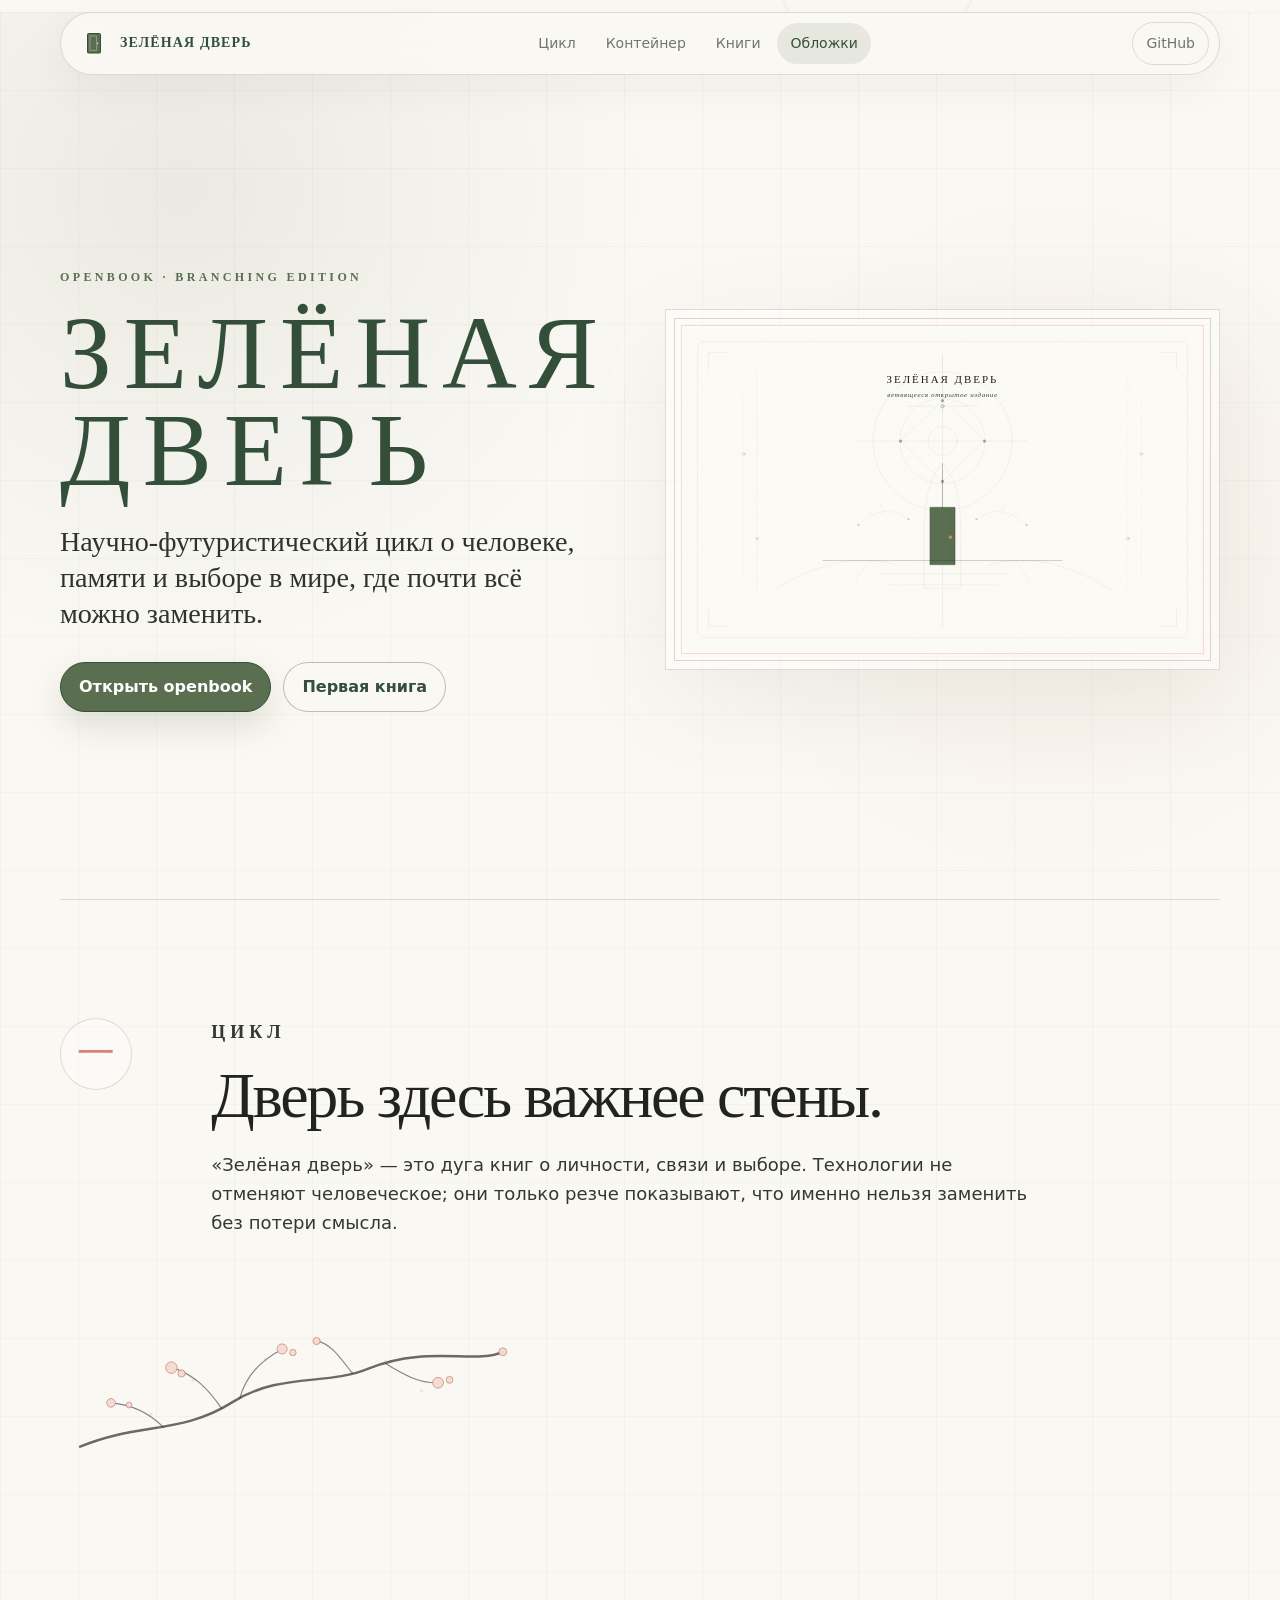
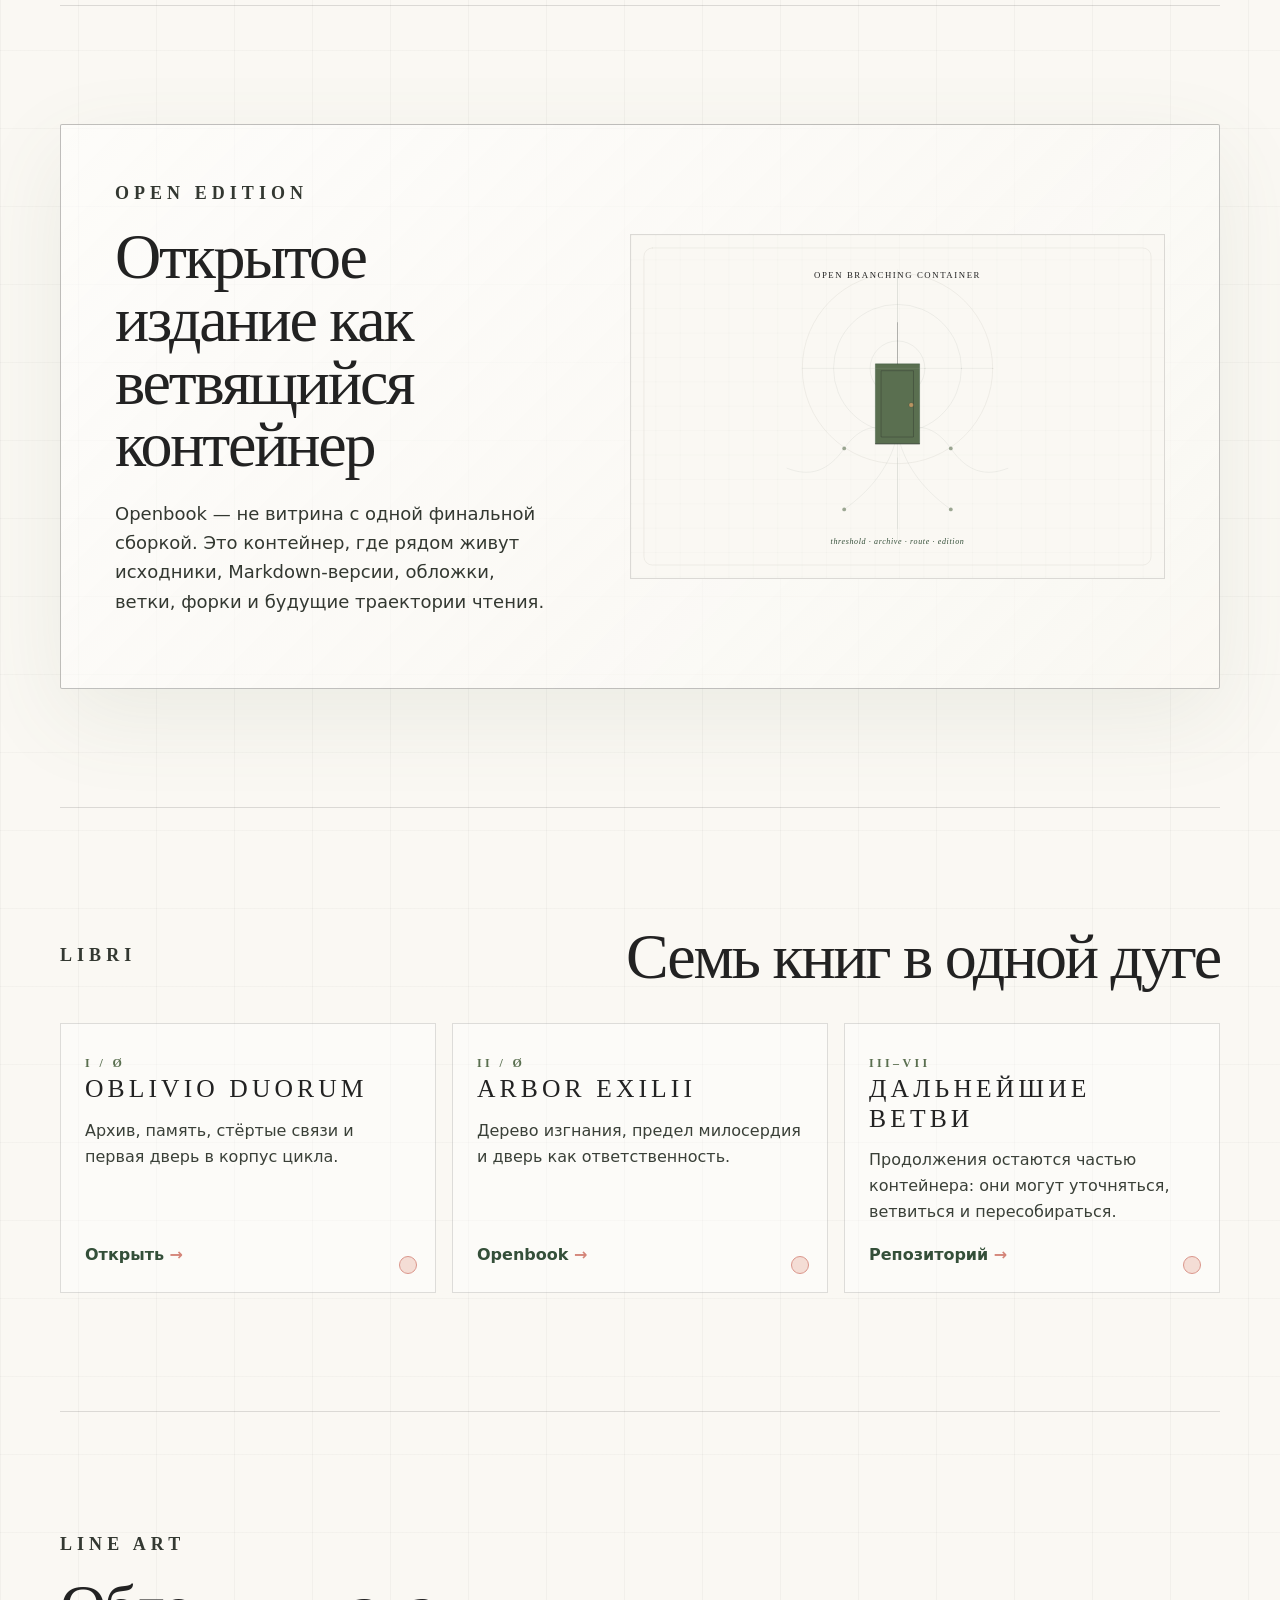
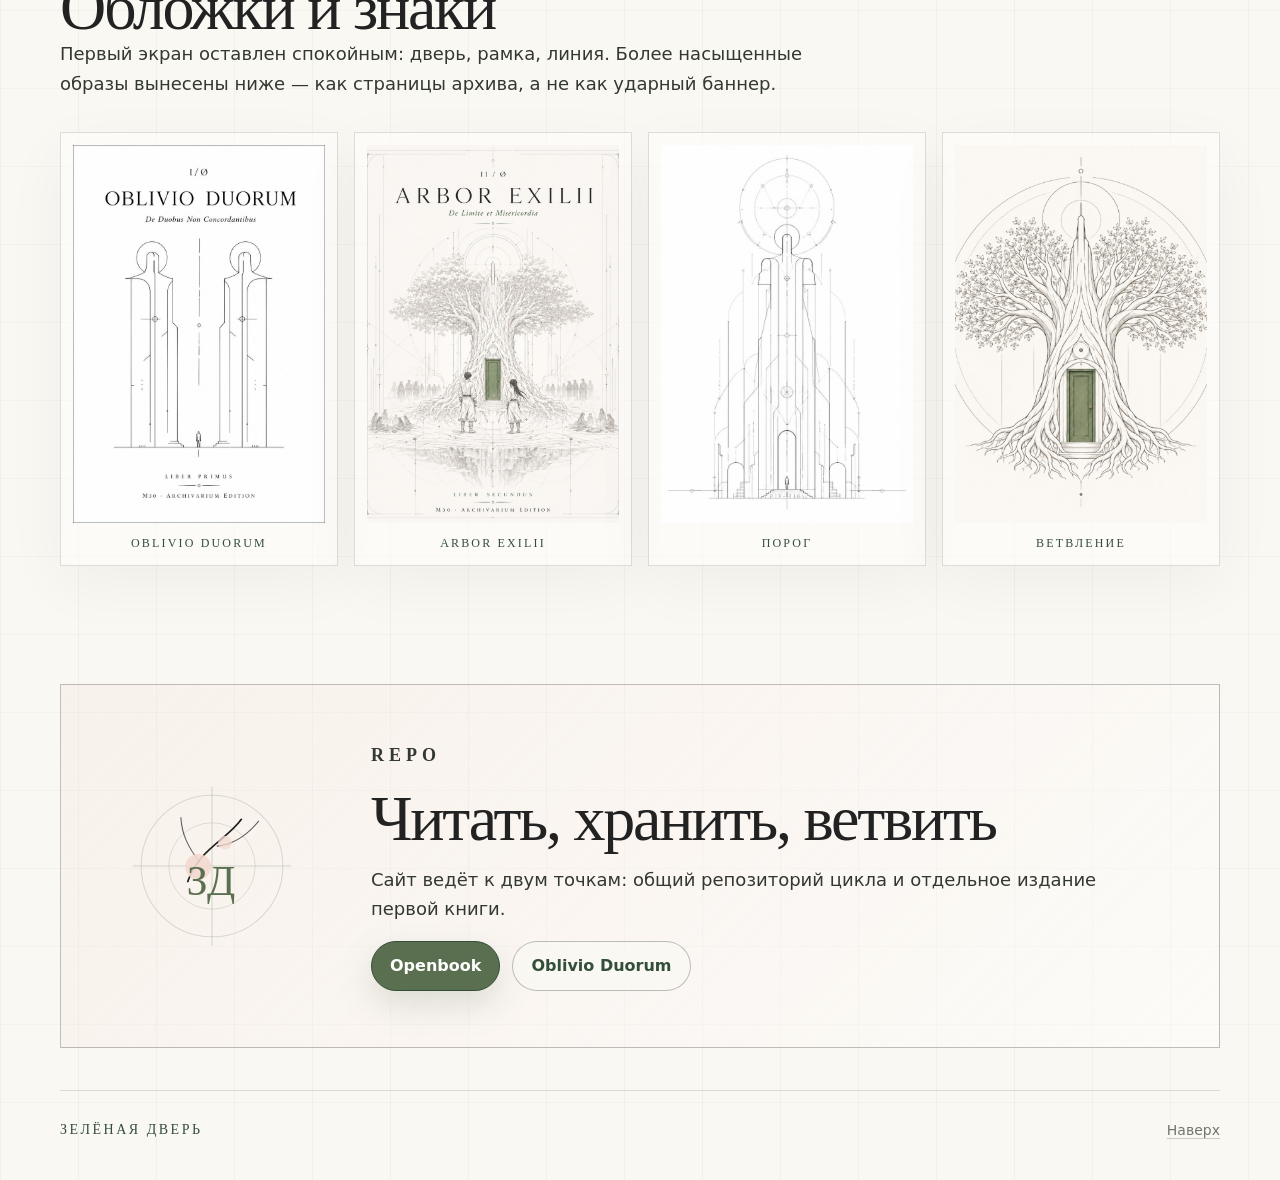
==== commit da17729b: "brandkit" ====
--- a/docs/index.html
+++ b/docs/index.html
@@ -3,24 +3,23 @@
 <head>
   <meta charset="utf-8">
   <meta name="viewport" content="width=device-width, initial-scale=1">
-  <title>Зелёная дверь — openbook</title>
-  <meta name="description" content="Лаконичный сайт открытого цикла «Зелёная дверь»: книги, обложки в высоком ключе и openbook как ветвящийся контейнер.">
-  <meta name="theme-color" content="#fbfaf4">
-  <meta property="og:title" content="Зелёная дверь">
-  <meta property="og:description" content="Открытый научно-футуристический цикл как ветвящийся контейнер.">
+  <title>ЗЕЛЁНАЯ ДВЕРЬ — openbook</title>
+  <meta name="description" content="Сайт открытого цикла «Зелёная дверь»: книги, обложки, ветвящееся издание и репозиторий openbook.">
+  <meta name="theme-color" content="#FAF8F3">
+  <meta property="og:title" content="ЗЕЛЁНАЯ ДВЕРЬ">
+  <meta property="og:description" content="Открытое издание, тонкая графика и ветвящийся контейнер книг.">
   <meta property="og:type" content="website">
-  <meta property="og:image" content="assets/og-image.jpg">
+  <meta property="og:image" content="assets/images/arbor-exilii-lineart.jpg">
   <link rel="icon" href="assets/favicon.svg" type="image/svg+xml">
-  <link rel="icon" href="assets/favicon-32.png" sizes="32x32" type="image/png">
   <link rel="stylesheet" href="styles.css">
 </head>
 <body>
   <a class="skip-link" href="#main">Перейти к содержанию</a>
 
   <header class="site-header" data-header>
-    <a class="brand" href="#top" aria-label="Зелёная дверь — наверх">
-      <span class="brand-mark" aria-hidden="true"></span>
-      <span>Зелёная дверь</span>
+    <a class="brand" href="#top" aria-label="ЗЕЛЁНАЯ ДВЕРЬ — наверх">
+      <img src="assets/favicon.svg" width="32" height="32" alt="" aria-hidden="true">
+      <span>ЗЕЛЁНАЯ ДВЕРЬ</span>
     </a>
     <nav class="main-nav" aria-label="Навигация">
       <a href="#cycle">Цикл</a>
@@ -34,78 +33,64 @@
   <main id="main">
     <section class="hero" id="top" aria-labelledby="hero-title">
       <div class="hero-copy reveal">
-        <p class="eyebrow">Openbook · branching edition</p>
-        <h1 id="hero-title">Зелёная дверь</h1>
+        <p class="eyebrow">OPENBOOK · BRANCHING EDITION</p>
+        <h1 id="hero-title">ЗЕЛЁНАЯ<br>ДВЕРЬ</h1>
         <p class="hero-lead">Научно-футуристический цикл о человеке, памяти и выборе в мире, где почти всё можно заменить.</p>
         <div class="hero-actions" aria-label="Основные ссылки">
           <a class="button button-primary" href="https://github.com/antonkurenkov/openbook" target="_blank" rel="noreferrer">Открыть openbook</a>
-          <a class="button button-secondary" href="https://github.com/antonkurenkov/oblivio.duorum" target="_blank" rel="noreferrer">Oblivio Duorum</a>
+          <a class="button button-secondary" href="https://github.com/antonkurenkov/oblivio.duorum" target="_blank" rel="noreferrer">Первая книга</a>
         </div>
       </div>
 
-      <figure class="hero-art reveal" aria-label="Символ цикла">
-        <button class="image-button" type="button" data-lightbox="assets/images/tree-door-lineart.jpg" aria-label="Открыть изображение крупно">
-          <img src="assets/images/tree-door-lineart.jpg" width="1200" height="1200" alt="Лайнарт: дерево с зелёной дверью в центре">
-        </button>
-        <figcaption>Высокий ключ · лайнарт · зелёный порог</figcaption>
+      <figure class="hero-art reveal">
+        <img src="assets/brand/01-hero-threshold.svg" width="1600" height="1000" alt="Лайнарт-композиция: зелёная дверь, геометрия и порог">
       </figure>
     </section>
 
-    <section class="section split" id="cycle" aria-labelledby="cycle-title">
-      <div class="section-label">De vita vera</div>
-      <div class="split-grid">
-        <h2 id="cycle-title">Цикл не про технологическое бессмертие, а про цену сохранённой личности.</h2>
-        <div class="prose">
-          <p>«Зелёная дверь» устроена как серия книг вокруг одного образа: двери между возможностью и решением. Технологии здесь не отменяют человеческое — они проверяют, что в человеке нельзя заменить без утраты смысла.</p>
-          <p>Поэтому визуальный язык сайта собран в высоком ключе: много воздуха, тонкий контур, почти чертёжная графика и один плотный цвет — зелёный цвет самой двери.</p>
-        </div>
+    <section class="section intro" id="cycle" aria-labelledby="cycle-title">
+      <div class="section-mark">一</div>
+      <div class="section-copy">
+        <p class="kicker">цикл</p>
+        <h2 id="cycle-title">Дверь здесь важнее стены.</h2>
+        <p>«Зелёная дверь» — это дуга книг о личности, связи и выборе. Технологии не отменяют человеческое; они только резче показывают, что именно нельзя заменить без потери смысла.</p>
       </div>
+      <img class="branch branch-one" src="assets/ui/branch-peach.svg" width="640" height="210" alt="" aria-hidden="true">
     </section>
 
     <section class="section container-section" id="container" aria-labelledby="container-title">
-      <div class="section-label">Editio aperta</div>
-      <div class="container-card reveal">
+      <div class="container-panel reveal">
         <div>
+          <p class="kicker">open edition</p>
           <h2 id="container-title">Открытое издание как ветвящийся контейнер</h2>
-          <p>Это не закрытая витрина с единственным финальным файлом. Openbook — контейнер, в котором могут жить исходники, Markdown-версии, обложки, заметки, альтернативные сборки и будущие ветви чтения.</p>
+          <p>Openbook — не витрина с одной финальной сборкой. Это контейнер, где рядом живут исходники, Markdown-версии, обложки, ветки, форки и будущие траектории чтения.</p>
         </div>
-        <ol class="container-list" aria-label="Принципы openbook">
-          <li><span>01</span><strong>Ствол</strong><br>авторская линия цикла и основные издания.</li>
-          <li><span>02</span><strong>Ветви</strong><br>черновики, версии, производные траектории и форки.</li>
-          <li><span>03</span><strong>Контейнер</strong><br>репозиторий как форма публикации, а не просто склад файлов.</li>
-        </ol>
+        <img src="assets/brand/02-hero-branching-container.svg" width="1400" height="900" loading="lazy" alt="Абстрактная схема ветвящегося контейнера">
       </div>
     </section>
 
     <section class="section books" id="books" aria-labelledby="books-title">
       <div class="section-heading">
-        <p class="section-label">Libri</p>
+        <p class="kicker">libri</p>
         <h2 id="books-title">Семь книг в одной дуге</h2>
       </div>
 
       <div class="book-list">
-        <article class="book-row reveal">
-          <span class="book-index">I / Ø</span>
-          <div>
-            <h3>Oblivio Duorum</h3>
-            <p>Первое издание. Архивный гримдарк о памяти, следах и запрете на связь между двумя стёртыми историями.</p>
-          </div>
+        <article class="book-card reveal">
+          <span>I / Ø</span>
+          <h3>OBLIVIO DUORUM</h3>
+          <p>Архив, память, стёртые связи и первая дверь в корпус цикла.</p>
           <a href="https://github.com/antonkurenkov/oblivio.duorum" target="_blank" rel="noreferrer">Открыть</a>
         </article>
-        <article class="book-row reveal">
-          <span class="book-index">II / Ø</span>
-          <div>
-            <h3>Arbor Exilii</h3>
-            <p>Дерево изгнания, предел милосердия и зелёная дверь как знак не только выхода, но и ответственности.</p>
-          </div>
+        <article class="book-card reveal">
+          <span>II / Ø</span>
+          <h3>ARBOR EXILII</h3>
+          <p>Дерево изгнания, предел милосердия и дверь как ответственность.</p>
           <a href="https://github.com/antonkurenkov/openbook" target="_blank" rel="noreferrer">Openbook</a>
         </article>
-        <article class="book-row reveal muted-row">
-          <span class="book-index">III–VII</span>
-          <div>
-            <h3>Дальнейшие ветви</h3>
-            <p>Следующие книги цикла остаются частью контейнера: их можно публиковать, пересобирать и связывать с общим корпусом.</p>
-          </div>
+        <article class="book-card reveal">
+          <span>III–VII</span>
+          <h3>ДАЛЬНЕЙШИЕ ВЕТВИ</h3>
+          <p>Продолжения остаются частью контейнера: они могут уточняться, ветвиться и пересобираться.</p>
           <a href="https://github.com/antonkurenkov/openbook" target="_blank" rel="noreferrer">Репозиторий</a>
         </article>
       </div>
@@ -113,53 +98,56 @@
 
     <section class="section covers" id="covers" aria-labelledby="covers-title">
       <div class="section-heading compact">
-        <p class="section-label">Lineart</p>
+        <p class="kicker">line art</p>
         <h2 id="covers-title">Обложки и знаки</h2>
-        <p>Визуальная система строится не на иллюстративной перегруженности, а на пороге, симметрии, тонких линиях и зелёном акценте.</p>
+        <p>Первый экран оставлен спокойным: дверь, рамка, линия. Более насыщенные образы вынесены ниже — как страницы архива, а не как ударный баннер.</p>
       </div>
 
       <div class="cover-grid">
-        <figure class="cover-tile tall reveal">
-          <button class="image-button" type="button" data-lightbox="assets/images/oblivio-duorum-lineart.jpg">
-            <img src="assets/images/oblivio-duorum-lineart.jpg" width="760" height="1140" loading="lazy" alt="Обложка Oblivio Duorum в стиле лайнарт">
+        <figure class="cover-tile reveal">
+          <button class="image-button" type="button" data-lightbox="assets/images/oblivio-duorum-lineart.jpg" aria-label="Открыть Oblivio Duorum крупно">
+            <img src="assets/images/oblivio-duorum-lineart.jpg" width="760" height="1140" loading="lazy" alt="Обложка Oblivio Duorum в чёрно-белом лайнарт-стиле">
           </button>
-          <figcaption>Oblivio Duorum</figcaption>
+          <figcaption>OBLIVIO DUORUM</figcaption>
+        </figure>
+        <figure class="cover-tile reveal featured-cover">
+          <button class="image-button" type="button" data-lightbox="assets/images/arbor-exilii-lineart.jpg" aria-label="Открыть Arbor Exilii крупно">
+            <img src="assets/images/arbor-exilii-lineart.jpg" width="900" height="1272" loading="lazy" alt="Обложка Arbor Exilii в высоком ключе">
+          </button>
+          <figcaption>ARBOR EXILII</figcaption>
         </figure>
         <figure class="cover-tile reveal">
-          <button class="image-button" type="button" data-lightbox="assets/images/green-door-color.jpg">
-            <img src="assets/images/green-door-color.jpg" width="760" height="1140" loading="lazy" alt="Зелёная дверь, цветовой референс">
+          <button class="image-button" type="button" data-lightbox="assets/images/gate-lineart.jpg" aria-label="Открыть архитектурный знак крупно">
+            <img src="assets/images/gate-lineart.jpg" width="720" height="1018" loading="lazy" alt="Архитектурный знак порога в лайнарт-стиле">
           </button>
-          <figcaption>Цвет двери</figcaption>
+          <figcaption>ПОРОГ</figcaption>
         </figure>
-        <figure class="cover-tile reveal">
-          <button class="image-button" type="button" data-lightbox="assets/images/gate-lineart.jpg">
-            <img src="assets/images/gate-lineart.jpg" width="720" height="1018" loading="lazy" alt="Вертикальная архитектурная форма в лайнарт-стиле">
+        <figure class="cover-tile reveal wide-cover">
+          <button class="image-button" type="button" data-lightbox="assets/images/tree-door-lineart.jpg" aria-label="Открыть символ дерева и двери крупно">
+            <img src="assets/images/tree-door-lineart.jpg" width="1200" height="1200" loading="lazy" alt="Дерево и зелёная дверь, вынесенные в раздел обложек">
           </button>
-          <figcaption>Порог</figcaption>
-        </figure>
-        <figure class="cover-tile tall reveal">
-          <button class="image-button" type="button" data-lightbox="assets/images/arbor-exilii-lineart.jpg">
-            <img src="assets/images/arbor-exilii-lineart.jpg" width="900" height="1272" loading="lazy" alt="Обложка Arbor Exilii в стиле высокого ключа">
-          </button>
-          <figcaption>Arbor Exilii</figcaption>
+          <figcaption>ВЕТВЛЕНИЕ</figcaption>
         </figure>
       </div>
     </section>
 
-    <section class="section read-section" aria-labelledby="read-title">
-      <p class="section-label">Legere</p>
-      <h2 id="read-title">Читать и пересобирать</h2>
-      <p>Сайт рассчитан на GitHub Pages: положите содержимое архива в папку <code>docs</code> репозитория <code>openbook</code> и включите публикацию из этой папки.</p>
-      <div class="hero-actions">
-        <a class="button button-primary" href="https://github.com/antonkurenkov/openbook" target="_blank" rel="noreferrer">Репозиторий цикла</a>
-        <a class="button button-secondary" href="https://github.com/antonkurenkov/oblivio.duorum" target="_blank" rel="noreferrer">Первая книга</a>
+    <section class="section final-cta" aria-labelledby="final-title">
+      <img src="assets/ui/seal-peach.svg" width="220" height="220" loading="lazy" alt="" aria-hidden="true">
+      <div>
+        <p class="kicker">repo</p>
+        <h2 id="final-title">Читать, хранить, ветвить</h2>
+        <p>Сайт ведёт к двум точкам: общий репозиторий цикла и отдельное издание первой книги.</p>
+        <div class="hero-actions">
+          <a class="button button-primary" href="https://github.com/antonkurenkov/openbook" target="_blank" rel="noreferrer">Openbook</a>
+          <a class="button button-secondary" href="https://github.com/antonkurenkov/oblivio.duorum" target="_blank" rel="noreferrer">Oblivio Duorum</a>
+        </div>
       </div>
     </section>
   </main>
 
   <footer class="site-footer">
-    <p>Зелёная дверь · openbook · branching edition</p>
-    <p><a href="#top">Наверх</a></p>
+    <span>ЗЕЛЁНАЯ ДВЕРЬ</span>
+    <a href="#top">Наверх</a>
   </footer>
 
   <dialog class="lightbox" data-lightbox-dialog aria-label="Просмотр изображения">
--- a/docs/styles.css
+++ b/docs/styles.css
@@ -1,17 +1,20 @@
 :root {
-  --paper: #fbfaf4;
-  --paper-soft: #f4f2ea;
-  --ink: #1d211d;
-  --muted: #697268;
-  --line: rgba(29, 33, 29, .16);
-  --line-strong: rgba(29, 33, 29, .34);
-  --door: #437641;
-  --door-dark: #244f2a;
-  --door-pale: rgba(67, 118, 65, .12);
-  --shadow: 0 28px 80px rgba(36, 79, 42, .08);
-  --max: 1120px;
+  --paper: #FAF8F3;
+  --paper-deep: #F3EEE5;
+  --ink: #222222;
+  --muted: #71756D;
+  --line: rgba(34, 34, 34, .14);
+  --line-strong: rgba(34, 34, 34, .28);
+  --green: #5A6F50;
+  --green-dark: #344F39;
+  --green-soft: rgba(90, 111, 80, .12);
+  --peach: #F3D8CF;
+  --peach-strong: #D48478;
+  --max: 1160px;
+  --serif: Georgia, "Times New Roman", Times, serif;
+  --mono-serif: Consolas, "Times New Roman", Georgia, serif;
   --sans: Inter, ui-sans-serif, system-ui, -apple-system, BlinkMacSystemFont, "Segoe UI", sans-serif;
-  --serif: Georgia, "Times New Roman", Times, serif;
+  --shadow: 0 28px 90px rgba(90, 111, 80, .09);
 }
 
 *, *::before, *::after { box-sizing: border-box; }
@@ -21,140 +24,120 @@
   margin: 0;
   color: var(--ink);
   font-family: var(--sans);
-  line-height: 1.58;
+  line-height: 1.62;
   background:
-    linear-gradient(90deg, rgba(29, 33, 29, .035) 1px, transparent 1px),
-    linear-gradient(rgba(29, 33, 29, .03) 1px, transparent 1px),
-    radial-gradient(circle at 76% 6%, rgba(67, 118, 65, .10), transparent 34rem),
+    radial-gradient(circle at 82% 12%, rgba(243, 216, 207, .34), transparent 22rem),
+    radial-gradient(circle at 14% 4%, rgba(90, 111, 80, .10), transparent 30rem),
+    linear-gradient(90deg, rgba(34, 34, 34, .034) 1px, transparent 1px),
+    linear-gradient(rgba(34, 34, 34, .028) 1px, transparent 1px),
     var(--paper);
-  background-size: 72px 72px, 72px 72px, auto;
-}
-
+  background-size: auto, auto, 78px 78px, 78px 78px, auto;
+}
 body::before {
   content: "";
   position: fixed;
   inset: 0;
+  pointer-events: none;
   z-index: -1;
-  pointer-events: none;
   background:
-    linear-gradient(120deg, transparent 0 49.8%, rgba(67, 118, 65, .10) 49.9% 50.1%, transparent 50.2%),
-    linear-gradient(60deg, transparent 0 65%, rgba(29, 33, 29, .055) 65.1% 65.2%, transparent 65.3%);
-  opacity: .55;
+    linear-gradient(115deg, transparent 0 57%, rgba(90,111,80,.07) 57.08% 57.18%, transparent 57.28%),
+    linear-gradient(70deg, transparent 0 69%, rgba(34,34,34,.045) 69.05% 69.16%, transparent 69.25%);
+  opacity: .65;
 }
 
 img { display: block; max-width: 100%; height: auto; }
-a { color: inherit; text-underline-offset: .2em; text-decoration-color: rgba(67, 118, 65, .35); }
-a:hover { color: var(--door-dark); }
+a { color: inherit; text-underline-offset: .22em; text-decoration-color: rgba(90, 111, 80, .32); }
+a:hover { color: var(--green-dark); }
 button { font: inherit; }
-code { padding: .05em .32em; border: 1px solid var(--line); border-radius: 6px; background: rgba(255,255,255,.55); }
 
 .skip-link {
   position: fixed;
-  top: 12px;
-  left: 12px;
-  z-index: 30;
+  left: 14px;
+  top: 14px;
+  z-index: 50;
   transform: translateY(-180%);
   padding: 10px 14px;
-  border: 1px solid var(--door);
+  border: 1px solid var(--green);
   border-radius: 999px;
-  color: var(--paper);
-  background: var(--door);
+  background: var(--paper);
 }
 .skip-link:focus { transform: translateY(0); }
 
 .site-header {
   position: sticky;
-  top: 0;
+  top: 12px;
   z-index: 20;
   display: grid;
   grid-template-columns: auto 1fr auto;
   align-items: center;
-  gap: 20px;
+  gap: 18px;
   width: min(var(--max), calc(100% - 28px));
   margin: 12px auto 0;
-  padding: 8px 10px;
+  padding: 9px 10px;
   border: 1px solid var(--line);
   border-radius: 999px;
-  background: rgba(251, 250, 244, .88);
-  backdrop-filter: blur(14px);
-  box-shadow: 0 16px 48px rgba(29, 33, 29, .045);
-}
-
-.brand, .main-nav a, .header-link {
-  border-radius: 999px;
-  text-decoration: none;
-}
+  background: rgba(250, 248, 243, .86);
+  backdrop-filter: blur(16px);
+  box-shadow: 0 14px 45px rgba(34, 34, 34, .045);
+}
+.brand, .main-nav a, .header-link { text-decoration: none; border-radius: 999px; }
 .brand {
   display: inline-flex;
   align-items: center;
   gap: 10px;
-  padding: 6px 10px 6px 8px;
-  color: var(--door-dark);
-  font-weight: 750;
-  letter-spacing: .01em;
-}
-.brand-mark {
-  width: 23px;
-  height: 30px;
-  border: 2px solid var(--door);
-  border-radius: 2px 2px 0 0;
-  background:
-    radial-gradient(circle at 72% 52%, var(--door) 0 2.1px, transparent 2.3px),
-    linear-gradient(90deg, transparent 26%, rgba(67,118,65,.18) 26% 74%, transparent 74%);
-  box-shadow: inset 0 0 0 4px rgba(251,250,244,.9);
-}
-.main-nav { display: flex; justify-content: center; gap: 2px; }
+  padding: 5px 12px 5px 7px;
+  color: var(--green-dark);
+  font-family: var(--mono-serif);
+  font-weight: 700;
+  letter-spacing: .08em;
+  font-size: 14px;
+}
+.brand img { width: 32px; height: 32px; }
+.main-nav { display: flex; justify-content: center; gap: 4px; }
 .main-nav a, .header-link {
-  padding: 8px 12px;
+  padding: 9px 13px;
   color: var(--muted);
   font-size: 14px;
 }
-.main-nav a:hover, .main-nav a.is-active, .header-link:hover {
-  color: var(--door-dark);
-  background: var(--door-pale);
-}
-.header-link {
-  border: 1px solid var(--line);
-  color: var(--door-dark);
-}
-
-.hero, .section, .site-footer {
-  width: min(var(--max), calc(100% - 28px));
-  margin-inline: auto;
-}
+.main-nav a:hover, .main-nav a.is-active, .header-link:hover { background: var(--green-soft); color: var(--green-dark); }
+.header-link { border: 1px solid var(--line); }
+
+.hero, .section, .site-footer { width: min(var(--max), calc(100% - 28px)); margin-inline: auto; }
 .hero {
   display: grid;
-  grid-template-columns: minmax(0, 0.9fr) minmax(320px, 0.78fr);
-  align-items: center;
-  gap: clamp(32px, 7vw, 88px);
-  min-height: calc(100svh - 78px);
-  padding: 74px 0 60px;
-}
-.eyebrow, .section-label, .book-index {
-  color: var(--door);
+  grid-template-columns: minmax(0, .88fr) minmax(360px, .94fr);
+  gap: clamp(32px, 7vw, 86px);
+  align-items: center;
+  min-height: calc(100svh - 76px);
+  padding: 76px 0 70px;
+}
+.eyebrow, .kicker, .book-card span {
+  margin: 0 0 18px;
+  color: var(--green);
+  font-family: var(--mono-serif);
   font-size: 12px;
-  font-weight: 800;
-  letter-spacing: .22em;
+  font-weight: 700;
+  letter-spacing: .28em;
   text-transform: uppercase;
 }
-.eyebrow { margin: 0 0 18px; }
 h1, h2, h3, p { margin-top: 0; }
 h1 {
-  max-width: 9ch;
   margin-bottom: 24px;
-  color: var(--door-dark);
+  color: var(--green-dark);
+  font-family: var(--mono-serif);
+  font-size: clamp(48px, 8.1vw, 104px);
+  font-weight: 500;
+  letter-spacing: .115em;
+  line-height: .94;
+  text-transform: uppercase;
+}
+.hero-lead {
+  max-width: 650px;
+  margin-bottom: 30px;
+  color: #2E332D;
   font-family: var(--serif);
-  font-size: clamp(62px, 10.5vw, 138px);
-  font-weight: 500;
-  letter-spacing: -.065em;
-  line-height: .88;
-}
-.hero-lead {
-  max-width: 620px;
-  margin-bottom: 28px;
-  color: #273028;
-  font-size: clamp(20px, 2.2vw, 30px);
-  line-height: 1.26;
+  font-size: clamp(21px, 2.2vw, 31px);
+  line-height: 1.28;
 }
 .hero-actions { display: flex; flex-wrap: wrap; gap: 12px; }
 .button {
@@ -164,231 +147,207 @@
   min-height: 46px;
   padding: 11px 18px;
   border-radius: 999px;
-  font-weight: 760;
+  font-weight: 750;
   text-decoration: none;
-  transition: transform .18s ease, background .18s ease, color .18s ease, border-color .18s ease;
+  transition: transform .18s ease, background-color .18s ease, border-color .18s ease;
 }
 .button:hover { transform: translateY(-1px); }
-.button-primary {
-  border: 1px solid var(--door-dark);
-  color: var(--paper);
-  background: var(--door);
-  box-shadow: 0 14px 36px rgba(67, 118, 65, .18);
-}
-.button-primary:hover { color: #fff; background: var(--door-dark); }
-.button-secondary {
-  border: 1px solid var(--line-strong);
-  color: var(--door-dark);
-  background: rgba(251,250,244,.72);
-}
-.button-secondary:hover { background: var(--door-pale); }
-
-.hero-art, .cover-tile {
-  margin: 0;
-  color: var(--muted);
-  text-align: center;
-}
+.button-primary { border: 1px solid var(--green-dark); background: var(--green); color: #fff; box-shadow: 0 14px 34px rgba(90,111,80,.18); }
+.button-primary:hover { color: #fff; background: var(--green-dark); }
+.button-secondary { border: 1px solid var(--line-strong); background: rgba(250,248,243,.72); color: var(--green-dark); }
+.button-secondary:hover { background: var(--green-soft); }
+
 .hero-art {
   position: relative;
-  padding: 18px;
-  border: 1px solid var(--line);
-  background: rgba(251,250,244,.64);
+  margin: 0;
+  padding: clamp(10px, 2vw, 18px);
+  border: 1px solid var(--line);
+  background: rgba(255,255,255,.42);
   box-shadow: var(--shadow);
 }
-.hero-art::before,
-.hero-art::after {
+.hero-art::before, .hero-art::after {
   content: "";
   position: absolute;
   pointer-events: none;
-  border: 1px solid rgba(67, 118, 65, .38);
+  border: 1px solid rgba(90,111,80,.25);
 }
 .hero-art::before { inset: 8px; }
-.hero-art::after { inset: 14px; opacity: .55; }
-.hero-art img { aspect-ratio: 1; object-fit: cover; background: #fff; filter: saturate(.92) contrast(1.02); }
-.hero-art figcaption, .cover-tile figcaption {
-  margin-top: 12px;
-  font-size: 13px;
-  color: var(--muted);
-}
-.image-button {
-  display: block;
-  width: 100%;
-  padding: 0;
-  border: 0;
-  color: inherit;
-  background: none;
-  cursor: zoom-in;
-}
-
-.section { padding: 80px 0; border-top: 1px solid var(--line); }
-.split-grid {
-  display: grid;
-  grid-template-columns: minmax(260px, .82fr) minmax(0, 1fr);
-  gap: clamp(28px, 6vw, 76px);
-  margin-top: 18px;
-}
+.hero-art::after { inset: 15px; border-color: rgba(243,216,207,.9); }
+.hero-art img { width: 100%; filter: saturate(.97) contrast(1.02); }
+
+.section { position: relative; padding: clamp(70px, 10vw, 118px) 0; border-top: 1px solid var(--line); }
+.intro { display: grid; grid-template-columns: 100px minmax(0, 1fr); gap: clamp(20px, 4vw, 52px); align-items: start; }
+.section-mark {
+  width: 72px;
+  height: 72px;
+  display: grid;
+  place-items: center;
+  border: 1px solid var(--line);
+  border-radius: 50%;
+  color: var(--peach-strong);
+  font-family: var(--serif);
+  font-size: 38px;
+  background: rgba(255,255,255,.32);
+}
+.section-copy { max-width: 820px; }
 h2 {
+  margin-bottom: 22px;
   color: var(--ink);
   font-family: var(--serif);
-  font-size: clamp(34px, 5vw, 68px);
+  font-size: clamp(34px, 5vw, 70px);
   font-weight: 500;
   letter-spacing: -.035em;
-  line-height: 1;
-}
-h3 { margin-bottom: 8px; color: var(--ink); font-family: var(--serif); font-size: 28px; font-weight: 500; line-height: 1.05; }
-.prose { color: #303831; font-size: 18px; }
-.prose p:last-child, .container-card p:last-child, .read-section p:last-child { margin-bottom: 0; }
-
-.container-card {
-  display: grid;
-  grid-template-columns: minmax(0, .85fr) minmax(320px, .9fr);
-  gap: clamp(28px, 6vw, 68px);
-  margin-top: 18px;
-  padding: clamp(24px, 5vw, 52px);
+  line-height: .98;
+}
+.section-copy p, .container-panel p, .section-heading p, .final-cta p { color: #333831; font-size: 18px; }
+.branch-one { max-width: 460px; margin-top: 30px; opacity: .92; }
+
+.container-panel {
+  display: grid;
+  grid-template-columns: minmax(280px, .82fr) minmax(360px, 1fr);
+  gap: clamp(28px, 6vw, 78px);
+  align-items: center;
+  padding: clamp(24px, 5vw, 54px);
   border: 1px solid var(--line-strong);
-  background: rgba(255,255,255,.46);
+  border-radius: 2px;
+  background: linear-gradient(135deg, rgba(255,255,255,.52), rgba(250,248,243,.68));
   box-shadow: var(--shadow);
 }
-.container-card h2 { margin-bottom: 18px; }
-.container-list { display: grid; gap: 12px; margin: 0; padding: 0; list-style: none; }
-.container-list li {
+.container-panel img { border: 1px solid var(--line); background: var(--paper); }
+
+.section-heading { display: flex; align-items: end; justify-content: space-between; gap: 30px; margin-bottom: 34px; }
+.section-heading h2 { margin: 0; }
+.section-heading.compact { display: block; max-width: 780px; }
+.book-list { display: grid; grid-template-columns: repeat(3, minmax(0, 1fr)); gap: 16px; }
+.book-card {
   position: relative;
-  padding: 16px 18px 16px 72px;
-  border: 1px solid var(--line);
-  background: rgba(251,250,244,.78);
-}
-.container-list span {
+  min-height: 270px;
+  padding: 25px 24px;
+  border: 1px solid var(--line);
+  background: rgba(255,255,255,.36);
+}
+.book-card::after {
+  content: "";
   position: absolute;
-  top: 16px;
-  left: 18px;
-  color: var(--door);
-  font-family: var(--serif);
-  font-size: 30px;
-  line-height: 1;
-}
-.container-list strong { color: var(--door-dark); }
-
-.section-heading { display: flex; align-items: end; justify-content: space-between; gap: 24px; margin-bottom: 28px; }
-.section-heading h2 { margin-bottom: 0; }
-.section-heading.compact { display: block; max-width: 760px; }
-.section-heading.compact p:last-child { color: var(--muted); font-size: 18px; }
-
-.book-list { display: grid; gap: 0; border-top: 1px solid var(--line-strong); }
-.book-row {
-  display: grid;
-  grid-template-columns: 120px minmax(0, 1fr) auto;
-  gap: 24px;
+  right: 18px;
+  bottom: 18px;
+  width: 18px;
+  height: 18px;
+  border-radius: 50%;
+  border: 1px solid var(--peach-strong);
+  background: var(--peach);
+  opacity: .85;
+}
+.book-card h3 {
+  margin-bottom: 14px;
+  font-family: var(--mono-serif);
+  font-size: clamp(22px, 2vw, 30px);
+  font-weight: 500;
+  letter-spacing: .16em;
+  line-height: 1.15;
+}
+.book-card p { color: #3A4038; }
+.book-card a { position: absolute; left: 24px; bottom: 24px; color: var(--green-dark); font-weight: 760; text-decoration: none; }
+.book-card a::after { content: " →"; color: var(--peach-strong); }
+
+.cover-grid {
+  display: grid;
+  grid-template-columns: repeat(4, minmax(0, 1fr));
+  gap: 16px;
   align-items: start;
-  padding: 26px 0;
-  border-bottom: 1px solid var(--line);
-}
-.book-row p { max-width: 720px; margin-bottom: 0; color: var(--muted); }
-.book-row a {
-  padding: 8px 0;
-  color: var(--door-dark);
-  font-weight: 750;
-  text-decoration: none;
-}
-.book-row a::after { content: " ↗"; color: var(--door); }
-.muted-row { opacity: .82; }
-
-.cover-grid {
-  display: grid;
-  grid-template-columns: repeat(4, 1fr);
-  gap: 18px;
-  align-items: end;
 }
 .cover-tile {
+  margin: 0;
   padding: 12px;
   border: 1px solid var(--line);
-  background: rgba(255,255,255,.48);
-  box-shadow: 0 18px 52px rgba(29, 33, 29, .055);
-}
-.cover-tile img {
-  width: 100%;
-  aspect-ratio: 3 / 4.28;
-  object-fit: cover;
-  background: #fff;
-  filter: saturate(.96) contrast(1.02);
-}
-.cover-tile:not(.tall) img { aspect-ratio: 3 / 4; }
-.cover-tile:hover { border-color: rgba(67, 118, 65, .55); }
-
-.read-section {
-  max-width: min(840px, calc(100% - 28px));
+  background: rgba(255,255,255,.42);
+  box-shadow: 0 18px 60px rgba(34,34,34,.045);
+}
+.cover-tile img { width: 100%; aspect-ratio: 2 / 3; object-fit: cover; background: white; }
+.featured-cover { transform: translateY(28px); }
+.wide-cover { transform: translateY(-12px); }
+.cover-tile figcaption {
+  margin-top: 11px;
+  color: var(--green-dark);
+  font-family: var(--mono-serif);
+  font-size: 12px;
+  letter-spacing: .18em;
   text-align: center;
 }
-.read-section h2 { margin-bottom: 18px; }
-.read-section p { color: var(--muted); font-size: 18px; }
-.read-section .hero-actions { justify-content: center; margin-top: 24px; }
+.image-button { display: block; width: 100%; padding: 0; border: 0; background: none; cursor: zoom-in; }
+
+.final-cta {
+  display: grid;
+  grid-template-columns: 190px minmax(0, 1fr);
+  gap: clamp(22px, 5vw, 64px);
+  align-items: center;
+  margin-bottom: 42px;
+  padding: clamp(28px, 5vw, 56px);
+  border: 1px solid var(--line-strong);
+  background: linear-gradient(135deg, rgba(243,216,207,.22), rgba(255,255,255,.42));
+}
+.final-cta img { width: min(190px, 100%); }
+.final-cta h2 { margin-bottom: 14px; }
 
 .site-footer {
   display: flex;
   justify-content: space-between;
-  gap: 20px;
-  padding: 32px 0 46px;
+  gap: 18px;
+  padding: 28px 0 38px;
   border-top: 1px solid var(--line);
   color: var(--muted);
   font-size: 14px;
 }
-.site-footer p { margin: 0; }
+.site-footer span { font-family: var(--mono-serif); letter-spacing: .18em; color: var(--green-dark); }
 
 .lightbox {
-  width: min(980px, calc(100% - 24px));
-  max-height: calc(100svh - 24px);
-  padding: 14px;
-  border: 1px solid var(--line-strong);
-  background: var(--paper);
-  box-shadow: 0 24px 90px rgba(0,0,0,.24);
-}
-.lightbox::backdrop { background: rgba(20,24,20,.62); backdrop-filter: blur(8px); }
-.lightbox img { max-height: calc(100svh - 64px); margin: 0 auto; object-fit: contain; }
+  width: min(92vw, 980px);
+  padding: 0;
+  border: 0;
+  background: transparent;
+}
+.lightbox::backdrop { background: rgba(34,34,34,.72); backdrop-filter: blur(6px); }
+.lightbox img { max-height: 88vh; margin: auto; background: var(--paper); box-shadow: 0 20px 90px rgba(0,0,0,.25); }
 .lightbox-close {
-  position: absolute;
-  top: 10px;
-  right: 10px;
-  z-index: 2;
-  width: 36px;
-  height: 36px;
-  border: 1px solid var(--line);
+  position: fixed;
+  top: 18px;
+  right: 22px;
+  width: 44px;
+  height: 44px;
+  border: 1px solid rgba(255,255,255,.42);
   border-radius: 50%;
-  color: var(--door-dark);
-  background: rgba(251,250,244,.9);
+  color: #fff;
+  background: rgba(0,0,0,.26);
   cursor: pointer;
-}
-
-.reveal { opacity: 0; transform: translateY(14px); transition: opacity .5s ease, transform .5s ease; }
+  font-size: 28px;
+  line-height: 1;
+}
+
+.reveal { opacity: 0; transform: translateY(18px); transition: opacity .65s ease, transform .65s ease; }
 .reveal.is-visible { opacity: 1; transform: translateY(0); }
 
-@media (max-width: 860px) {
-  .site-header { grid-template-columns: 1fr auto; border-radius: 22px; }
-  .main-nav { grid-column: 1 / -1; justify-content: flex-start; overflow-x: auto; padding-bottom: 2px; }
-  .hero { grid-template-columns: 1fr; min-height: auto; padding-top: 54px; }
-  .hero-art { max-width: 620px; justify-self: center; }
-  .split-grid, .container-card { grid-template-columns: 1fr; }
-  .section-heading { display: block; }
-  .book-row { grid-template-columns: 1fr; gap: 8px; }
-  .cover-grid { grid-template-columns: repeat(2, 1fr); }
-}
-
+@media (max-width: 920px) {
+  .site-header { grid-template-columns: 1fr auto; border-radius: 28px; }
+  .main-nav { grid-column: 1 / -1; justify-content: flex-start; overflow-x: auto; padding: 0 4px 4px; }
+  .hero, .container-panel, .final-cta { grid-template-columns: 1fr; }
+  .hero { min-height: auto; padding-top: 54px; }
+  .hero-art { max-width: 680px; }
+  .intro { grid-template-columns: 1fr; }
+  .book-list { grid-template-columns: 1fr; }
+  .book-card { min-height: 220px; }
+  .cover-grid { grid-template-columns: repeat(2, minmax(0, 1fr)); }
+  .featured-cover, .wide-cover { transform: none; }
+}
 @media (max-width: 560px) {
-  body { background-size: 54px 54px, 54px 54px, auto; }
-  .site-header { width: calc(100% - 18px); margin-top: 9px; }
-  .brand { font-size: 15px; }
-  .header-link { padding-inline: 10px; }
-  h1 { font-size: clamp(56px, 20vw, 86px); }
-  h2 { font-size: clamp(32px, 12vw, 48px); }
-  .hero, .section, .site-footer { width: calc(100% - 22px); }
-  .section { padding: 62px 0; }
-  .container-card { padding: 20px; }
-  .container-list li { padding-left: 18px; }
-  .container-list span { position: static; display: block; margin-bottom: 6px; }
+  .brand { font-size: 12px; letter-spacing: .05em; }
+  .header-link { display: none; }
+  h1 { font-size: clamp(43px, 13vw, 68px); letter-spacing: .07em; }
+  .hero-lead { font-size: 20px; }
   .cover-grid { grid-template-columns: 1fr; }
-  .site-footer { display: block; }
-  .site-footer p + p { margin-top: 8px; }
-}
-
+  .site-footer { flex-direction: column; }
+}
 @media (prefers-reduced-motion: reduce) {
-  *, *::before, *::after { scroll-behavior: auto !important; transition: none !important; animation: none !important; }
+  html { scroll-behavior: auto; }
+  *, *::before, *::after { transition: none !important; animation: none !important; }
   .reveal { opacity: 1; transform: none; }
 }
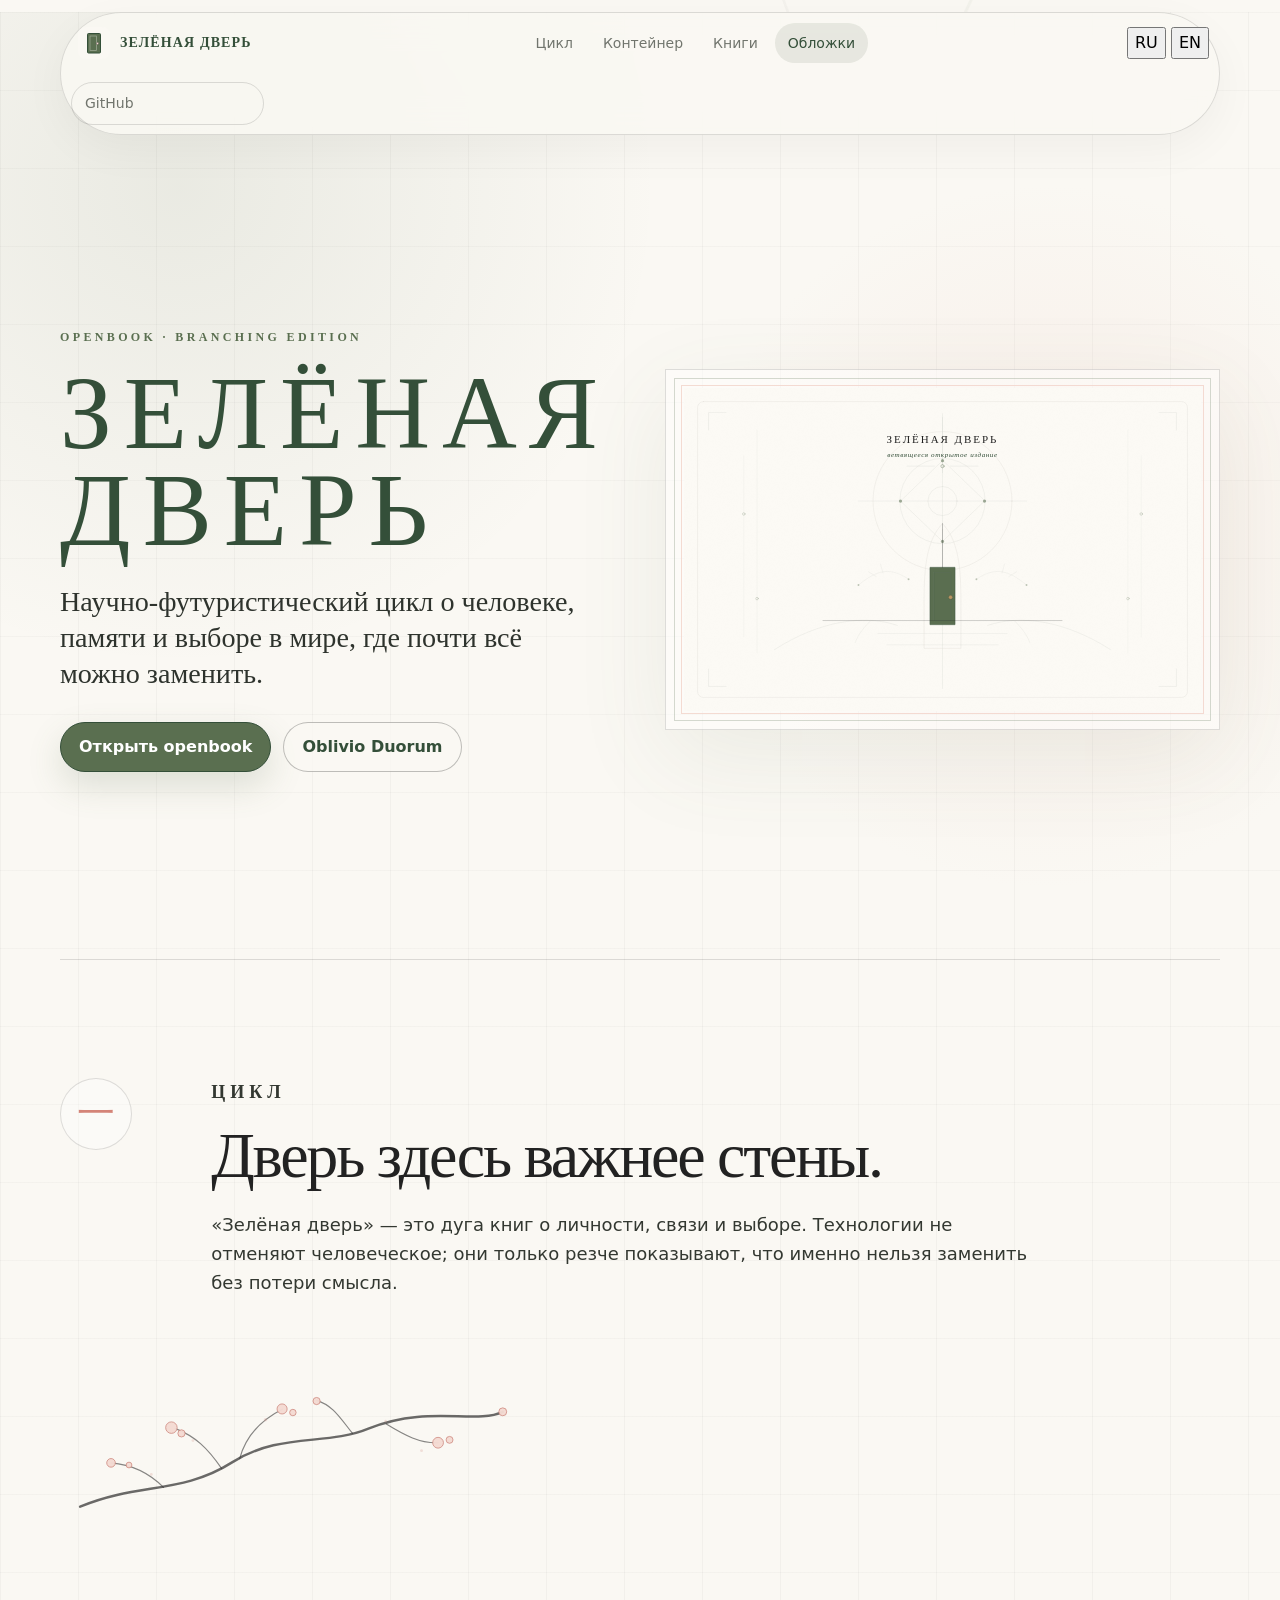
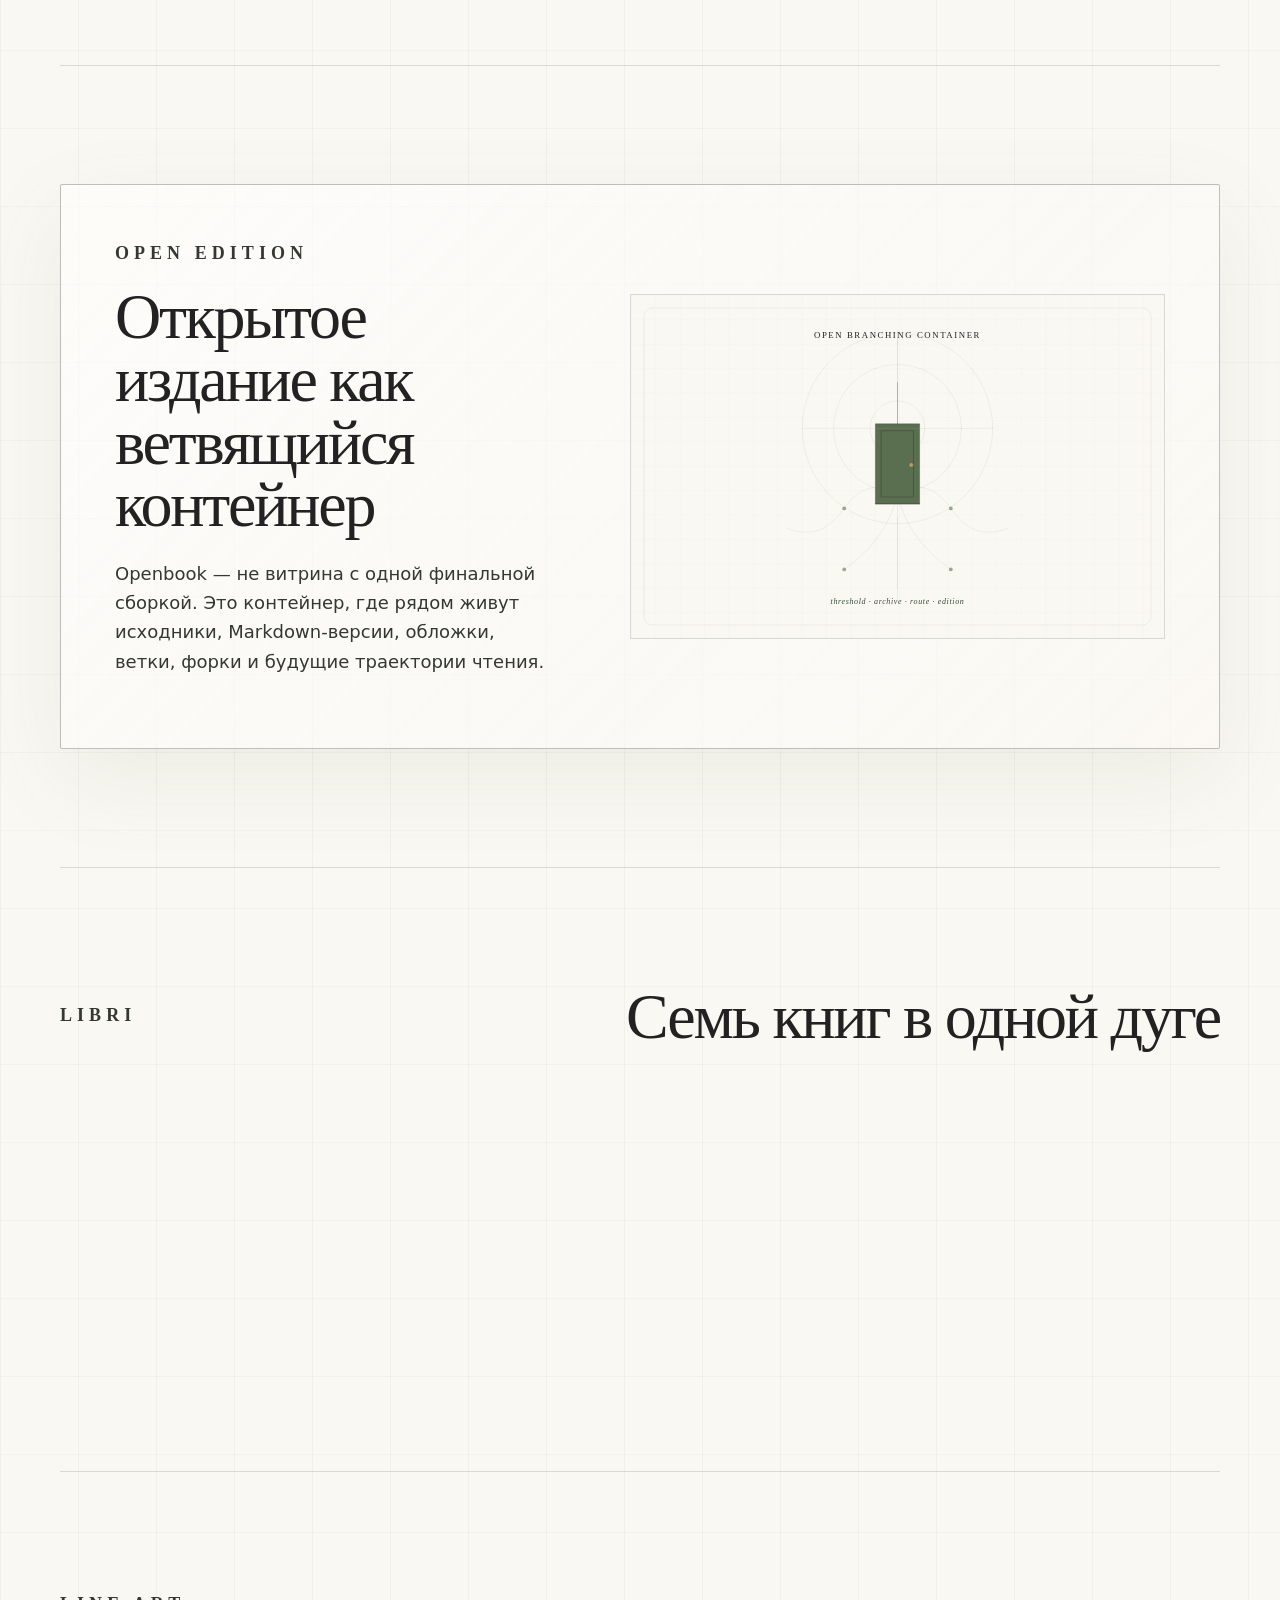
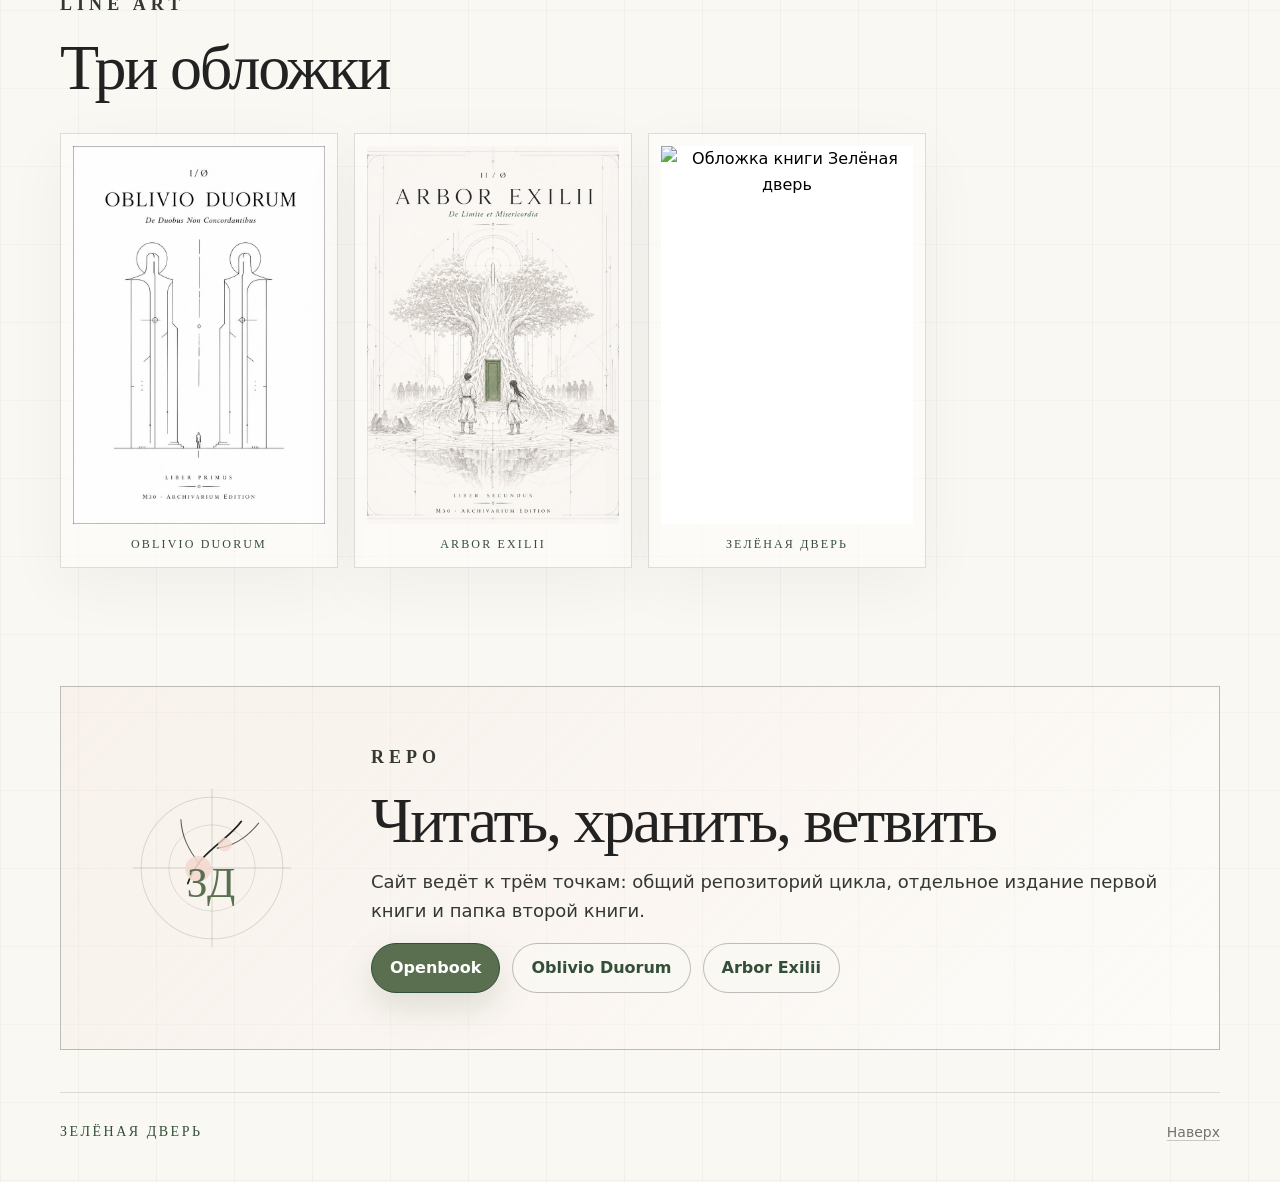
==== commit 3eae68df: "Add bilingual Green Door landing page" ====
--- a/docs/index.html
+++ b/docs/index.html
@@ -1,5 +1,5 @@
 <!doctype html>
-<html lang="ru">
+<html lang="ru" data-lang="ru">
 <head>
   <meta charset="utf-8">
   <meta name="viewport" content="width=device-width, initial-scale=1">
@@ -14,19 +14,23 @@
   <link rel="stylesheet" href="styles.css">
 </head>
 <body>
-  <a class="skip-link" href="#main">Перейти к содержанию</a>
+  <a class="skip-link" href="#main" data-i18n="skip">Перейти к содержанию</a>
 
   <header class="site-header" data-header>
-    <a class="brand" href="#top" aria-label="ЗЕЛЁНАЯ ДВЕРЬ — наверх">
+    <a class="brand" href="#top" aria-label="ЗЕЛЁНАЯ ДВЕРЬ — наверх" data-i18n-aria="brandAria">
       <img src="assets/favicon.svg" width="32" height="32" alt="" aria-hidden="true">
-      <span>ЗЕЛЁНАЯ ДВЕРЬ</span>
+      <span data-i18n="brand">ЗЕЛЁНАЯ ДВЕРЬ</span>
     </a>
-    <nav class="main-nav" aria-label="Навигация">
-      <a href="#cycle">Цикл</a>
-      <a href="#container">Контейнер</a>
-      <a href="#books">Книги</a>
-      <a href="#covers">Обложки</a>
+    <nav class="main-nav" aria-label="Навигация" data-i18n-aria="navAria">
+      <a href="#cycle" data-i18n="navCycle">Цикл</a>
+      <a href="#container" data-i18n="navContainer">Контейнер</a>
+      <a href="#books" data-i18n="navBooks">Книги</a>
+      <a href="#covers" data-i18n="navCovers">Обложки</a>
     </nav>
+    <div class="lang-switch" role="group" aria-label="Переключение языка" data-i18n-aria="langAria">
+      <button type="button" data-lang-button="ru" aria-pressed="true">RU</button>
+      <button type="button" data-lang-button="en" aria-pressed="false">EN</button>
+    </div>
     <a class="header-link" href="https://github.com/antonkurenkov/openbook" target="_blank" rel="noreferrer">GitHub</a>
   </header>
 
@@ -34,25 +38,25 @@
     <section class="hero" id="top" aria-labelledby="hero-title">
       <div class="hero-copy reveal">
         <p class="eyebrow">OPENBOOK · BRANCHING EDITION</p>
-        <h1 id="hero-title">ЗЕЛЁНАЯ<br>ДВЕРЬ</h1>
-        <p class="hero-lead">Научно-футуристический цикл о человеке, памяти и выборе в мире, где почти всё можно заменить.</p>
-        <div class="hero-actions" aria-label="Основные ссылки">
-          <a class="button button-primary" href="https://github.com/antonkurenkov/openbook" target="_blank" rel="noreferrer">Открыть openbook</a>
-          <a class="button button-secondary" href="https://github.com/antonkurenkov/oblivio.duorum" target="_blank" rel="noreferrer">Первая книга</a>
+        <h1 id="hero-title" data-i18n="heroTitle">ЗЕЛЁНАЯ<br>ДВЕРЬ</h1>
+        <p class="hero-lead" data-i18n="heroLead">Научно-футуристический цикл о человеке, памяти и выборе в мире, где почти всё можно заменить.</p>
+        <div class="hero-actions" aria-label="Основные ссылки" data-i18n-aria="primaryLinksAria">
+          <a class="button button-primary" href="https://github.com/antonkurenkov/openbook" target="_blank" rel="noreferrer" data-i18n="ctaOpenbook">Открыть openbook</a>
+          <a class="button button-secondary" href="https://github.com/antonkurenkov/oblivio.duorum" target="_blank" rel="noreferrer">Oblivio Duorum</a>
         </div>
       </div>
 
       <figure class="hero-art reveal">
-        <img src="assets/brand/01-hero-threshold.svg" width="1600" height="1000" alt="Лайнарт-композиция: зелёная дверь, геометрия и порог">
+        <img src="assets/brand/01-hero-threshold.svg" width="1600" height="1000" alt="Лайнарт-композиция: зелёная дверь, геометрия и порог" data-i18n-alt="heroAlt">
       </figure>
     </section>
 
     <section class="section intro" id="cycle" aria-labelledby="cycle-title">
       <div class="section-mark">一</div>
       <div class="section-copy">
-        <p class="kicker">цикл</p>
-        <h2 id="cycle-title">Дверь здесь важнее стены.</h2>
-        <p>«Зелёная дверь» — это дуга книг о личности, связи и выборе. Технологии не отменяют человеческое; они только резче показывают, что именно нельзя заменить без потери смысла.</p>
+        <p class="kicker" data-i18n="cycleKicker">цикл</p>
+        <h2 id="cycle-title" data-i18n="cycleTitle">Дверь здесь важнее стены.</h2>
+        <p data-i18n="cycleText">«Зелёная дверь» — это дуга книг о личности, связи и выборе. Технологии не отменяют человеческое; они только резче показывают, что именно нельзя заменить без потери смысла.</p>
       </div>
       <img class="branch branch-one" src="assets/ui/branch-peach.svg" width="640" height="210" alt="" aria-hidden="true">
     </section>
@@ -61,37 +65,37 @@
       <div class="container-panel reveal">
         <div>
           <p class="kicker">open edition</p>
-          <h2 id="container-title">Открытое издание как ветвящийся контейнер</h2>
-          <p>Openbook — не витрина с одной финальной сборкой. Это контейнер, где рядом живут исходники, Markdown-версии, обложки, ветки, форки и будущие траектории чтения.</p>
+          <h2 id="container-title" data-i18n="containerTitle">Открытое издание как ветвящийся контейнер</h2>
+          <p data-i18n="containerText">Openbook — не витрина с одной финальной сборкой. Это контейнер, где рядом живут исходники, Markdown-версии, обложки, ветки, форки и будущие траектории чтения.</p>
         </div>
-        <img src="assets/brand/02-hero-branching-container.svg" width="1400" height="900" loading="lazy" alt="Абстрактная схема ветвящегося контейнера">
+        <img src="assets/brand/02-hero-branching-container.svg" width="1400" height="900" loading="lazy" alt="Абстрактная схема ветвящегося контейнера" data-i18n-alt="containerAlt">
       </div>
     </section>
 
     <section class="section books" id="books" aria-labelledby="books-title">
       <div class="section-heading">
         <p class="kicker">libri</p>
-        <h2 id="books-title">Семь книг в одной дуге</h2>
+        <h2 id="books-title" data-i18n="booksTitle">Семь книг в одной дуге</h2>
       </div>
 
       <div class="book-list">
         <article class="book-card reveal">
           <span>I / Ø</span>
           <h3>OBLIVIO DUORUM</h3>
-          <p>Архив, память, стёртые связи и первая дверь в корпус цикла.</p>
-          <a href="https://github.com/antonkurenkov/oblivio.duorum" target="_blank" rel="noreferrer">Открыть</a>
+          <p data-i18n="bookOneText">Архив, память, стёртые связи и первая дверь в корпус цикла.</p>
+          <a href="https://github.com/antonkurenkov/oblivio.duorum" target="_blank" rel="noreferrer" data-i18n="openLink">Открыть</a>
         </article>
         <article class="book-card reveal">
           <span>II / Ø</span>
           <h3>ARBOR EXILII</h3>
-          <p>Дерево изгнания, предел милосердия и дверь как ответственность.</p>
-          <a href="https://github.com/antonkurenkov/openbook" target="_blank" rel="noreferrer">Openbook</a>
+          <p data-i18n="bookTwoText">Дерево изгнания, предел милосердия и дверь как ответственность.</p>
+          <a href="https://github.com/antonkurenkov/openbook/tree/main/2" target="_blank" rel="noreferrer" data-i18n="openLink">Открыть</a>
         </article>
         <article class="book-card reveal">
-          <span>III–VII</span>
-          <h3>ДАЛЬНЕЙШИЕ ВЕТВИ</h3>
-          <p>Продолжения остаются частью контейнера: они могут уточняться, ветвиться и пересобираться.</p>
-          <a href="https://github.com/antonkurenkov/openbook" target="_blank" rel="noreferrer">Репозиторий</a>
+          <span>IV / Ø</span>
+          <h3 data-i18n="bookFourTitle">ЗЕЛЁНАЯ ДВЕРЬ</h3>
+          <p data-i18n="bookFourText">Книга-порог: точка, где частная память, ветка архива и выбор сходятся в один знак.</p>
+          <a href="https://github.com/antonkurenkov/openbook" target="_blank" rel="noreferrer" data-i18n="repoLink">Репозиторий</a>
         </article>
       </div>
     </section>
@@ -99,34 +103,27 @@
     <section class="section covers" id="covers" aria-labelledby="covers-title">
       <div class="section-heading compact">
         <p class="kicker">line art</p>
-        <h2 id="covers-title">Обложки и знаки</h2>
-        <p>Первый экран оставлен спокойным: дверь, рамка, линия. Более насыщенные образы вынесены ниже — как страницы архива, а не как ударный баннер.</p>
+        <h2 id="covers-title" data-i18n="coversTitle">Три обложки</h2>
       </div>
 
-      <div class="cover-grid">
+      <div class="cover-grid cover-grid-three">
         <figure class="cover-tile reveal">
-          <button class="image-button" type="button" data-lightbox="assets/images/oblivio-duorum-lineart.jpg" aria-label="Открыть Oblivio Duorum крупно">
-            <img src="assets/images/oblivio-duorum-lineart.jpg" width="760" height="1140" loading="lazy" alt="Обложка Oblivio Duorum в чёрно-белом лайнарт-стиле">
+          <button class="image-button" type="button" data-lightbox="assets/images/oblivio-duorum-lineart.jpg" aria-label="Открыть Oblivio Duorum крупно" data-i18n-aria="coverOneAria">
+            <img src="assets/images/oblivio-duorum-lineart.jpg" width="760" height="1140" loading="lazy" alt="Обложка Oblivio Duorum в чёрно-белом лайнарт-стиле" data-i18n-alt="coverOneAlt">
           </button>
           <figcaption>OBLIVIO DUORUM</figcaption>
         </figure>
         <figure class="cover-tile reveal featured-cover">
-          <button class="image-button" type="button" data-lightbox="assets/images/arbor-exilii-lineart.jpg" aria-label="Открыть Arbor Exilii крупно">
-            <img src="assets/images/arbor-exilii-lineart.jpg" width="900" height="1272" loading="lazy" alt="Обложка Arbor Exilii в высоком ключе">
+          <button class="image-button" type="button" data-lightbox="assets/images/arbor-exilii-lineart.jpg" aria-label="Открыть Arbor Exilii крупно" data-i18n-aria="coverTwoAria">
+            <img src="assets/images/arbor-exilii-lineart.jpg" width="900" height="1272" loading="lazy" alt="Обложка Arbor Exilii в высоком ключе" data-i18n-alt="coverTwoAlt">
           </button>
           <figcaption>ARBOR EXILII</figcaption>
         </figure>
         <figure class="cover-tile reveal">
-          <button class="image-button" type="button" data-lightbox="assets/images/gate-lineart.jpg" aria-label="Открыть архитектурный знак крупно">
-            <img src="assets/images/gate-lineart.jpg" width="720" height="1018" loading="lazy" alt="Архитектурный знак порога в лайнарт-стиле">
+          <button class="image-button" type="button" data-lightbox="https://raw.githubusercontent.com/antonkurenkov/openbook/main/cover.png" aria-label="Открыть обложку Зелёной двери крупно" data-i18n-aria="coverFourAria">
+            <img src="https://raw.githubusercontent.com/antonkurenkov/openbook/main/cover.png" width="900" height="1272" loading="lazy" alt="Обложка книги Зелёная дверь" data-i18n-alt="coverFourAlt">
           </button>
-          <figcaption>ПОРОГ</figcaption>
-        </figure>
-        <figure class="cover-tile reveal wide-cover">
-          <button class="image-button" type="button" data-lightbox="assets/images/tree-door-lineart.jpg" aria-label="Открыть символ дерева и двери крупно">
-            <img src="assets/images/tree-door-lineart.jpg" width="1200" height="1200" loading="lazy" alt="Дерево и зелёная дверь, вынесенные в раздел обложек">
-          </button>
-          <figcaption>ВЕТВЛЕНИЕ</figcaption>
+          <figcaption data-i18n="coverFourCaption">ЗЕЛЁНАЯ ДВЕРЬ</figcaption>
         </figure>
       </div>
     </section>
@@ -135,23 +132,24 @@
       <img src="assets/ui/seal-peach.svg" width="220" height="220" loading="lazy" alt="" aria-hidden="true">
       <div>
         <p class="kicker">repo</p>
-        <h2 id="final-title">Читать, хранить, ветвить</h2>
-        <p>Сайт ведёт к двум точкам: общий репозиторий цикла и отдельное издание первой книги.</p>
+        <h2 id="final-title" data-i18n="finalTitle">Читать, хранить, ветвить</h2>
+        <p data-i18n="finalText">Сайт ведёт к трём точкам: общий репозиторий цикла, отдельное издание первой книги и папка второй книги.</p>
         <div class="hero-actions">
           <a class="button button-primary" href="https://github.com/antonkurenkov/openbook" target="_blank" rel="noreferrer">Openbook</a>
           <a class="button button-secondary" href="https://github.com/antonkurenkov/oblivio.duorum" target="_blank" rel="noreferrer">Oblivio Duorum</a>
+          <a class="button button-secondary" href="https://github.com/antonkurenkov/openbook/tree/main/2" target="_blank" rel="noreferrer">Arbor Exilii</a>
         </div>
       </div>
     </section>
   </main>
 
   <footer class="site-footer">
-    <span>ЗЕЛЁНАЯ ДВЕРЬ</span>
-    <a href="#top">Наверх</a>
+    <span data-i18n="brand">ЗЕЛЁНАЯ ДВЕРЬ</span>
+    <a href="#top" data-i18n="toTop">Наверх</a>
   </footer>
 
-  <dialog class="lightbox" data-lightbox-dialog aria-label="Просмотр изображения">
-    <button class="lightbox-close" type="button" data-lightbox-close aria-label="Закрыть">×</button>
+  <dialog class="lightbox" data-lightbox-dialog aria-label="Просмотр изображения" data-i18n-aria="lightboxAria">
+    <button class="lightbox-close" type="button" data-lightbox-close aria-label="Закрыть" data-i18n-aria="closeAria">×</button>
     <img data-lightbox-image alt="">
   </dialog>
 
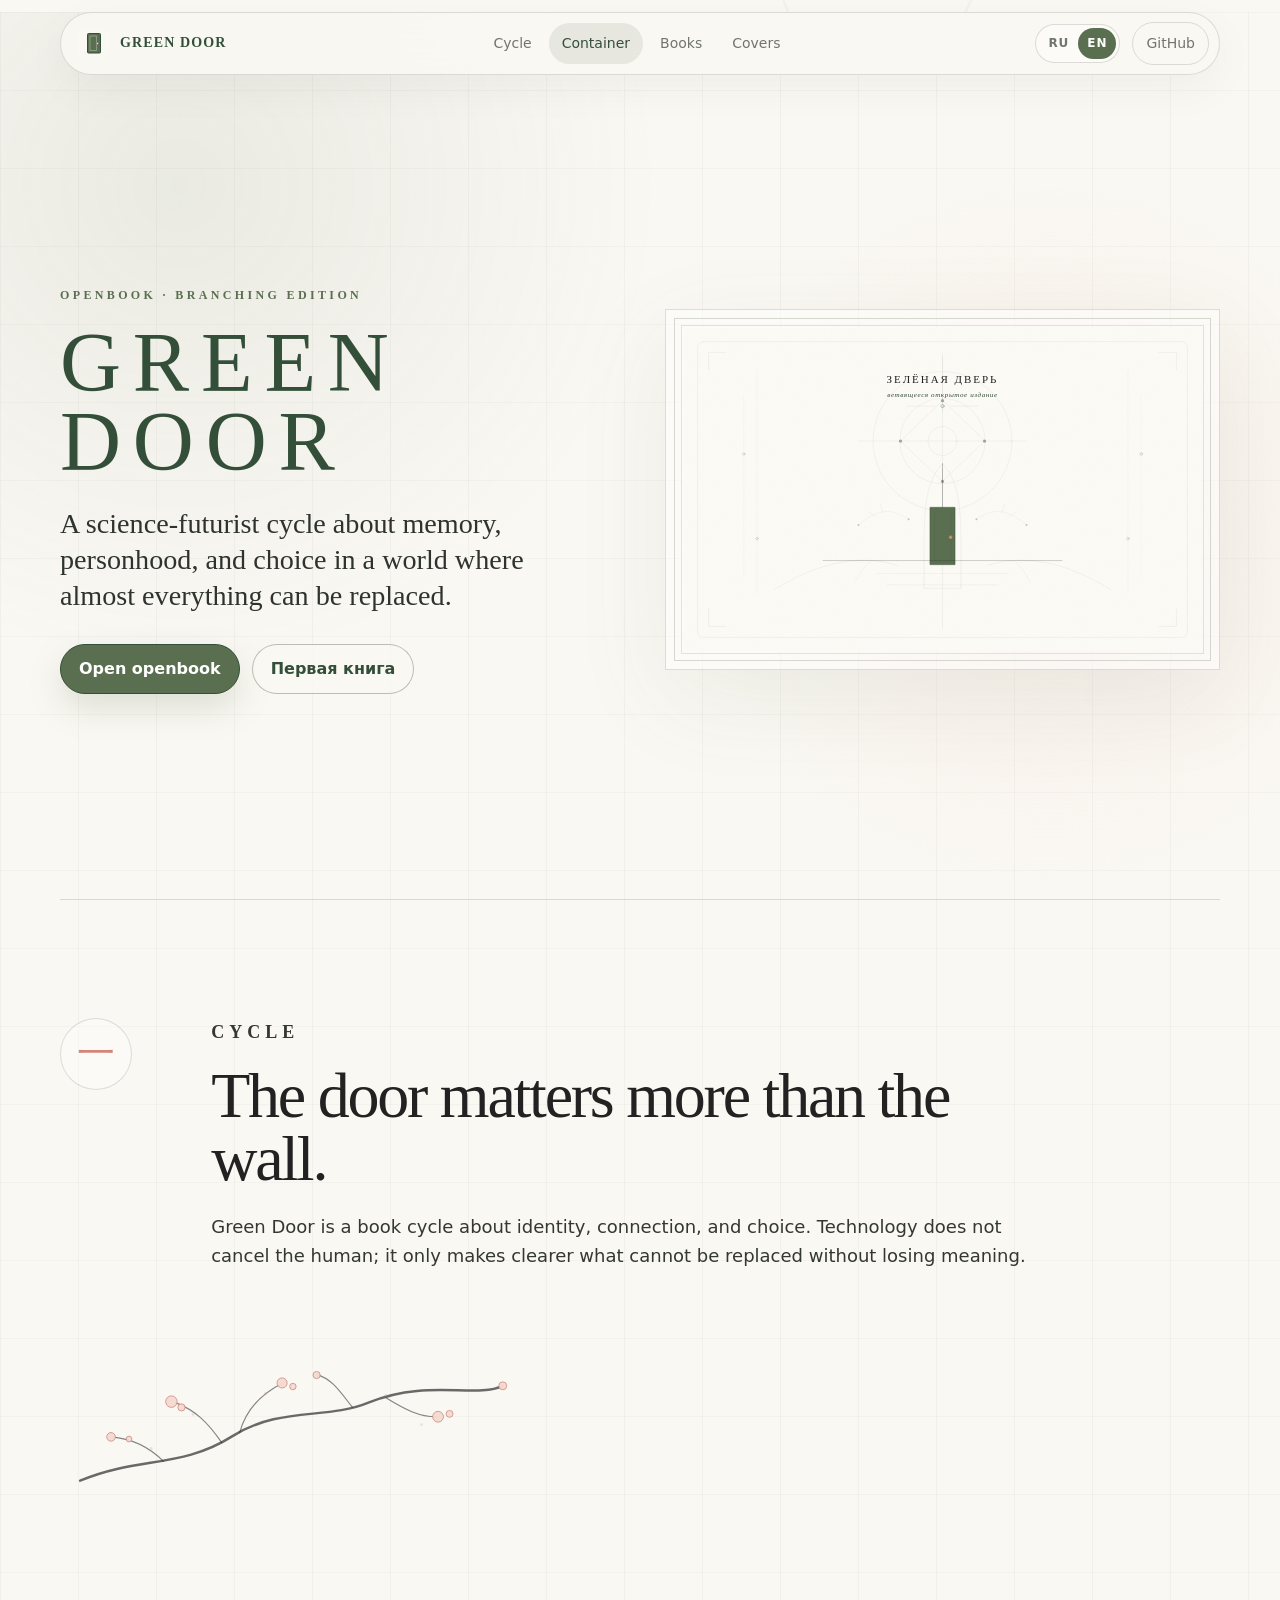
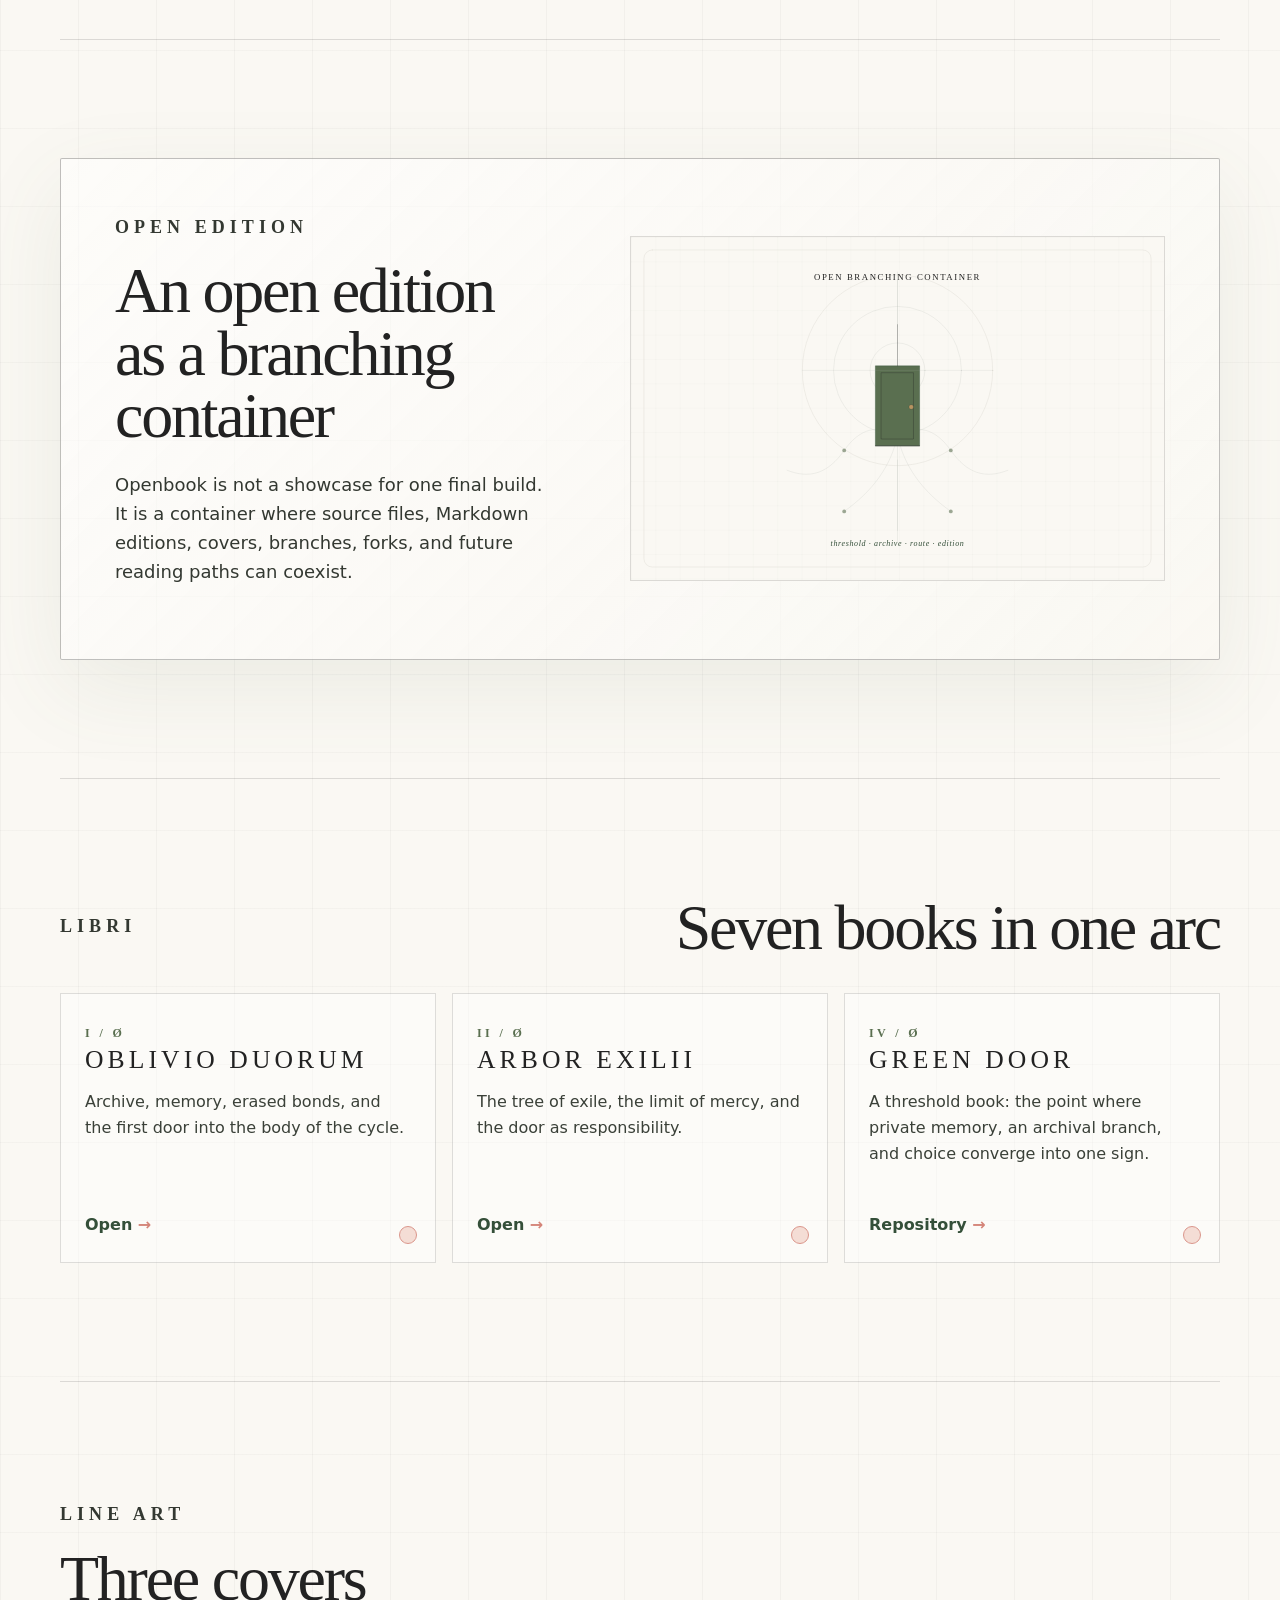
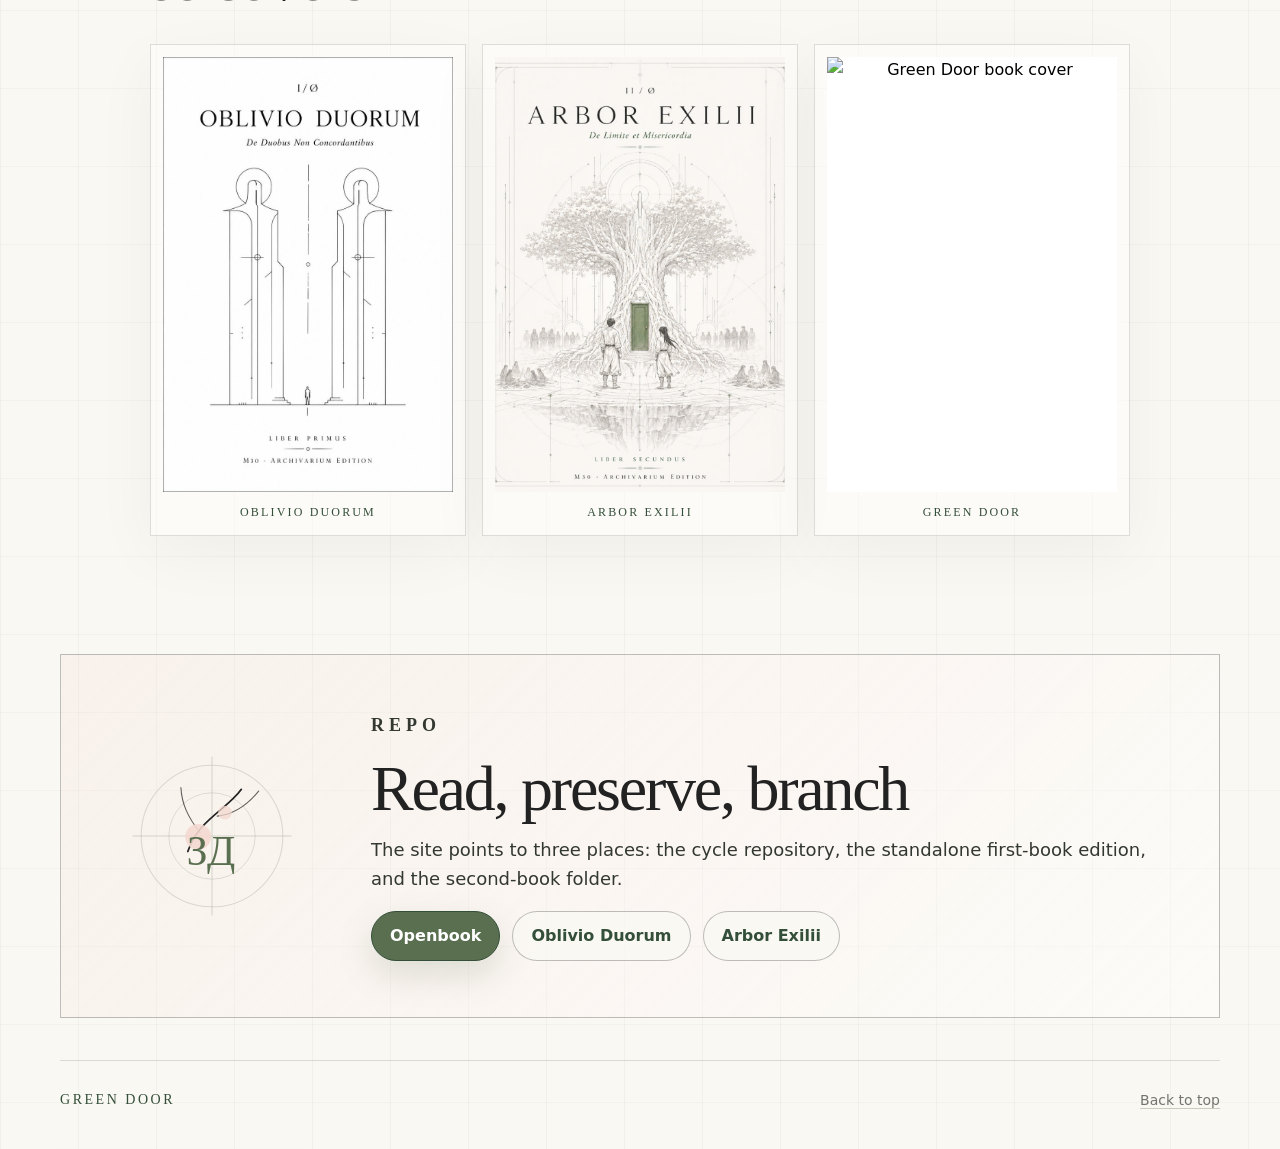
==== commit e8568a75: "docs" ====
--- a/docs/index.html
+++ b/docs/index.html
@@ -42,7 +42,7 @@
         <p class="hero-lead" data-i18n="heroLead">Научно-футуристический цикл о человеке, памяти и выборе в мире, где почти всё можно заменить.</p>
         <div class="hero-actions" aria-label="Основные ссылки" data-i18n-aria="primaryLinksAria">
           <a class="button button-primary" href="https://github.com/antonkurenkov/openbook" target="_blank" rel="noreferrer" data-i18n="ctaOpenbook">Открыть openbook</a>
-          <a class="button button-secondary" href="https://github.com/antonkurenkov/oblivio.duorum" target="_blank" rel="noreferrer">Oblivio Duorum</a>
+          <a class="button button-secondary" href="https://github.com/antonkurenkov/oblivio.duorum" target="_blank" rel="noreferrer">Первая книга</a>
         </div>
       </div>
 
--- a/docs/styles.css
+++ b/docs/styles.css
@@ -68,9 +68,9 @@
   top: 12px;
   z-index: 20;
   display: grid;
-  grid-template-columns: auto 1fr auto;
-  align-items: center;
-  gap: 18px;
+  grid-template-columns: auto 1fr auto auto;
+  align-items: center;
+  gap: 12px;
   width: min(var(--max), calc(100% - 28px));
   margin: 12px auto 0;
   padding: 9px 10px;
@@ -101,6 +101,27 @@
 }
 .main-nav a:hover, .main-nav a.is-active, .header-link:hover { background: var(--green-soft); color: var(--green-dark); }
 .header-link { border: 1px solid var(--line); }
+.lang-switch {
+  display: inline-flex;
+  align-items: center;
+  padding: 3px;
+  border: 1px solid var(--line);
+  border-radius: 999px;
+  background: rgba(255,255,255,.34);
+}
+.lang-switch button {
+  min-width: 38px;
+  padding: 6px 9px;
+  border: 0;
+  border-radius: 999px;
+  color: var(--muted);
+  background: transparent;
+  cursor: pointer;
+  font-size: 12px;
+  font-weight: 760;
+  letter-spacing: .08em;
+}
+.lang-switch button[aria-pressed="true"] { color: #fff; background: var(--green); }
 
 .hero, .section, .site-footer { width: min(var(--max), calc(100% - 28px)); margin-inline: auto; }
 .hero {
@@ -131,6 +152,7 @@
   line-height: .94;
   text-transform: uppercase;
 }
+html[data-lang="en"] h1 { font-size: clamp(42px, 6.6vw, 86px); letter-spacing: .14em; }
 .hero-lead {
   max-width: 650px;
   margin-bottom: 30px;
@@ -256,6 +278,7 @@
   gap: 16px;
   align-items: start;
 }
+.cover-grid-three { grid-template-columns: repeat(3, minmax(0, 1fr)); max-width: 980px; margin-inline: auto; }
 .cover-tile {
   margin: 0;
   padding: 12px;
@@ -265,6 +288,7 @@
 }
 .cover-tile img { width: 100%; aspect-ratio: 2 / 3; object-fit: cover; background: white; }
 .featured-cover { transform: translateY(28px); }
+.cover-grid-three .featured-cover { transform: translateY(18px); }
 .wide-cover { transform: translateY(-12px); }
 .cover-tile figcaption {
   margin-top: 11px;
@@ -327,23 +351,24 @@
 .reveal.is-visible { opacity: 1; transform: translateY(0); }
 
 @media (max-width: 920px) {
-  .site-header { grid-template-columns: 1fr auto; border-radius: 28px; }
-  .main-nav { grid-column: 1 / -1; justify-content: flex-start; overflow-x: auto; padding: 0 4px 4px; }
+  .site-header { grid-template-columns: 1fr auto auto; border-radius: 28px; }
+  .main-nav { grid-column: 1 / -1; grid-row: 2; justify-content: flex-start; overflow-x: auto; padding: 0 4px 4px; }
   .hero, .container-panel, .final-cta { grid-template-columns: 1fr; }
   .hero { min-height: auto; padding-top: 54px; }
   .hero-art { max-width: 680px; }
   .intro { grid-template-columns: 1fr; }
   .book-list { grid-template-columns: 1fr; }
   .book-card { min-height: 220px; }
-  .cover-grid { grid-template-columns: repeat(2, minmax(0, 1fr)); }
-  .featured-cover, .wide-cover { transform: none; }
+  .cover-grid, .cover-grid-three { grid-template-columns: repeat(2, minmax(0, 1fr)); }
+  .featured-cover, .wide-cover, .cover-grid-three .featured-cover { transform: none; }
 }
 @media (max-width: 560px) {
   .brand { font-size: 12px; letter-spacing: .05em; }
   .header-link { display: none; }
   h1 { font-size: clamp(43px, 13vw, 68px); letter-spacing: .07em; }
+  html[data-lang="en"] h1 { font-size: clamp(38px, 11vw, 58px); }
   .hero-lead { font-size: 20px; }
-  .cover-grid { grid-template-columns: 1fr; }
+  .cover-grid, .cover-grid-three { grid-template-columns: 1fr; }
   .site-footer { flex-direction: column; }
 }
 @media (prefers-reduced-motion: reduce) {
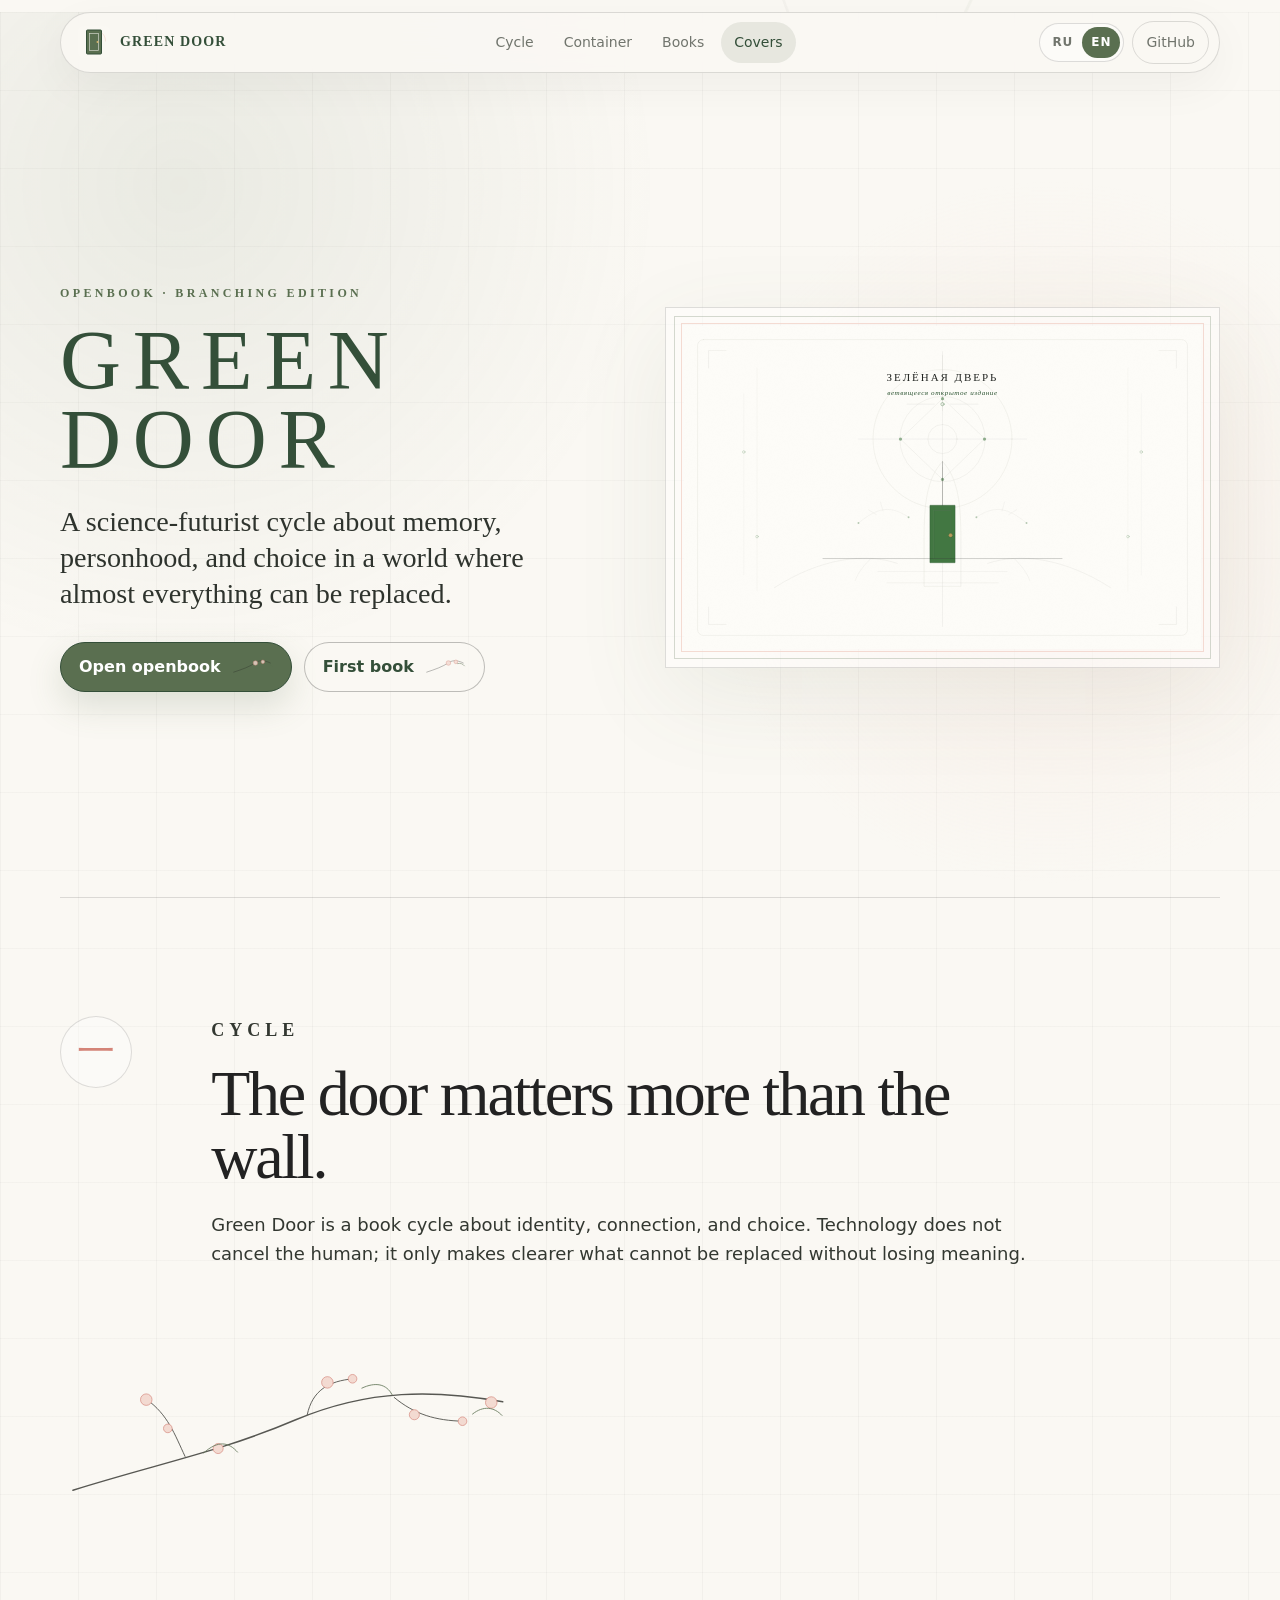
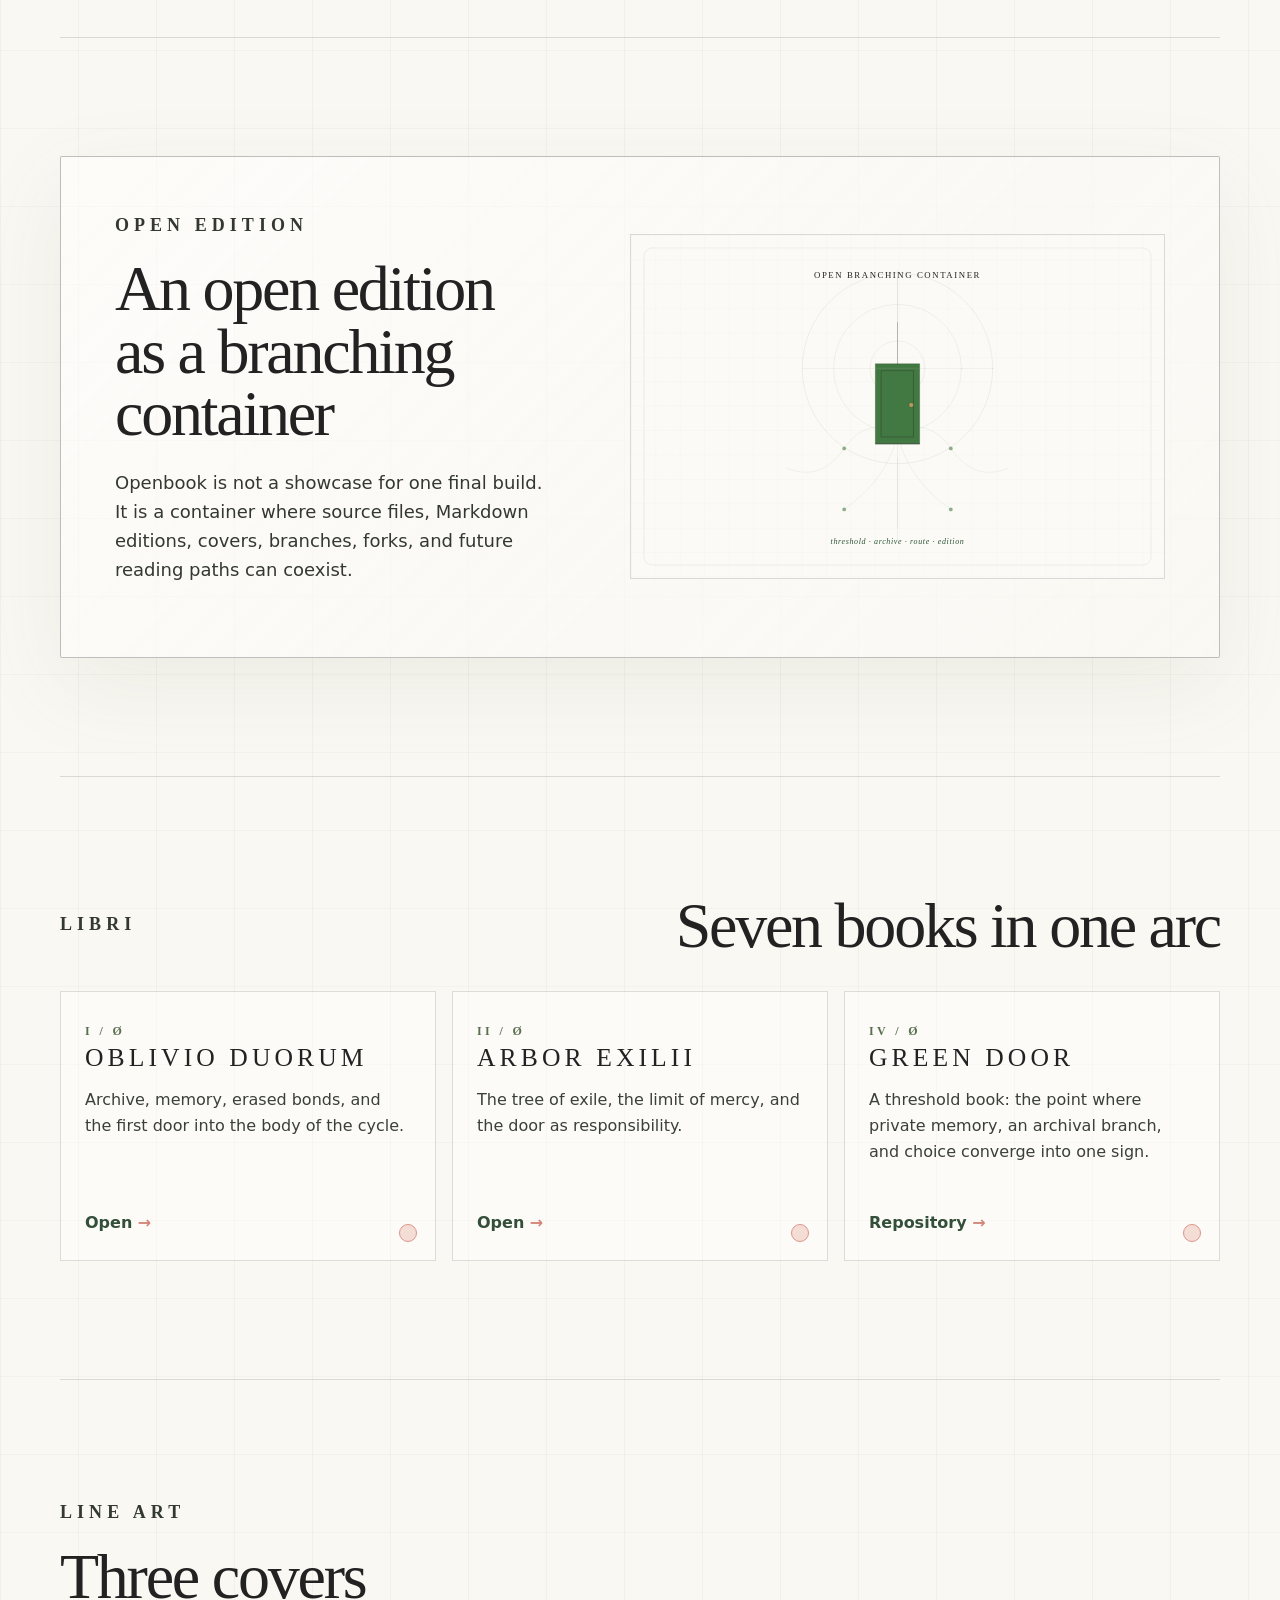
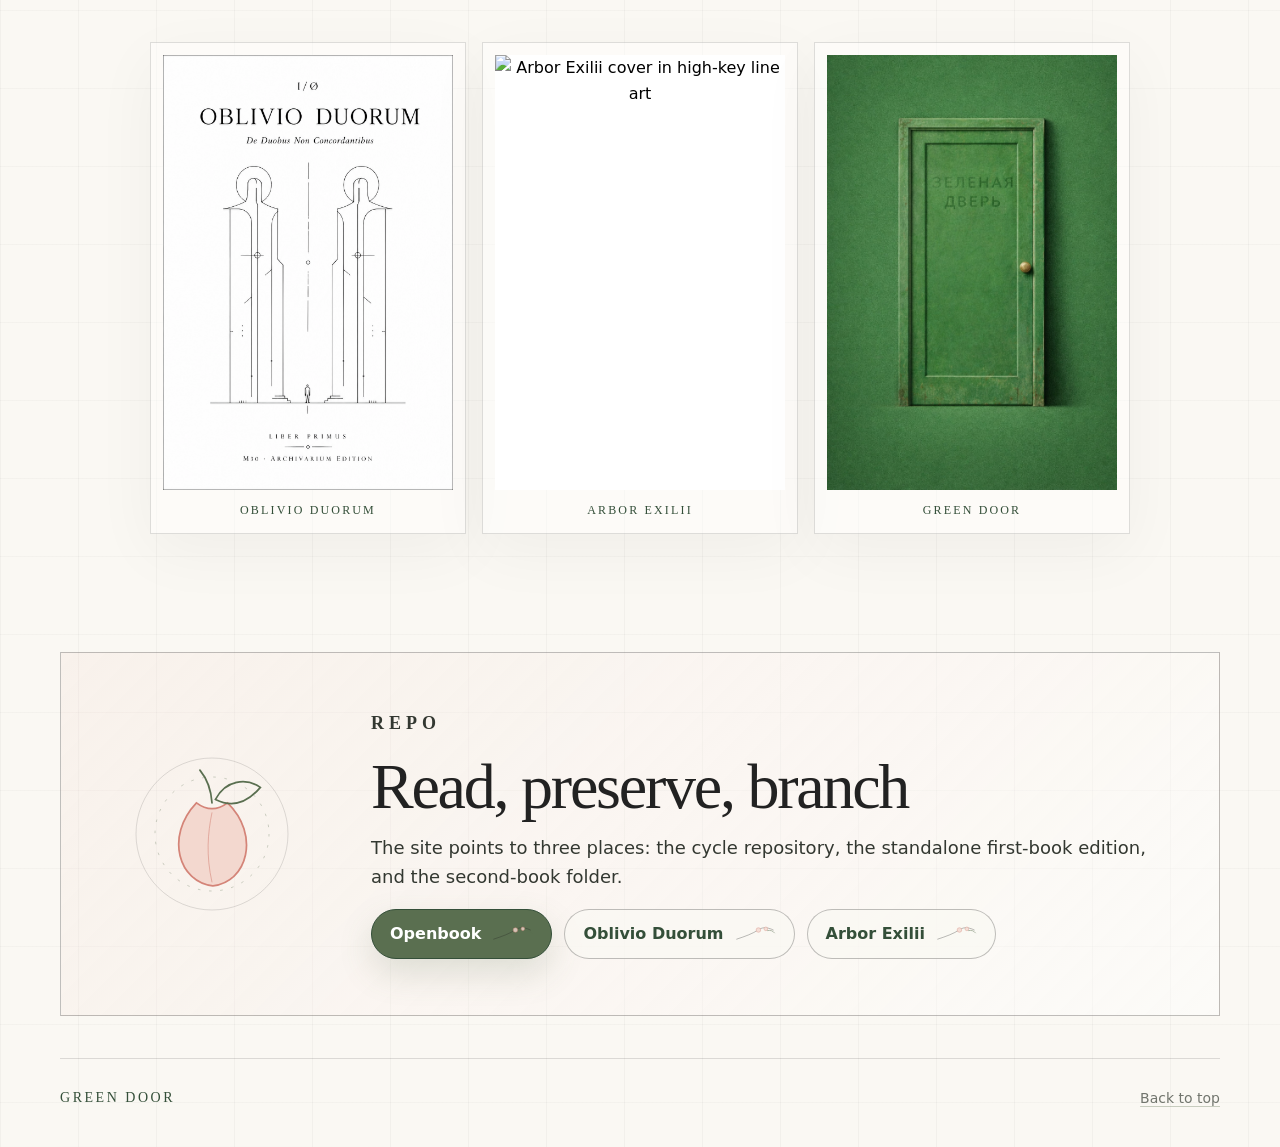
==== commit 6bb24d67: "docs" ====
--- a/docs/index.html
+++ b/docs/index.html
@@ -2,14 +2,14 @@
 <html lang="ru" data-lang="ru">
 <head>
   <meta charset="utf-8">
-  <meta name="viewport" content="width=device-width, initial-scale=1">
+  <meta name="viewport" content="width=device-width, initial-scale=1, viewport-fit=cover">
   <title>ЗЕЛЁНАЯ ДВЕРЬ — openbook</title>
   <meta name="description" content="Сайт открытого цикла «Зелёная дверь»: книги, обложки, ветвящееся издание и репозиторий openbook.">
   <meta name="theme-color" content="#FAF8F3">
   <meta property="og:title" content="ЗЕЛЁНАЯ ДВЕРЬ">
   <meta property="og:description" content="Открытое издание, тонкая графика и ветвящийся контейнер книг.">
   <meta property="og:type" content="website">
-  <meta property="og:image" content="assets/images/arbor-exilii-lineart.jpg">
+  <meta property="og:image" content="assets/images/arbor-exilii-lineart.png">
   <link rel="icon" href="assets/favicon.svg" type="image/svg+xml">
   <link rel="stylesheet" href="styles.css">
 </head>
@@ -42,7 +42,7 @@
         <p class="hero-lead" data-i18n="heroLead">Научно-футуристический цикл о человеке, памяти и выборе в мире, где почти всё можно заменить.</p>
         <div class="hero-actions" aria-label="Основные ссылки" data-i18n-aria="primaryLinksAria">
           <a class="button button-primary" href="https://github.com/antonkurenkov/openbook" target="_blank" rel="noreferrer" data-i18n="ctaOpenbook">Открыть openbook</a>
-          <a class="button button-secondary" href="https://github.com/antonkurenkov/oblivio.duorum" target="_blank" rel="noreferrer">Первая книга</a>
+          <a class="button button-secondary" href="https://github.com/antonkurenkov/oblivio.duorum" target="_blank" rel="noreferrer" data-i18n="ctaFirstBook">Первая книга</a>
         </div>
       </div>
 
@@ -52,13 +52,13 @@
     </section>
 
     <section class="section intro" id="cycle" aria-labelledby="cycle-title">
-      <div class="section-mark">一</div>
+      <div class="section-mark" aria-hidden="true">一</div>
       <div class="section-copy">
         <p class="kicker" data-i18n="cycleKicker">цикл</p>
         <h2 id="cycle-title" data-i18n="cycleTitle">Дверь здесь важнее стены.</h2>
         <p data-i18n="cycleText">«Зелёная дверь» — это дуга книг о личности, связи и выборе. Технологии не отменяют человеческое; они только резче показывают, что именно нельзя заменить без потери смысла.</p>
       </div>
-      <img class="branch branch-one" src="assets/ui/branch-peach.svg" width="640" height="210" alt="" aria-hidden="true">
+      <img class="branch branch-one" src="assets/ui/branch-peach.svg" width="640" height="210" alt="" aria-hidden="true" loading="lazy">
     </section>
 
     <section class="section container-section" id="container" aria-labelledby="container-title">
@@ -108,20 +108,20 @@
 
       <div class="cover-grid cover-grid-three">
         <figure class="cover-tile reveal">
-          <button class="image-button" type="button" data-lightbox="assets/images/oblivio-duorum-lineart.jpg" aria-label="Открыть Oblivio Duorum крупно" data-i18n-aria="coverOneAria">
-            <img src="assets/images/oblivio-duorum-lineart.jpg" width="760" height="1140" loading="lazy" alt="Обложка Oblivio Duorum в чёрно-белом лайнарт-стиле" data-i18n-alt="coverOneAlt">
+          <button class="image-button" type="button" data-lightbox="assets/images/oblivio-duorum-lineart.png" aria-label="Открыть Oblivio Duorum крупно" data-i18n-aria="coverOneAria">
+            <img src="assets/images/oblivio-duorum-lineart.png" width="760" height="1140" loading="lazy" alt="Обложка Oblivio Duorum в чёрно-белом лайнарт-стиле" data-i18n-alt="coverOneAlt">
           </button>
           <figcaption>OBLIVIO DUORUM</figcaption>
         </figure>
         <figure class="cover-tile reveal featured-cover">
-          <button class="image-button" type="button" data-lightbox="assets/images/arbor-exilii-lineart.jpg" aria-label="Открыть Arbor Exilii крупно" data-i18n-aria="coverTwoAria">
-            <img src="assets/images/arbor-exilii-lineart.jpg" width="900" height="1272" loading="lazy" alt="Обложка Arbor Exilii в высоком ключе" data-i18n-alt="coverTwoAlt">
+          <button class="image-button" type="button" data-lightbox="assets/images/arbor-exilii-lineart.png" aria-label="Открыть Arbor Exilii крупно" data-i18n-aria="coverTwoAria">
+            <img src="assets/images/arbor-exilii-lineart.png" width="900" height="1272" loading="lazy" alt="Обложка Arbor Exilii в высоком ключе" data-i18n-alt="coverTwoAlt">
           </button>
           <figcaption>ARBOR EXILII</figcaption>
         </figure>
         <figure class="cover-tile reveal">
-          <button class="image-button" type="button" data-lightbox="https://raw.githubusercontent.com/antonkurenkov/openbook/main/cover.png" aria-label="Открыть обложку Зелёной двери крупно" data-i18n-aria="coverFourAria">
-            <img src="https://raw.githubusercontent.com/antonkurenkov/openbook/main/cover.png" width="900" height="1272" loading="lazy" alt="Обложка книги Зелёная дверь" data-i18n-alt="coverFourAlt">
+          <button class="image-button" type="button" data-lightbox="assets/images/green-door-cover.jpg" aria-label="Открыть обложку Зелёной двери крупно" data-i18n-aria="coverFourAria">
+            <img src="assets/images/green-door-cover.jpg" width="900" height="1272" loading="lazy" alt="Обложка книги Зелёная дверь" data-i18n-alt="coverFourAlt">
           </button>
           <figcaption data-i18n="coverFourCaption">ЗЕЛЁНАЯ ДВЕРЬ</figcaption>
         </figure>
--- a/docs/styles.css
+++ b/docs/styles.css
@@ -11,6 +11,7 @@
   --peach: #F3D8CF;
   --peach-strong: #D48478;
   --max: 1160px;
+  --safe-x: clamp(18px, 5vw, 42px);
   --serif: Georgia, "Times New Roman", Times, serif;
   --mono-serif: Consolas, "Times New Roman", Georgia, serif;
   --sans: Inter, ui-sans-serif, system-ui, -apple-system, BlinkMacSystemFont, "Segoe UI", sans-serif;
@@ -18,10 +19,11 @@
 }
 
 *, *::before, *::after { box-sizing: border-box; }
-html { scroll-behavior: smooth; background: var(--paper); }
+html { min-width: 320px; overflow-x: clip; scroll-behavior: smooth; background: var(--paper); }
 body {
   min-width: 320px;
   margin: 0;
+  overflow-x: clip;
   color: var(--ink);
   font-family: var(--sans);
   line-height: 1.62;
@@ -49,310 +51,107 @@
 a { color: inherit; text-underline-offset: .22em; text-decoration-color: rgba(90, 111, 80, .32); }
 a:hover { color: var(--green-dark); }
 button { font: inherit; }
-
-.skip-link {
-  position: fixed;
-  left: 14px;
-  top: 14px;
-  z-index: 50;
-  transform: translateY(-180%);
-  padding: 10px 14px;
-  border: 1px solid var(--green);
-  border-radius: 999px;
-  background: var(--paper);
-}
+h1, h2, h3, p { margin-top: 0; }
+section[id] { scroll-margin-top: 150px; }
+
+.skip-link { position: fixed; left: 14px; top: 14px; z-index: 50; transform: translateY(-180%); padding: 10px 14px; border: 1px solid var(--green); border-radius: 999px; background: var(--paper); }
 .skip-link:focus { transform: translateY(0); }
 
 .site-header {
   position: sticky;
-  top: 12px;
+  top: max(8px, env(safe-area-inset-top));
   z-index: 20;
   display: grid;
-  grid-template-columns: auto 1fr auto auto;
+  grid-template-columns: minmax(0, auto) minmax(240px, 1fr) auto auto;
   align-items: center;
-  gap: 12px;
+  gap: 8px;
   width: min(var(--max), calc(100% - 28px));
   margin: 12px auto 0;
-  padding: 9px 10px;
+  padding: 8px 10px;
   border: 1px solid var(--line);
   border-radius: 999px;
-  background: rgba(250, 248, 243, .86);
+  background: rgba(250, 248, 243, .9);
   backdrop-filter: blur(16px);
   box-shadow: 0 14px 45px rgba(34, 34, 34, .045);
 }
 .brand, .main-nav a, .header-link { text-decoration: none; border-radius: 999px; }
-.brand {
-  display: inline-flex;
-  align-items: center;
-  gap: 10px;
-  padding: 5px 12px 5px 7px;
-  color: var(--green-dark);
-  font-family: var(--mono-serif);
-  font-weight: 700;
-  letter-spacing: .08em;
-  font-size: 14px;
-}
-.brand img { width: 32px; height: 32px; }
-.main-nav { display: flex; justify-content: center; gap: 4px; }
-.main-nav a, .header-link {
-  padding: 9px 13px;
-  color: var(--muted);
-  font-size: 14px;
-}
+.brand { min-width: 0; display: inline-flex; align-items: center; gap: 10px; padding: 5px 12px 5px 7px; color: var(--green-dark); font-family: var(--mono-serif); font-weight: 700; letter-spacing: .08em; font-size: 14px; white-space: nowrap; }
+.brand span { min-width: 0; overflow: hidden; text-overflow: ellipsis; }
+.brand img { flex: 0 0 auto; width: 32px; height: 32px; }
+.main-nav { display: flex; justify-content: center; gap: 4px; min-width: 0; }
+.main-nav a, .header-link { display: inline-flex; align-items: center; justify-content: center; padding: 9px 13px; color: var(--muted); font-size: 14px; white-space: nowrap; }
 .main-nav a:hover, .main-nav a.is-active, .header-link:hover { background: var(--green-soft); color: var(--green-dark); }
 .header-link { border: 1px solid var(--line); }
-.lang-switch {
-  display: inline-flex;
-  align-items: center;
-  padding: 3px;
-  border: 1px solid var(--line);
-  border-radius: 999px;
-  background: rgba(255,255,255,.34);
-}
-.lang-switch button {
-  min-width: 38px;
-  padding: 6px 9px;
-  border: 0;
-  border-radius: 999px;
-  color: var(--muted);
-  background: transparent;
-  cursor: pointer;
-  font-size: 12px;
-  font-weight: 760;
-  letter-spacing: .08em;
-}
+.lang-switch { display: inline-flex; align-items: center; flex: 0 0 auto; padding: 3px; border: 1px solid var(--line); border-radius: 999px; background: rgba(255,255,255,.34); }
+.lang-switch button { min-width: 38px; padding: 6px 9px; border: 0; border-radius: 999px; color: var(--muted); background: transparent; cursor: pointer; font-size: 12px; font-weight: 760; letter-spacing: .08em; }
 .lang-switch button[aria-pressed="true"] { color: #fff; background: var(--green); }
 
-.hero, .section, .site-footer { width: min(var(--max), calc(100% - 28px)); margin-inline: auto; }
-.hero {
-  display: grid;
-  grid-template-columns: minmax(0, .88fr) minmax(360px, .94fr);
-  gap: clamp(32px, 7vw, 86px);
-  align-items: center;
-  min-height: calc(100svh - 76px);
-  padding: 76px 0 70px;
-}
-.eyebrow, .kicker, .book-card span {
-  margin: 0 0 18px;
-  color: var(--green);
-  font-family: var(--mono-serif);
-  font-size: 12px;
-  font-weight: 700;
-  letter-spacing: .28em;
-  text-transform: uppercase;
-}
-h1, h2, h3, p { margin-top: 0; }
-h1 {
-  margin-bottom: 24px;
-  color: var(--green-dark);
-  font-family: var(--mono-serif);
-  font-size: clamp(48px, 8.1vw, 104px);
-  font-weight: 500;
-  letter-spacing: .115em;
-  line-height: .94;
-  text-transform: uppercase;
-}
+.hero, .section, .site-footer { width: min(var(--max), calc(100% - (var(--safe-x) * 2))); max-width: var(--max); margin-inline: auto; }
+.hero { display: grid; grid-template-columns: minmax(0, .88fr) minmax(340px, .94fr); gap: clamp(32px, 7vw, 86px); align-items: center; min-height: calc(100svh - 76px); padding: 76px 0 70px; }
+.eyebrow, .kicker, .book-card span { margin: 0 0 18px; color: var(--green); font-family: var(--mono-serif); font-size: 12px; font-weight: 700; letter-spacing: .28em; text-transform: uppercase; }
+h1 { margin-bottom: 24px; color: var(--green-dark); font-family: var(--mono-serif); font-size: clamp(48px, 8.1vw, 104px); font-weight: 500; letter-spacing: .115em; line-height: .94; text-transform: uppercase; }
 html[data-lang="en"] h1 { font-size: clamp(42px, 6.6vw, 86px); letter-spacing: .14em; }
-.hero-lead {
-  max-width: 650px;
-  margin-bottom: 30px;
-  color: #2E332D;
-  font-family: var(--serif);
-  font-size: clamp(21px, 2.2vw, 31px);
-  line-height: 1.28;
-}
+.hero-lead { max-width: 650px; margin-bottom: 30px; color: #2E332D; font-family: var(--serif); font-size: clamp(21px, 2.2vw, 31px); line-height: 1.28; }
 .hero-actions { display: flex; flex-wrap: wrap; gap: 12px; }
-.button {
-  display: inline-flex;
-  align-items: center;
-  justify-content: center;
-  min-height: 46px;
-  padding: 11px 18px;
-  border-radius: 999px;
-  font-weight: 750;
-  text-decoration: none;
-  transition: transform .18s ease, background-color .18s ease, border-color .18s ease;
-}
+.button { position: relative; display: inline-flex; align-items: center; justify-content: center; min-height: 46px; padding: 11px 18px; border-radius: 999px; font-weight: 750; text-decoration: none; transition: transform .18s ease, background-color .18s ease, border-color .18s ease; }
+.button::after { content: ""; width: 42px; height: 18px; margin-left: 10px; background: url("assets/ui/peach-cta.svg") center / contain no-repeat; opacity: .8; }
 .button:hover { transform: translateY(-1px); }
 .button-primary { border: 1px solid var(--green-dark); background: var(--green); color: #fff; box-shadow: 0 14px 34px rgba(90,111,80,.18); }
 .button-primary:hover { color: #fff; background: var(--green-dark); }
 .button-secondary { border: 1px solid var(--line-strong); background: rgba(250,248,243,.72); color: var(--green-dark); }
 .button-secondary:hover { background: var(--green-soft); }
 
-.hero-art {
-  position: relative;
-  margin: 0;
-  padding: clamp(10px, 2vw, 18px);
-  border: 1px solid var(--line);
-  background: rgba(255,255,255,.42);
-  box-shadow: var(--shadow);
-}
-.hero-art::before, .hero-art::after {
-  content: "";
-  position: absolute;
-  pointer-events: none;
-  border: 1px solid rgba(90,111,80,.25);
-}
+.hero-art { position: relative; min-width: 0; margin: 0; padding: clamp(10px, 2vw, 18px); border: 1px solid var(--line); background: rgba(255,255,255,.42); box-shadow: var(--shadow); }
+.hero-art::before, .hero-art::after { content: ""; position: absolute; pointer-events: none; border: 1px solid rgba(90,111,80,.25); }
 .hero-art::before { inset: 8px; }
 .hero-art::after { inset: 15px; border-color: rgba(243,216,207,.9); }
 .hero-art img { width: 100%; filter: saturate(.97) contrast(1.02); }
 
 .section { position: relative; padding: clamp(70px, 10vw, 118px) 0; border-top: 1px solid var(--line); }
 .intro { display: grid; grid-template-columns: 100px minmax(0, 1fr); gap: clamp(20px, 4vw, 52px); align-items: start; }
-.section-mark {
-  width: 72px;
-  height: 72px;
-  display: grid;
-  place-items: center;
-  border: 1px solid var(--line);
-  border-radius: 50%;
-  color: var(--peach-strong);
-  font-family: var(--serif);
-  font-size: 38px;
-  background: rgba(255,255,255,.32);
-}
-.section-copy { max-width: 820px; }
-h2 {
-  margin-bottom: 22px;
-  color: var(--ink);
-  font-family: var(--serif);
-  font-size: clamp(34px, 5vw, 70px);
-  font-weight: 500;
-  letter-spacing: -.035em;
-  line-height: .98;
-}
+.section-mark { width: 72px; height: 72px; display: grid; place-items: center; border: 1px solid var(--line); border-radius: 50%; color: var(--peach-strong); font-family: var(--serif); font-size: 38px; background: rgba(255,255,255,.32); }
+.section-copy { max-width: 820px; min-width: 0; }
+h2 { max-width: 100%; margin-bottom: 22px; color: var(--ink); font-family: var(--serif); font-size: clamp(34px, 5vw, 70px); font-weight: 500; letter-spacing: -.035em; line-height: .98; overflow-wrap: anywhere; }
 .section-copy p, .container-panel p, .section-heading p, .final-cta p { color: #333831; font-size: 18px; }
 .branch-one { max-width: 460px; margin-top: 30px; opacity: .92; }
 
-.container-panel {
-  display: grid;
-  grid-template-columns: minmax(280px, .82fr) minmax(360px, 1fr);
-  gap: clamp(28px, 6vw, 78px);
-  align-items: center;
-  padding: clamp(24px, 5vw, 54px);
-  border: 1px solid var(--line-strong);
-  border-radius: 2px;
-  background: linear-gradient(135deg, rgba(255,255,255,.52), rgba(250,248,243,.68));
-  box-shadow: var(--shadow);
-}
+.container-panel { display: grid; grid-template-columns: minmax(260px, .82fr) minmax(320px, 1fr); gap: clamp(28px, 6vw, 78px); align-items: center; padding: clamp(24px, 5vw, 54px); border: 1px solid var(--line-strong); border-radius: 2px; background: linear-gradient(135deg, rgba(255,255,255,.52), rgba(250,248,243,.68)); box-shadow: var(--shadow); }
+.container-panel > * { min-width: 0; }
 .container-panel img { border: 1px solid var(--line); background: var(--paper); }
-
 .section-heading { display: flex; align-items: end; justify-content: space-between; gap: 30px; margin-bottom: 34px; }
 .section-heading h2 { margin: 0; }
 .section-heading.compact { display: block; max-width: 780px; }
 .book-list { display: grid; grid-template-columns: repeat(3, minmax(0, 1fr)); gap: 16px; }
-.book-card {
-  position: relative;
-  min-height: 270px;
-  padding: 25px 24px;
-  border: 1px solid var(--line);
-  background: rgba(255,255,255,.36);
-}
-.book-card::after {
-  content: "";
-  position: absolute;
-  right: 18px;
-  bottom: 18px;
-  width: 18px;
-  height: 18px;
-  border-radius: 50%;
-  border: 1px solid var(--peach-strong);
-  background: var(--peach);
-  opacity: .85;
-}
-.book-card h3 {
-  margin-bottom: 14px;
-  font-family: var(--mono-serif);
-  font-size: clamp(22px, 2vw, 30px);
-  font-weight: 500;
-  letter-spacing: .16em;
-  line-height: 1.15;
-}
+.book-card { position: relative; min-height: 270px; padding: 25px 24px 72px; border: 1px solid var(--line); background: rgba(255,255,255,.36); }
+.book-card::after { content: ""; position: absolute; right: 18px; bottom: 18px; width: 18px; height: 18px; border-radius: 50%; border: 1px solid var(--peach-strong); background: var(--peach); opacity: .85; }
+.book-card h3 { margin-bottom: 14px; font-family: var(--mono-serif); font-size: clamp(22px, 2vw, 30px); font-weight: 500; letter-spacing: .16em; line-height: 1.15; overflow-wrap: anywhere; }
 .book-card p { color: #3A4038; }
 .book-card a { position: absolute; left: 24px; bottom: 24px; color: var(--green-dark); font-weight: 760; text-decoration: none; }
 .book-card a::after { content: " →"; color: var(--peach-strong); }
-
-.cover-grid {
-  display: grid;
-  grid-template-columns: repeat(4, minmax(0, 1fr));
-  gap: 16px;
-  align-items: start;
-}
+.cover-grid { display: grid; grid-template-columns: repeat(4, minmax(0, 1fr)); gap: 16px; align-items: start; }
 .cover-grid-three { grid-template-columns: repeat(3, minmax(0, 1fr)); max-width: 980px; margin-inline: auto; }
-.cover-tile {
-  margin: 0;
-  padding: 12px;
-  border: 1px solid var(--line);
-  background: rgba(255,255,255,.42);
-  box-shadow: 0 18px 60px rgba(34,34,34,.045);
-}
+.cover-tile { min-width: 0; margin: 0; padding: 12px; border: 1px solid var(--line); background: rgba(255,255,255,.42); box-shadow: 0 18px 60px rgba(34,34,34,.045); }
 .cover-tile img { width: 100%; aspect-ratio: 2 / 3; object-fit: cover; background: white; }
 .featured-cover { transform: translateY(28px); }
 .cover-grid-three .featured-cover { transform: translateY(18px); }
-.wide-cover { transform: translateY(-12px); }
-.cover-tile figcaption {
-  margin-top: 11px;
-  color: var(--green-dark);
-  font-family: var(--mono-serif);
-  font-size: 12px;
-  letter-spacing: .18em;
-  text-align: center;
-}
+.cover-tile figcaption { margin-top: 11px; color: var(--green-dark); font-family: var(--mono-serif); font-size: 12px; letter-spacing: .18em; text-align: center; overflow-wrap: anywhere; }
 .image-button { display: block; width: 100%; padding: 0; border: 0; background: none; cursor: zoom-in; }
-
-.final-cta {
-  display: grid;
-  grid-template-columns: 190px minmax(0, 1fr);
-  gap: clamp(22px, 5vw, 64px);
-  align-items: center;
-  margin-bottom: 42px;
-  padding: clamp(28px, 5vw, 56px);
-  border: 1px solid var(--line-strong);
-  background: linear-gradient(135deg, rgba(243,216,207,.22), rgba(255,255,255,.42));
-}
+.final-cta { display: grid; grid-template-columns: 190px minmax(0, 1fr); gap: clamp(22px, 5vw, 64px); align-items: center; margin-bottom: 42px; padding: clamp(28px, 5vw, 56px); border: 1px solid var(--line-strong); background: linear-gradient(135deg, rgba(243,216,207,.22), rgba(255,255,255,.42)); }
 .final-cta img { width: min(190px, 100%); }
 .final-cta h2 { margin-bottom: 14px; }
-
-.site-footer {
-  display: flex;
-  justify-content: space-between;
-  gap: 18px;
-  padding: 28px 0 38px;
-  border-top: 1px solid var(--line);
-  color: var(--muted);
-  font-size: 14px;
-}
+.site-footer { display: flex; justify-content: space-between; gap: 18px; padding: 28px 0 38px; border-top: 1px solid var(--line); color: var(--muted); font-size: 14px; }
 .site-footer span { font-family: var(--mono-serif); letter-spacing: .18em; color: var(--green-dark); }
-
-.lightbox {
-  width: min(92vw, 980px);
-  padding: 0;
-  border: 0;
-  background: transparent;
-}
+.lightbox { width: min(92vw, 980px); padding: 0; border: 0; background: transparent; }
 .lightbox::backdrop { background: rgba(34,34,34,.72); backdrop-filter: blur(6px); }
 .lightbox img { max-height: 88vh; margin: auto; background: var(--paper); box-shadow: 0 20px 90px rgba(0,0,0,.25); }
-.lightbox-close {
-  position: fixed;
-  top: 18px;
-  right: 22px;
-  width: 44px;
-  height: 44px;
-  border: 1px solid rgba(255,255,255,.42);
-  border-radius: 50%;
-  color: #fff;
-  background: rgba(0,0,0,.26);
-  cursor: pointer;
-  font-size: 28px;
-  line-height: 1;
-}
-
+.lightbox-close { position: fixed; top: 18px; right: 22px; width: 44px; height: 44px; border: 1px solid rgba(255,255,255,.42); border-radius: 50%; color: #fff; background: rgba(0,0,0,.26); cursor: pointer; font-size: 28px; line-height: 1; }
 .reveal { opacity: 0; transform: translateY(18px); transition: opacity .65s ease, transform .65s ease; }
 .reveal.is-visible { opacity: 1; transform: translateY(0); }
 
-@media (max-width: 920px) {
-  .site-header { grid-template-columns: 1fr auto auto; border-radius: 28px; }
-  .main-nav { grid-column: 1 / -1; grid-row: 2; justify-content: flex-start; overflow-x: auto; padding: 0 4px 4px; }
+@media (max-width: 980px) {
+  .site-header { grid-template-columns: minmax(0, 1fr) auto auto; border-radius: 30px; }
+  .main-nav { grid-column: 1 / -1; grid-row: 2; justify-content: flex-start; overflow-x: auto; overscroll-behavior-inline: contain; scrollbar-width: none; padding: 0 4px 3px; -webkit-overflow-scrolling: touch; }
+  .main-nav::-webkit-scrollbar { display: none; }
   .hero, .container-panel, .final-cta { grid-template-columns: 1fr; }
   .hero { min-height: auto; padding-top: 54px; }
   .hero-art { max-width: 680px; }
@@ -360,17 +159,47 @@
   .book-list { grid-template-columns: 1fr; }
   .book-card { min-height: 220px; }
   .cover-grid, .cover-grid-three { grid-template-columns: repeat(2, minmax(0, 1fr)); }
-  .featured-cover, .wide-cover, .cover-grid-three .featured-cover { transform: none; }
-}
-@media (max-width: 560px) {
-  .brand { font-size: 12px; letter-spacing: .05em; }
+  .featured-cover, .cover-grid-three .featured-cover { transform: none; }
+}
+
+@media (max-width: 640px) {
+  :root { --safe-x: 18px; }
+  section[id] { scroll-margin-top: 150px; }
+  .site-header { width: calc(100% - 16px); margin-top: 8px; padding: 7px; gap: 6px; border-radius: 28px; grid-template-columns: minmax(0, 1fr) auto; }
+  .brand { font-size: 13px; letter-spacing: .045em; padding: 4px 6px 4px 4px; }
+  .brand img { width: 28px; height: 28px; }
   .header-link { display: none; }
-  h1 { font-size: clamp(43px, 13vw, 68px); letter-spacing: .07em; }
-  html[data-lang="en"] h1 { font-size: clamp(38px, 11vw, 58px); }
+  .lang-switch { grid-column: 2; }
+  .lang-switch button { min-width: 42px; min-height: 42px; padding: 8px 10px; font-size: 13px; }
+  .main-nav { display: grid; grid-template-columns: repeat(4, minmax(0, 1fr)); gap: 4px; overflow: visible; padding: 2px 0 0; }
+  .main-nav a { min-width: 0; padding: 9px 4px; font-size: clamp(12px, 3.2vw, 15px); letter-spacing: -.01em; }
+  .hero { padding: 38px 0 54px; gap: 28px; }
+  .hero-copy { order: 2; }
+  .hero-art { order: 1; margin-inline: auto; }
+  .eyebrow, .kicker, .book-card span { letter-spacing: .18em; }
+  h1 { font-size: clamp(38px, 11.5vw, 58px); letter-spacing: .055em; }
+  html[data-lang="en"] h1 { font-size: clamp(36px, 10vw, 54px); }
   .hero-lead { font-size: 20px; }
+  h2 { font-size: clamp(34px, 10vw, 46px); line-height: 1.04; letter-spacing: -.04em; }
+  .section { padding: 68px 0; }
+  .section-copy p, .container-panel p, .section-heading p, .final-cta p { font-size: 17px; }
+  .section-mark { width: 64px; height: 64px; }
+  .branch-one { max-width: 100%; }
+  .container-panel { padding: 22px; }
+  .section-heading { display: block; }
   .cover-grid, .cover-grid-three { grid-template-columns: 1fr; }
+  .final-cta { padding: 24px; }
+  .final-cta > img { width: 132px; }
   .site-footer { flex-direction: column; }
-}
+  .button { width: 100%; justify-content: space-between; }
+}
+
+@media (max-width: 380px) {
+  .brand span { max-width: 178px; }
+  .main-nav a { font-size: 12px; padding-inline: 2px; }
+  .lang-switch button { min-width: 38px; }
+}
+
 @media (prefers-reduced-motion: reduce) {
   html { scroll-behavior: auto; }
   *, *::before, *::after { transition: none !important; animation: none !important; }
